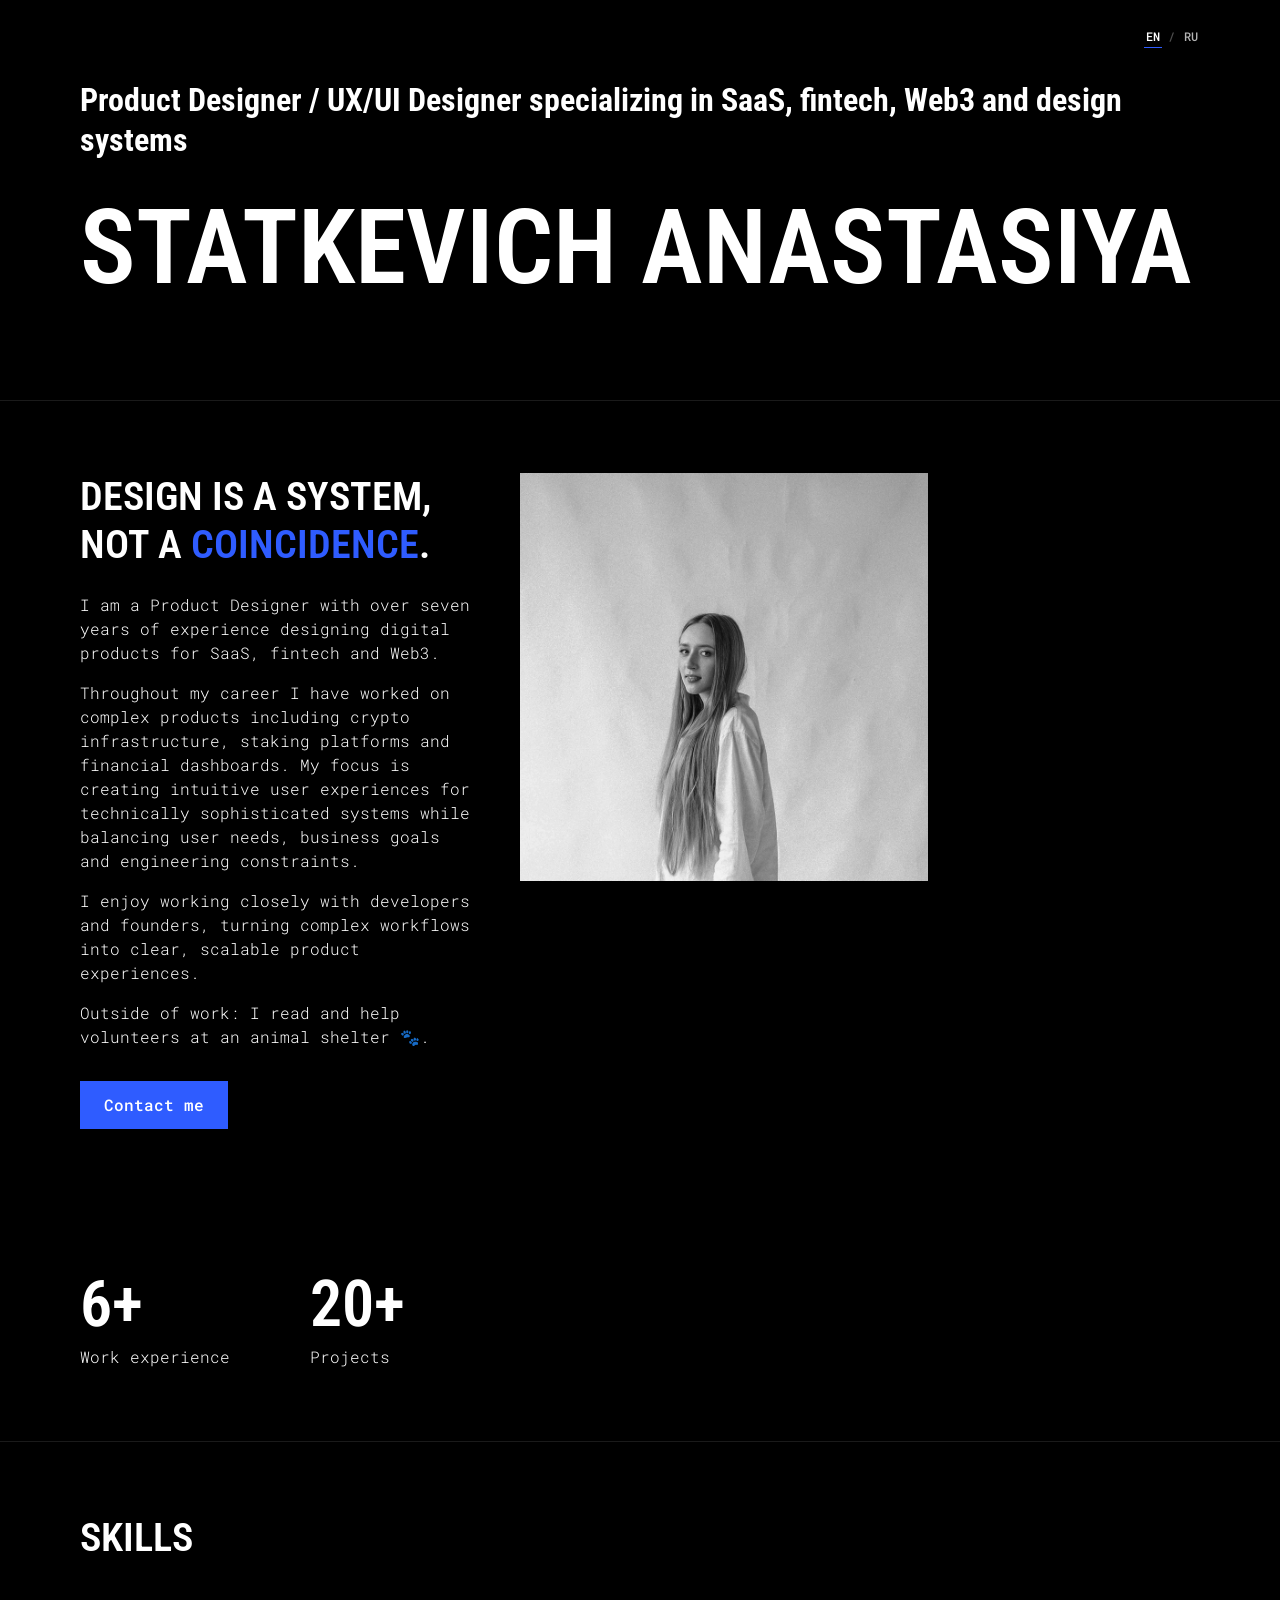
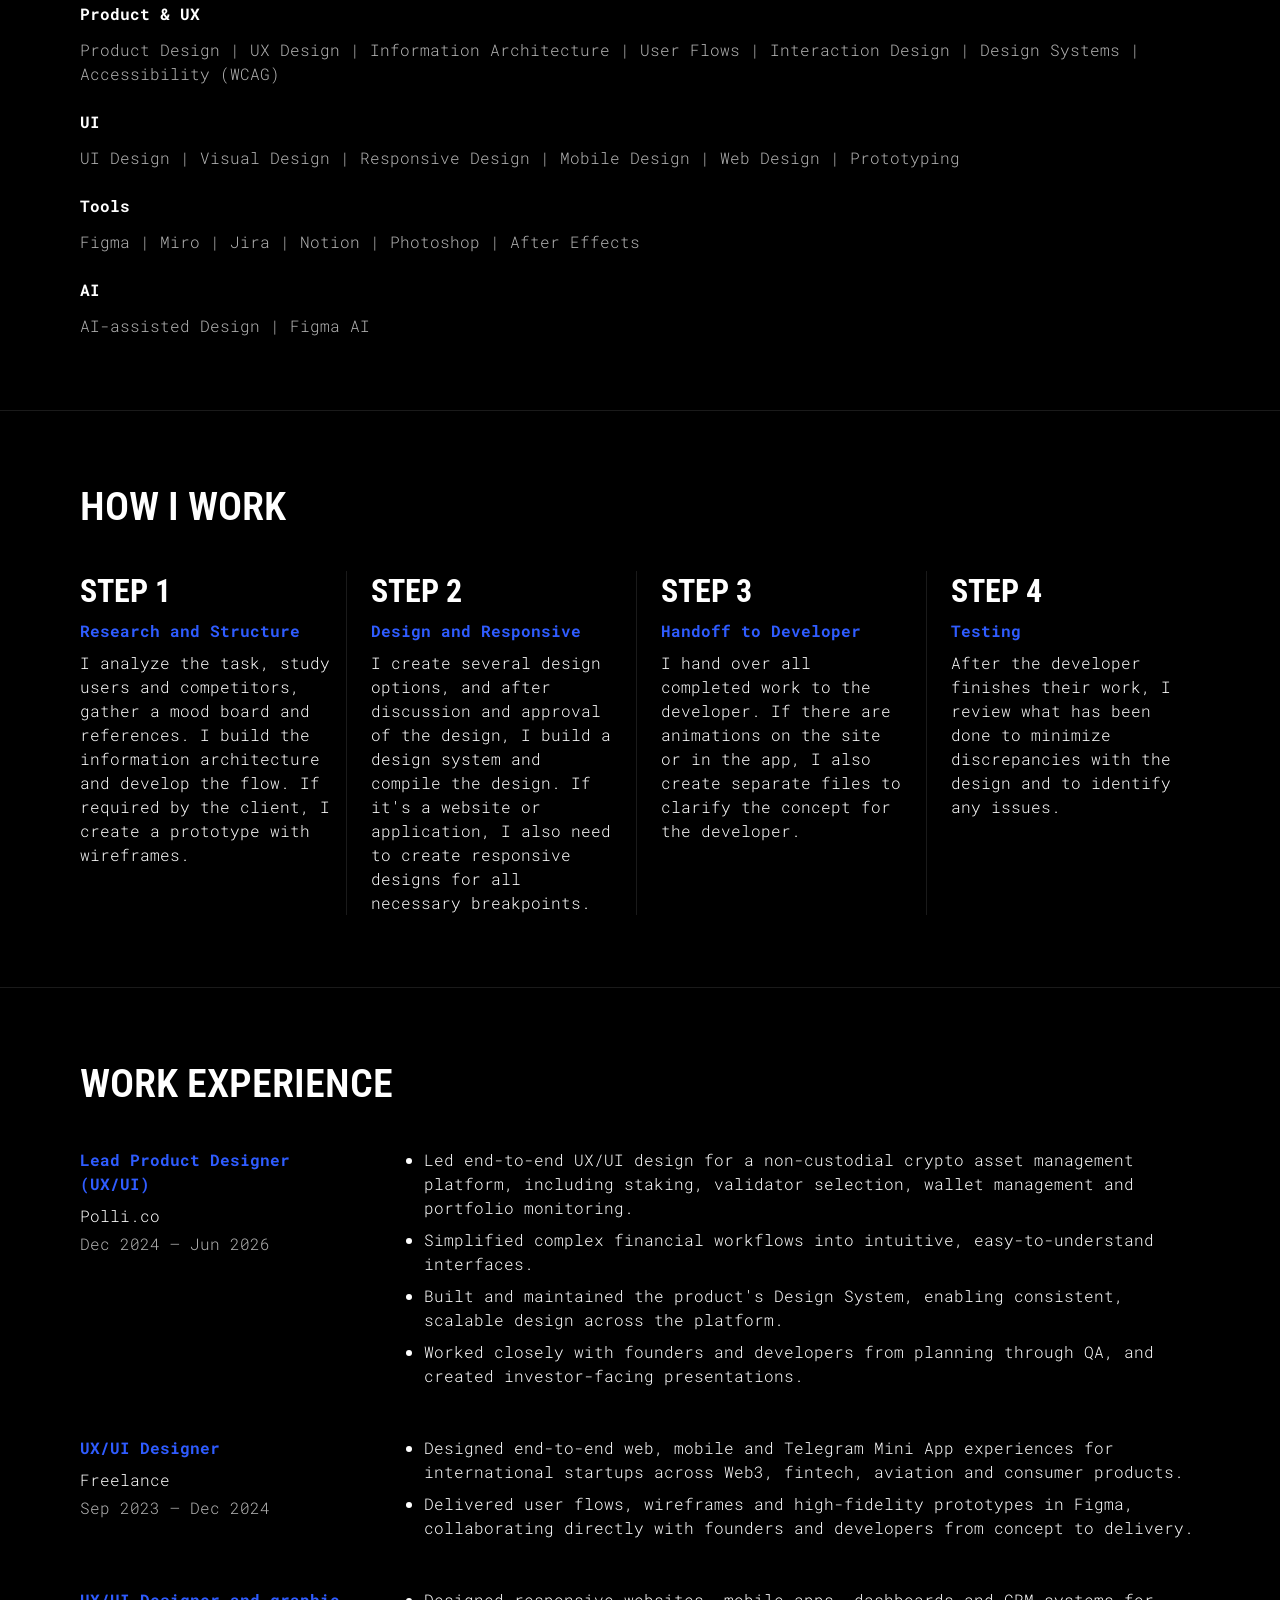
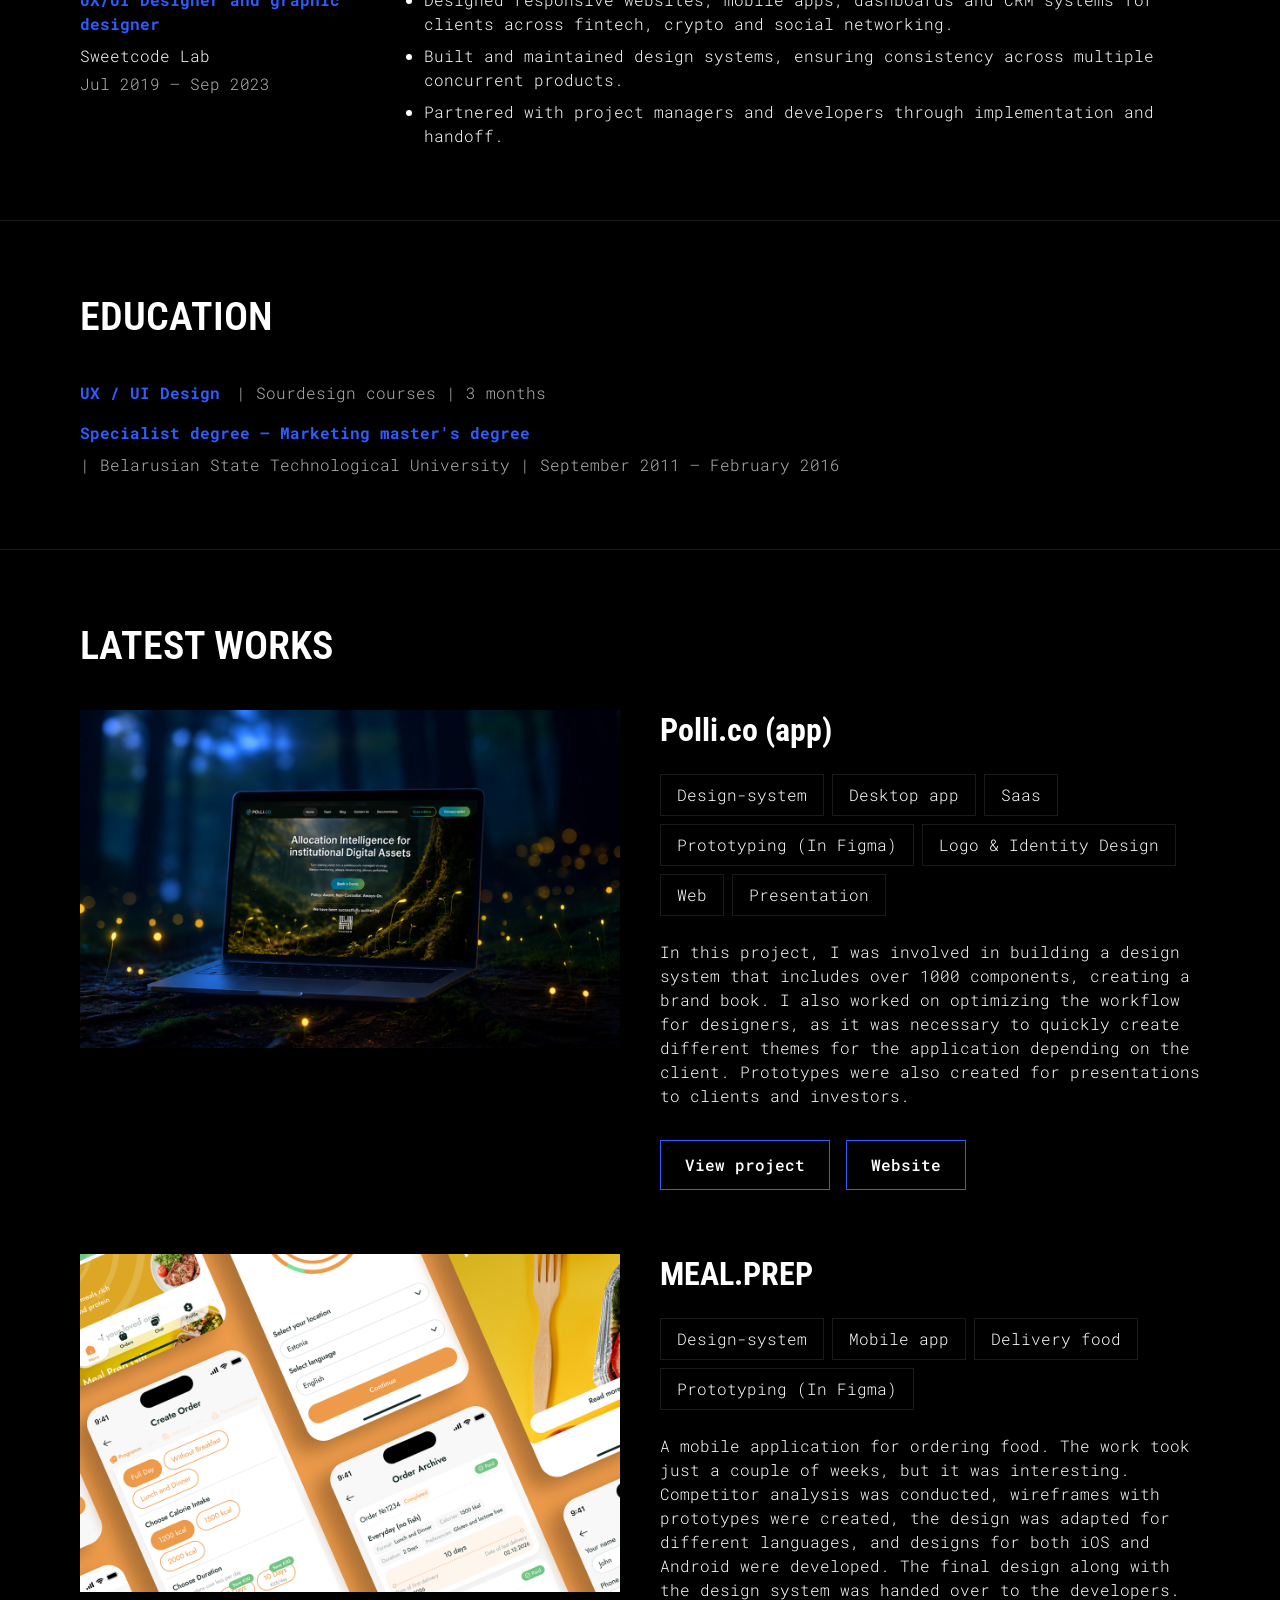
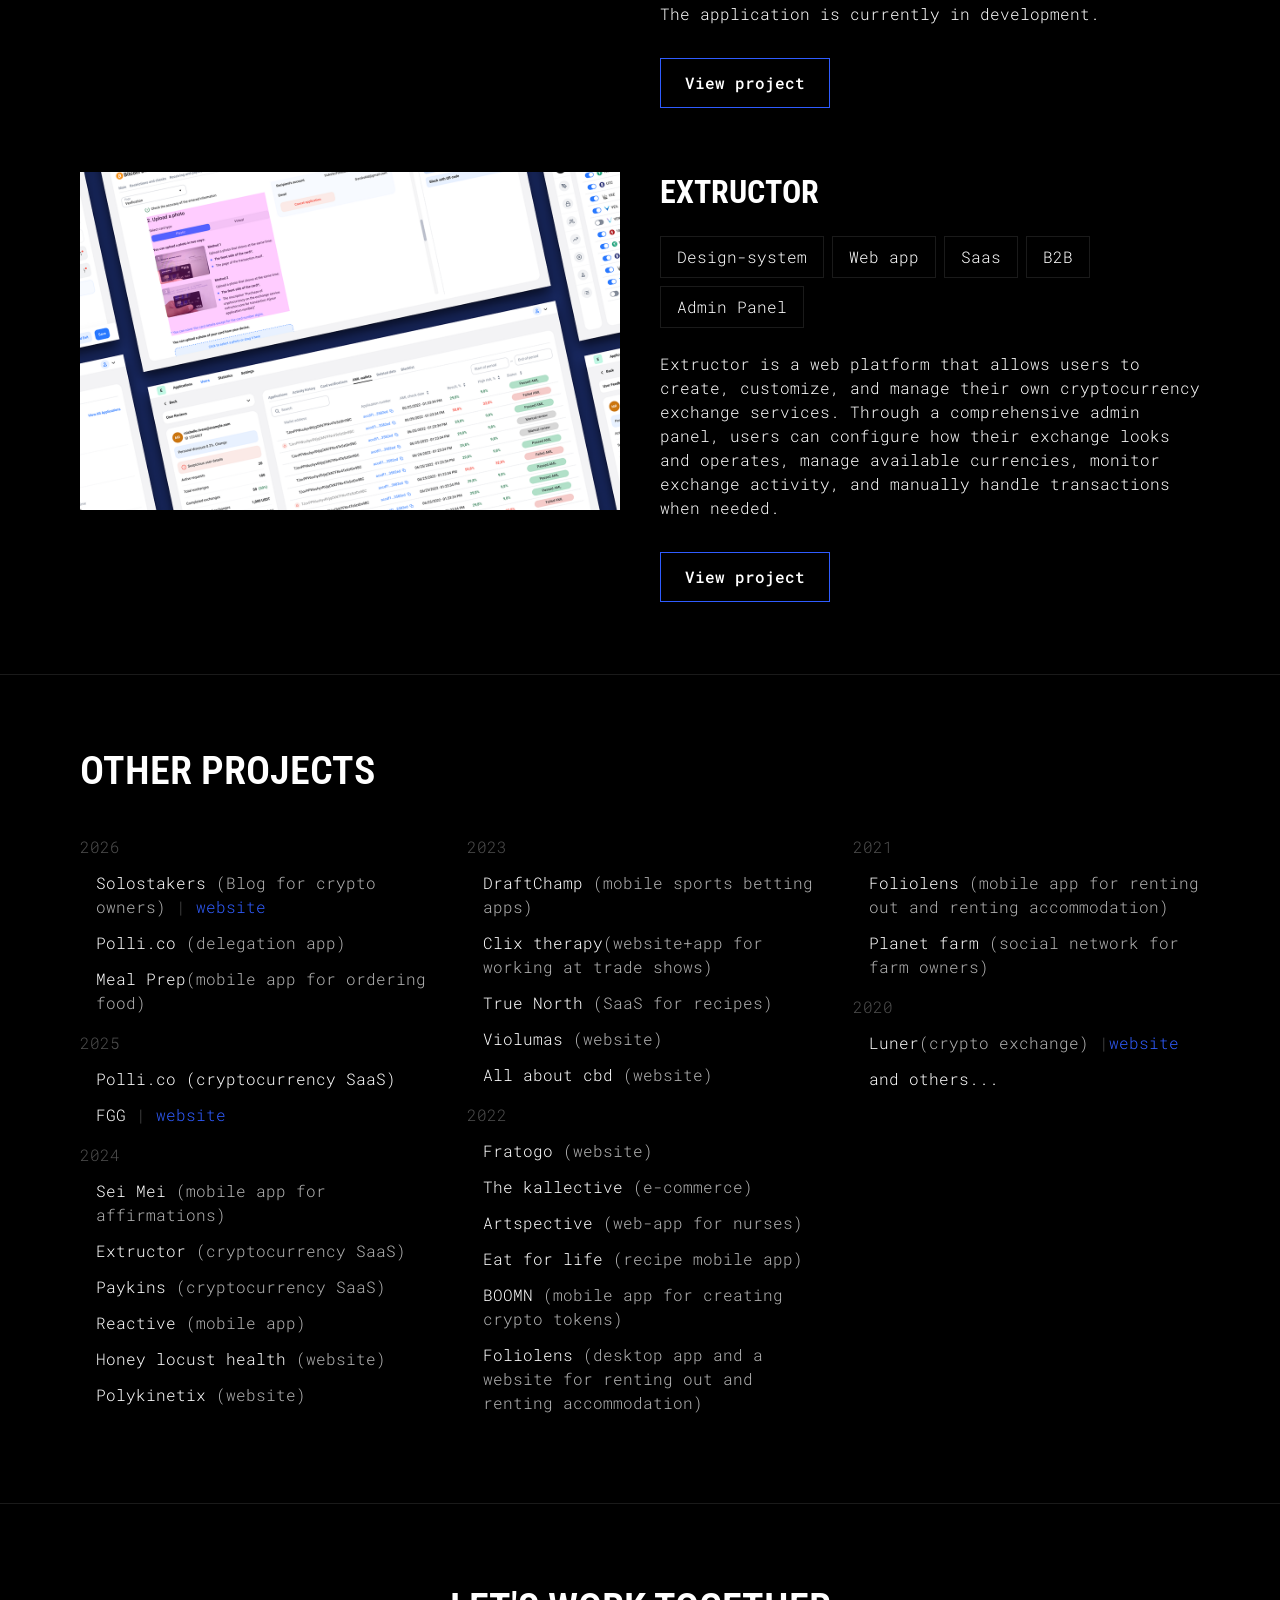
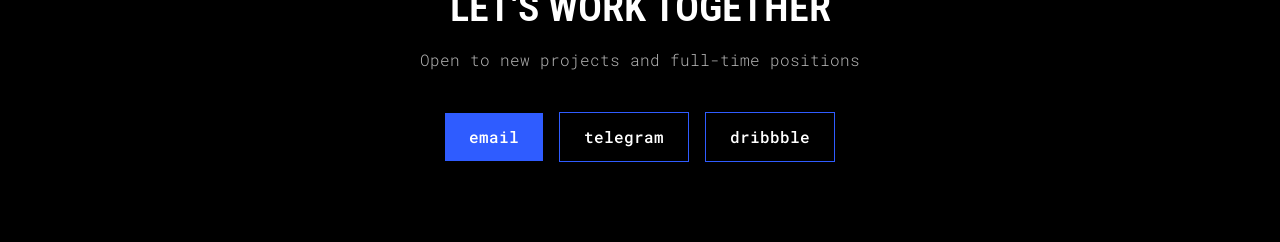
==== index.html @ c7f809c6 "Add files via upload Add Russian version" ====
<!DOCTYPE html>
<html lang="en">
<head>
  <meta charset="UTF-8" />
  <meta name="viewport" content="width=device-width, initial-scale=1.0" />
  <title>Statkevich Anastasiya — UX/UI Designer</title>
  <link rel="stylesheet" href="css/style.css" />
  <link rel="stylesheet" href="css/main.css" />
  <!-- Язык: прячем страницу на долю секунды, пока подставляется русский текст -->
  <script>try{var l=new URLSearchParams(location.search).get('lang')||localStorage.getItem('lang')||(/^(ru|be)\b/.test((navigator.language||'').toLowerCase())?'ru':'en');if(l==='ru'){document.documentElement.classList.add('i18n-pending');setTimeout(function(){document.documentElement.classList.remove('i18n-pending')},1500)}}catch(e){}</script>
</head>
<body>

  <header class="home-topbar container">
        <div class="lang-switch" role="group" aria-label="Language" data-no-translate>
          <button type="button" class="lang-switch__btn" data-set-lang="en" aria-pressed="true">EN</button>
          <span class="lang-switch__sep" aria-hidden="true">/</span>
          <button type="button" class="lang-switch__btn" data-set-lang="ru" aria-pressed="false">RU</button>
        </div>
  </header>

  <main>
    <!-- HERO -->
    <section class="hero container" style="padding-top: 80px;" >
      <h2 class="h3" style="margin-bottom: var(--sp-4);">Product Designer / UX/UI Designer specializing in SaaS, fintech, Web3 and design systems</h2>
      <h1 class="h1" style="margin-bottom: var(--sp-3);">Statkevich Anastasiya</h1>
    </section>

    <!-- INTRO -->
    <section class="section container section-border-top reveal">
      <div class="intro">
        <div class="intro__content">
          <h2 class="h2">Design is a system, <br>not a <span style="color: var(--color-accent)">coincidence</span>.</h2>
          <div class="intro__text b5 text-secondary">
            <p>I am a Product Designer with over seven years of experience designing digital products for SaaS, fintech and Web3.</p>
            <p>Throughout my career I have worked on complex products including crypto infrastructure, staking platforms and financial dashboards. My focus is creating intuitive user experiences for technically sophisticated systems while balancing user needs, business goals and engineering constraints.</p>
            <p>I enjoy working closely with developers and founders, turning complex workflows into clear, scalable product experiences.</p>
            <p>Outside of work: I read and help volunteers at an animal shelter 🐾.</p>
          </div>
          <a href="https://t.me/anastasiya_statkevich" class="btn btn-primary intro__cta" target="_blank" rel="noopener">Contact me</a>
        </div>
        <div class="intro__photo">
          <img src="images/portrait.jpg" alt="Portrait of Statkevich Anastasiya" />
        </div>
      </div>
      </section>

      
<!-- STATS -->
<div class="stats container reveal">
  <div class="stat">
    <div class="stat__number">6+</div>
    <div class="stat__label b5">Work experience</div>
  </div>
  <div class="stat">
    <div class="stat__number">20+</div>
    <div class="stat__label b5">Projects</div>
  </div>
</div>

<!-- SKILLS -->
<section class="section container section-border-top reveal">
  <h2 class="h2" style="margin-bottom: var(--sp-5);">Skills</h2>
  <div class="skills-list-block">
    <div class="skills-row">
      <h3 class="b4">Product &amp; UX</h3>
      <p class="b5 text-secondary">Product Design | UX Design | Information Architecture | User Flows | Interaction Design | Design Systems | Accessibility (WCAG)</p>
    </div>
    <div class="skills-row">
      <h3 class="b4">UI</h3>
      <p class="b5 text-secondary">UI Design | Visual Design | Responsive Design | Mobile Design | Web Design | Prototyping</p>
    </div>
    <div class="skills-row">
      <h3 class="b4">Tools</h3>
      <p class="b5 text-secondary">Figma | Miro | Jira | Notion | Photoshop | After Effects</p>
    </div>
    <div class="skills-row">
      <h3 class="b4">AI</h3>
      <p class="b5 text-secondary">AI-assisted Design | Figma AI</p>
    </div>
  </div>
</section>

        <!-- HOW I WORK -->
    <section class="section container section-border-top reveal">
      <h2 class="h2" style="margin-bottom: var(--sp-5);">How I work</h2>
      <div class="steps-grid">
        <div class="step">
          <div class="step__number h2-m">Step 1</div>
          <div class="step__title b4">Research and Structure</div>
          <p class="b5">I analyze the task, study users and competitors, gather a mood board and references. I build the information architecture and develop the flow. If required by the client, I create a prototype with wireframes.</p>
        </div>
        <div class="step">
          <div class="step__number h2-m">Step 2</div>
          <div class="step__title b4">Design and Responsive</div>
          <p class="b5">I create several design options, and after discussion and approval of the design, I build a design system and compile the design. If it's a website or application, I also need to create responsive designs for all necessary breakpoints.</p>
        </div>
        <div class="step">
          <div class="step__number h2-m">Step 3</div>
          <div class="step__title b4">Handoff to Developer</div>
          <p class="b5">I hand over all completed work to the developer. If there are animations on the site or in the app, I also create separate files to clarify the concept for the developer.</p>
        </div>
        <div class="step">
          <div class="step__number h2-m">Step 4</div>
          <div class="step__title b4">Testing</div>
          <p class="b5">After the developer finishes their work, I review what has been done to minimize discrepancies with the design and to identify any issues.</p>
        </div>
      </div>
    </section>

    <!-- WORK EXPERIENCE -->
<section class="section container section-border-top reveal">
  <h2 class="h2" style="margin-bottom: var(--sp-5);">Work experience</h2>
  <div class="exp-list">

    <div class="exp-item">
      <div class="exp-item__meta">
        <div class="exp-item__role b4">Lead Product Designer (UX/UI)</div>
        <div class="exp-item__company b5">Polli.co</div>
        <div class="exp-item__dates b5 text-secondary">Dec 2024 – Jun 2026</div>
      </div>
      <ul class="exp-item__list b5">
        <li>Led end-to-end UX/UI design for a non-custodial crypto asset management platform, including staking, validator selection, wallet management and portfolio monitoring.</li>
        <li>Simplified complex financial workflows into intuitive, easy-to-understand interfaces.</li>
        <li>Built and maintained the product's Design System, enabling consistent, scalable design across the platform.</li>
        <li>Worked closely with founders and developers from planning through QA, and created investor-facing presentations.</li>
      </ul>
    </div>

    <div class="exp-item">
      <div class="exp-item__meta">
        <div class="exp-item__role b4">UX/UI Designer</div>
        <div class="exp-item__company b5">Freelance</div>
        <div class="exp-item__dates b5 text-secondary">Sep 2023 – Dec 2024</div>
      </div>
      <ul class="exp-item__list b5">
        <li>Designed end-to-end web, mobile and Telegram Mini App experiences for international startups across Web3, fintech, aviation and consumer products.</li>
        <li>Delivered user flows, wireframes and high-fidelity prototypes in Figma, collaborating directly with founders and developers from concept to delivery.</li>
      </ul>
    </div>

    <div class="exp-item">
      <div class="exp-item__meta">
        <div class="exp-item__role b4">UX/UI Designer and graphic designer</div>
        <div class="exp-item__company b5">Sweetcode Lab</div>
        <div class="exp-item__dates b5 text-secondary">Jul 2019 – Sep 2023</div>
      </div>
      <ul class="exp-item__list b5">
        <li>Designed responsive websites, mobile apps, dashboards and CRM systems for clients across fintech, crypto and social networking.</li>
        <li>Built and maintained design systems, ensuring consistency across multiple concurrent products.</li>
        <li>Partnered with project managers and developers through implementation and handoff.</li>
      </ul>
    </div>

  </div>
</section>

    <!-- EDUCATION -->
    <section class="section container section-border-top reveal">
      <h2 class="h2" style="margin-bottom: var(--sp-5);" >Education</h2>
      <div class="timeline-list b5">
        <div class="timeline-item">
          <span class="timeline-item__role b4">UX / UI Design</span>
          <span class="timeline-item__meta">| Sourdesign courses | 3 months</span>
        </div>
        <div class="timeline-item">
          <span class="timeline-item__role b4">Specialist degree — Marketing master's degree</span>
          <span class="timeline-item__meta">| Belarusian State Technological University | September 2011 – February 2016</span>
        </div>
      </div>
    </section>

    <!-- LATEST WORKS -->
    <section class="section container section-border-top reveal">
      <h2 class="h2" style="margin-bottom: var(--sp-5);">Latest works</h2>
      <div class="latest-work">
        <div class="latest-work__image">
          <a href="projects/polli-co.html">
            <img src="images/polli-co-cover.jpg" alt="Polli.co project cover" />
          </a>
        </div>
        <div class="latest-work__content" style="margin-bottom: var(--sp-5);" >
          <h3 class="h3">Polli.co (app)</h3>
          <div class="tags-list">
            <span class="tag">Design-system</span>
            <span class="tag">Desktop app</span>
            <span class="tag">Saas</span>
            <span class="tag">Prototyping (In Figma)</span>
            <span class="tag">Logo &amp; Identity Design</span>
            <span class="tag">Web</span>
            <span class="tag">Presentation</span>
          </div>
          <p class="b5">
              In this project, I was involved in building a design system that includes over 1000 components, creating a brand book. I also worked on optimizing the workflow for designers, as it was necessary to quickly create different themes for the application depending on the client. Prototypes were also created for presentations to clients and investors.
          </p>
          <div class="latest-work__actions">
            <a href="projects/polli-co.html" class="btn btn-outline" target="_blank" rel="noopener">View project</a>
            <a href="https://www.polli.co/" class="btn btn-outline" target="_blank" rel="noopener">Website</a>
          </div>
        </div>
      </div>

            <div class="latest-work">
        <div class="latest-work__image">
          <a href="projects/meal prep.html">
            <img src="images/meal-prep-cover.png" alt="Meal.prep project cover" />
          </a>
        </div>
              
        <div class="latest-work__content" style="margin-bottom: var(--sp-5);">
          <h3 class="h3" >MEAL.PREP</h3>
          <div class="tags-list">
            <span class="tag">Design-system</span>
            <span class="tag">Mobile app</span>
            <span class="tag">Delivery food</span>
            <span class="tag">Prototyping (In Figma)</span>
          </div>
          <p class="b5">
             A mobile application for ordering food. The work took just a couple of weeks, but it was interesting. Competitor analysis was conducted, wireframes with prototypes were created, the design was adapted for different languages, and designs for both iOS and Android were developed. The final design along with the design system was handed over to the developers. The application is currently in development.
          </p>
          <div class="latest-work__actions">
            <a href="projects/meal prep.html" class="btn btn-outline" target="_blank" rel="noopener">View project</a>
          </div>
        </div>
      </div>

      <div class="latest-work">
        <div class="latest-work__image">
          <a href="projects/extructor.html">
            <img src="images/extructor_cover.png" alt="Extructor project cover" />
          </a>
        </div>
              
        <div class="latest-work__content">
          <h3 class="h3" >EXTRUCTOR</h3>
          <div class="tags-list">
            <span class="tag">Design-system</span>
            <span class="tag">Web app</span>
            <span class="tag">Saas</span>
            <span class="tag">B2B</span>
            <span class="tag">Admin Panel</span>
          </div>
          <p class="b5">
             Extructor is a web platform that allows users to create, customize, and manage their own cryptocurrency exchange services. Through a comprehensive admin panel, users can configure how their exchange looks and operates, manage available currencies, monitor exchange activity, and manually handle transactions when needed.
          </p>
          <div class="latest-work__actions">
            <a href="projects/extructor.html" class="btn btn-outline" target="_blank" rel="noopener">View project</a>
          </div>
        </div>
      </div>
    </section>

    <!-- OTHER PROJECTS -->
    <section class="section container section-border-top reveal">
      <h2 class="h2" style="margin-bottom: var(--sp-5);">Other projects</h2>
      <div class="projects-grid b5">
        <div class="projects-col">
          <div class="projects-year">
            <div class="projects-year__label b5">2026</div>
            <ul class="projects-year__list">
              <li>Solostakers <span class="text-secondary">(Blog for crypto owners)</span> <span class="divider">|</span> <a href="https://solostakers.com" target="_blank" rel="noopener">website</a></li>
              <li>Polli.co <span class="text-secondary">(delegation app)</span></li>
              <li>Meal Prep<span class="text-secondary">(mobile app for ordering food)</span></li>
            </ul>
          </div>
          <div class="projects-year">
            <div class="projects-year__label b5">2025</div>
            <ul class="projects-year__list">
              <li>Polli.co (cryptocurrency SaaS)</li>
              <li>FGG <span class="divider">|</span> <a href="https://fgg.aero/en" target="_blank" rel="noopener">website</a></li>
            </ul>
          </div>
          <div class="projects-year">
            <div class="projects-year__label b5">2024</div>
            <ul class="projects-year__list">
              <li>Sei Mei <span class="text-secondary">(mobile app for affirmations)</span></li>
              <li>Extructor <span class="text-secondary">(cryptocurrency SaaS)</span></li>
              <li>Paykins <span class="text-secondary">(cryptocurrency SaaS)</span></li>
              <li>Reactive <span class="text-secondary">(mobile app)</span></li>
              <li>Honey locust health <span class="text-secondary">(website)</span></li>
              <li>Polykinetix <span class="text-secondary">(website)</span></li>
            </ul>
          </div>
        </div>

        <div class="projects-col">
          <div class="projects-year">
            <div class="projects-year__label b5">2023</div>
            <ul class="projects-year__list">
              <li>DraftChamp <span class="text-secondary">(mobile sports betting apps)</span></li>
              <li>Clix therapy<span class="text-secondary">(website+app for working at trade shows)</span></li>
              <li>True North <span class="text-secondary">(SaaS for recipes)</span> </li>
              <li>Violumas <span class="text-secondary">(website)</span></li>
              <li>All about cbd <span class="text-secondary">(website)</span></li>
            </ul>
          </div>
          <div class="projects-year">
            <div class="projects-year__label b5">2022</div>
            <ul class="projects-year__list">
              <li>Fratogo <span class="text-secondary">(website)</span></li>
              <li>The kallective <span class="text-secondary">(e-commerce)</span></li>
              <li>Artspective <span class="text-secondary">(web-app for nurses)</span></li>
              <li>Eat for life <span class="text-secondary">(recipe mobile app)</span></li>
              <li>BOOMN <span class="text-secondary">(mobile app for creating crypto tokens)</span></li>
              <li>Foliolens <span class="text-secondary">(desktop app and a website for renting out and renting accommodation)</span></li>
            </ul>
          </div>
        </div>

        <div class="projects-col">
          <div class="projects-year">
            <div class="projects-year__label b5">2021</div>
            <ul class="projects-year__list">
              <li>Foliolens <span class="text-secondary">(mobile app for renting out and renting accommodation)</span></li>
              <li>Planet farm <span class="text-secondary">(social network for farm owners)</span></li>
            </ul>
          </div>
          <div class="projects-year">
            <div class="projects-year__label b5">2020</div>
            <ul class="projects-year__list">
              <li>Luner<span class="text-secondary">(crypto exchange)</span> <span class="divider">|</span><a href="https://www.luner.com/" target="_blank" rel="noopener">website</a></li>
              <li>and others...</li>
            </ul>
          </div>
        </div>
      </div>
    </section>


    <!-- CONTACT / FOOTER -->
    <footer class="site-footer container reveal" id="contact">
      <h2 class="h2">Let's work together</h2>
      <p class="site-footer__subtitle b5">Open to new projects and full-time positions</p>
      <div class="site-footer__links">
        <a href="mailto:sta.ana.igo@gmail.com" class="btn btn-primary" target="_blank" rel="noopener">email</a>
        <a href="https://t.me/anastasiya_statkevich" class="btn btn-outline" target="_blank" rel="noopener">telegram</a>
        <a href="https://dribbble.com/anastasia_statkevich" class="btn btn-outline" target="_blank" rel="noopener">dribbble</a>
      </div>
    </footer>
  </main>
  <script src="js/i18n-ru.js"></script>
    <script src="js/i18n.js"></script>
    <script src="js/cursor.js"></script>
  <script src="js/reveal.js"></script>
  <script src="js/main.js"></script>
</body>
</html>
---- css/style.css ----
/* ==========================================================================
   STATKEVICH ANASTASIYA — Portfolio
   style.css — переменные, сброс, базовая типографика, общие компоненты
   ========================================================================== */

@import url('https://fonts.googleapis.com/css2?family=Roboto+Condensed:wght@400;600;700&family=Roboto+Mono:wght@300;400;500&display=swap');

/* ---------- Variables ---------- */
:root {
  /* Colors */
  --color-bg: #000000;
  --color-text: #ffffff;
  --color-text-secondary: rgba(255, 255, 255, 0.7); /* #FFFFFFB3 */
  --color-accent: #2f5cff;
  --color-accent-active: #2549cc;
  --color-grey: #4d4d4d;
  --color-border: rgba(255, 255, 255, 0.1);

  /* Fonts */
  --font-display: 'Roboto Condensed', sans-serif;
  --font-body: 'Roboto Mono', monospace;

  /* Spacing scale (8px grid, as in Figma redlines) */
  --sp-1: 8px;
  --sp-2: 16px;
  --sp-3: 24px;
  --sp-4: 32px;
  --sp-5: 40px;
  --sp-6: 48px;
  --sp-7: 56px;
  --sp-8: 64px;
  --sp-9: 72px;
  --sp-10: 80px;

  /* Layout */
  --container-width: 1920px;
  --container-padding: var(--sp-10);
}

@media (max-width: 768px) {
  :root {
    --container-padding: var(--sp-3);
  }
}

/* ---------- Reset ---------- */
*,
*::before,
*::after {
  box-sizing: border-box;
  margin: 0;
  padding: 0;
}

html {
  scroll-behavior: smooth;
}

body {
  background-color: var(--color-bg);
  color: var(--color-text);
  font-family: var(--font-body);
  font-weight: 300;
  font-size: 16px;
  line-height: 1.5;
  -webkit-font-smoothing: antialiased;
}

img {
  display: block;
  max-width: 100%;
  height: auto;
}

a {
  color: inherit;
  text-decoration: none;
}

ul,
ol {
  list-style: none;
}

button,
input,
textarea {
  font-family: inherit;
  font-size: inherit;
  color: inherit;
  border: none;
  background: none;
}

button {
  cursor: pointer;
}

/* Respect reduced-motion preference */
@media (prefers-reduced-motion: reduce) {
  html {
    scroll-behavior: auto;
  }
  * {
    animation-duration: 0.01ms !important;
    animation-iteration-count: 1 !important;
    transition-duration: 0.01ms !important;
  }
}

/* ---------- Typography ---------- */

/* H1 — Hero title */
.h1 {
  font-family: var(--font-display);
  font-weight: 600;
  font-size: 104px;
  line-height: 112px;
  text-transform: uppercase;
}

/* H2 — Section label */
.h2 {
  font-family: var(--font-display);
  font-weight: 600;
  font-size: 40px;
  line-height: 48px;
  text-transform: uppercase;
}

/* H2 (m) — Section Label Mobile */
.h2-m {
    font-family: var(--font-display);
    font-weight: 700;
    font-size: 32px;
    line-height: 40px;
    text-transform: uppercase;
}

/* H3 — Card label */
.h3 {
  font-family: var(--font-display);
  font-weight: 700;
  font-size: 32px;
  line-height: 40px;
}

/* B4 — Body bold (mono) */
.b4 {
  font-family: var(--font-body);
  font-weight: 700;
  font-size: 16px;
  line-height: 24px;
}

/* B5 — Body (mono) */
.b5 {
  font-family: var(--font-body);
  font-weight: 300;
  font-size: 16px;
  line-height: 24px;
}

/* D6 — Description bold */
.d6 {
  font-family: var(--font-body);
  font-weight: 700;
  font-size: 12px;
  line-height: 16px;
}

/* D7 — Description */
.d7 {
  font-family: var(--font-body);
  font-weight: 300;
  font-size: 12px;
  line-height: 16px;
}

.text-secondary {
  color: var(--color-text-secondary);
}

.divider {
    color: var(--color-grey);
}

.b4 + .b5 {
  margin-top: 8px;
}

@media (max-width: 768px) {
  .h1 {
    font-size: 40px;
    line-height: 48px;
  }
  .h2 {
    font-size: 32px;
    line-height: 40px;
    font-weight: 700;
  }
}

/* ---------- Layout helpers ---------- */
.container {
  max-width: var(--container-width);
  margin: 0 auto;
  padding-left: var(--container-padding);
  padding-right: var(--container-padding);
}

.section {
  padding-top: var(--sp-9);
  padding-bottom: var(--sp-9);
}

.section-border-top {
  border-top: 1px solid var(--color-border);
}

@media (max-width: 768px) {
  .section {
    padding-top: var(--sp-6);
    padding-bottom: var(--sp-6);
  }
}

/* ---------- Buttons ---------- */
.btn {
  display: inline-flex;
  align-items: center;
  justify-content: center;
  gap: var(--sp-1);
  padding: 12px 24px;
  font-family: var(--font-body);
  font-weight: 500;
  font-size: 16px;
  line-height: 24px;
  transition: opacity 0.2s ease, background-color 0.2s ease;
}

.btn-primary {
  background-color: var(--color-accent);
  color: var(--color-text);
  transition: box-shadow 0.5s ease, background-color 0.5s ease, transform 0.5s ease;
}

.btn-primary:hover {
  box-shadow: 0 20px 40px 0 rgba(47, 92, 255, 0.40);
  transform: translateY(-4px);
}

.btn-primary:active {
  background-color: var(--color-accent-active);
  transform: translateY(-2px);
  box-shadow: none; 
}

.btn-outline {
  border: 1px solid var(--color-accent);
  color: var(--color-text);
  transition: box-shadow 0.5s ease, background-color 0.5s ease, transform 0.5s ease;
}

.btn-outline:hover {
  background-color: var(--color-accent);
  box-shadow: 0 20px 40px 0 rgba(47, 92, 255, 0.40);
  transform: translateY(-4px);
}

.btn-primary:active {
    background-color: var(--color-accent-active);
    transform: translateY(-2px);
    box-shadow: none;
}

.link-cta {
    color: var(--color-accent);
    font-weight: 700;
}


/* ---------- Tags ---------- */
.tag {
  display: inline-flex;
  align-items: center;
  padding: 8px 16px;
  border: 1px solid var(--color-border);
  font-family: var(--font-body);
  color: var(--color-text);
}

.tags-list {
  display: flex;
  flex-wrap: wrap;
  gap: var(--sp-1);
}

/* ---------- Site header (project pages) ---------- */
.site-header {
  display: flex;
  align-items: center;
  justify-content: space-between;
  padding-top: var(--sp-3);
  padding-bottom: var(--sp-3);
  border-bottom: 1px solid var(--color-border);
}

.site-header__name {
  font-family: var(--font-display);
  font-weight: 600;
  font-size: 16px;
  text-transform: uppercase;
}

.site-header__link {
  font-family: var(--font-body);
  font-weight: 500;
  font-size: 12px;
  text-transform: uppercase;
  letter-spacing: 0.02em;
  color: var(--color-text-secondary);
  white-space: nowrap;
  transition: color 0.2s ease;
}

.site-header__link:hover {
  color: var(--color-text);
}

/* ---------- Site footer (shared) ---------- */
.site-footer {
  text-align: center;
  padding-top: var(--sp-10);
  padding-bottom: var(--sp-10);
  border-top: 1px solid var(--color-border);
}

.site-footer .h2 {
  margin-bottom: var(--sp-2);
}

.site-footer__subtitle {
  color: var(--color-text-secondary);
  margin-bottom: var(--sp-5);
}

.site-footer__links {
  display: flex;
  flex-wrap: wrap;
  align-items: center;
  justify-content: center;
  gap: var(--sp-2);
}

@media (max-width: 768px) {
  .site-footer__links {
    flex-direction: column;
  }
}

/* ---------- Lightbox ---------- */
.lightbox-overlay {
    position: fixed;
    inset: 0;
    background-color: rgba(0, 0, 0, 0.9);
    display: none;
    align-items: flex-start;
    justify-content: center;
    padding: var(--sp-3) var(--sp-3);
    z-index: 1000;
    cursor: zoom-out;
    overflow-y: auto;
}

    .lightbox-overlay.is-open {
        display: flex;
    }

.lightbox-content {
    display: flex;
    flex-direction: column;
    width: 100%;
    cursor: default;
}

.lightbox-header {
    display: flex;
    align-items: center;
    justify-content: space-between;
    margin-bottom: var(--sp-2);
}

.lightbox-overlay img#lightbox-img {
    max-width: 100%;
    max-height: calc(100vh - var(--sp-3) * 2 - 60px);
    width: auto;
    height: auto;
    display: block;
    margin: 0 auto;
}

.lightbox-caption {
    color: var(--color-text);
}


.lightbox-close {
    width: 24px;
    height: 24px;
    padding: 0;
    cursor: pointer;
    flex-shrink: 0;
}

    .lightbox-close img {
        width: 100%;
        height: 100%;
        display: block;
    }
.lightbox-trigger {
    transition: transform 0.3s ease;
}

    .lightbox-trigger:hover {
        transform: scale(1.03);
    }

/* ---------- Custom cursor ---------- */
.has-custom-cursor,
.has-custom-cursor a,
.has-custom-cursor button {
    cursor: none;
}

.cursor-ring {
    position: fixed;
    top: 0;
    left: 0;
    width: 48px;
    height: 48px;
    border: 1px solid rgba(255, 255, 255, 0.6);
    border-radius: 50%;
    pointer-events: none;
    z-index: 2000;
    transform: translate3d(-50%, -50%, 0);
    transition: width 0.3s ease, height 0.3s ease, opacity 0.2s ease;
    will-change: transform;
    opacity: 0;
}

    .cursor-ring.is-visible {
        opacity: 1;
    }

    .cursor-ring.is-hovering-image {
        width: 64px;
        height: 64px;
        background-color: #fff;
        border-color: transparent;
        mix-blend-mode: difference;
    }

@media (hover: none), (pointer: coarse) {
    .cursor-ring {
        display: none;
    }

    .has-custom-cursor,
    .has-custom-cursor * {
        cursor: none;
    }

        .has-custom-cursor .lightbox-overlay {
            cursor: none !important;
        }
}

/* ---------- Scroll reveal ---------- */
.reveal {
  opacity: 0;
  transform: translateY(40px);
  transition: opacity 0.8s ease, transform 0.8s ease;
}

.reveal.is-revealed {
  opacity: 1;
  transform: translateY(0);
}

@media (prefers-reduced-motion: reduce) {
  .reveal {
    opacity: 1;
    transform: none;
    transition: none;
  }
}

/* ---------- Language switch (EN / RU) ---------- */
.i18n-pending body {
  visibility: hidden;
}

.lang-switch {
  display: inline-flex;
  align-items: center;
  gap: 6px;
  font-family: var(--font-body);
  font-weight: 500;
  font-size: 12px;
  line-height: 16px;
  letter-spacing: 0.02em;
}

.lang-switch__btn {
  padding: 4px 2px;
  color: var(--color-text-secondary);
  font-weight: inherit;
  letter-spacing: inherit;
  transition: color 0.2s ease;
}

.lang-switch__btn:hover {
  color: var(--color-text);
}

.lang-switch__btn[aria-pressed="true"] {
  color: var(--color-text);
  box-shadow: inset 0 -1px 0 var(--color-accent);
}

.lang-switch__btn:focus-visible {
  outline: 1px solid var(--color-accent);
  outline-offset: 2px;
}

.lang-switch__sep {
  color: var(--color-grey);
}

/* Project pages: «Main page» + switch on the right side of the header */
.site-header__actions {
  display: flex;
  flex-shrink: 0;
  align-items: center;
  gap: var(--sp-4);
}

/* Home page: switch in the top-right corner, above the hero */
.home-topbar {
  position: absolute;
  top: 0;
  left: 0;
  right: 0;
  display: flex;
  justify-content: flex-end;
  padding-top: var(--sp-3);
  pointer-events: none;
  z-index: 10;
}

.home-topbar .lang-switch {
  pointer-events: auto;
}

@media (max-width: 768px) {
  .site-header__actions {
    gap: var(--sp-2);
  }
}

@media (max-width: 768px) {
  .home-topbar {
    position: relative;
  }
}
---- css/main.css ----
/* ==========================================================================
   main.css — стили, специфичные для главной страницы
   ========================================================================== */

/* ---------- Hero ---------- */
.hero {
  padding-top: var(--sp-10);
  padding-bottom: var(--sp-9);
}
@media (max-width: 768px) {
  .hero {
    padding-top: 40px !important;
  }
}

/* ---------- Intro (Design is a system...) ---------- */
.intro {
  display: grid;
  grid-template-columns: 1fr 680px;
  gap: var(--sp-6);
  align-items: start;
}

.intro__content {
  flex: 1;
  min-width: 0;
  display: flex;
  flex-direction: column;
  gap: var(--sp-3);
}

.intro__photo {
  flex: 0 0 680px;
}

.intro__text {
    color: var(--color-text);
}

.intro__text p + p {
  margin-top: var(--sp-2);
}

.intro__photo img {
  width: 60%;
  aspect-ratio: 1 / 1;
  object-fit: cover;
  filter: grayscale(100%);
}

.intro__cta {
  align-self: flex-start;
  margin-top: var(--sp-1);
}

@media (max-width: 900px) {
  .intro {
    grid-template-columns: 1fr;
    gap: var(--sp-4);
  }
  .intro__photo {
    order: -1;
    width: 100%;
  }
  .intro__photo img {
    width: 100%;
    aspect-ratio: 3 / 4;
  }
}
/* ---------- Stats ---------- */
.stats {
  display: flex;
  gap: var(--sp-10);
  padding-top: var(--sp-9);
  padding-bottom: var(--sp-9);
  flex-wrap: wrap;
}

.stat__number {
  font-family: var(--font-display);
  font-weight: 600;
  font-size: 64px;
  line-height: 1;
}

.stat__label {
  margin-top: var(--sp-1);
  color: var(--color-text);
}

/* ---------- Skills list (inline) ---------- */
.skills-list-block {
  display: flex;
  flex-direction: column;
  gap: var(--sp-3);
}

.skills-row {
  display: flex;
  flex-direction: column;
  gap: 4px;
}

.skills-row h3 {
  color: var(--color-text);
}

/* ---------- Work experience (detailed) ---------- */
.exp-list {
  display: flex;
  flex-direction: column;
  gap: var(--sp-6);
}

.exp-item {
  display: grid;
  grid-template-columns: 288px 1fr;
  gap: var(--sp-5);
  align-items: start;
}

.exp-item__role {
  color: var(--color-accent);
  margin-bottom: 4px;
}

.exp-item__company {
  color: var(--color-text);
  margin-bottom: 4px;
}

.exp-item__list {
  display: flex;
  flex-direction: column;
  gap: var(--sp-1);
  padding-left: var(--sp-2);
  max-width: 843px;
}

.exp-item__list li {
  list-style: disc;
  color: var(--color-text);
}

@media (max-width: 768px) {
  .exp-item {
    grid-template-columns: 1fr;
  }
}

/* ---------- Work experience / Education ---------- */
.timeline-list {
  display: flex;
  flex-direction: column;
  gap: var(--sp-2);
}

.timeline-item {
  display: flex;
  flex-wrap: wrap;
  gap: var(--sp-1) var(--sp-2);
  align-items: baseline;
}

.timeline-item__role {
  color: var(--color-accent);
}

.timeline-item__meta {
  color: var(--color-text-secondary);
}

/* ---------- Latest works ---------- */
.latest-work {
  display: grid;
  grid-template-columns: 1fr 1fr;
  column-gap: var(--sp-5);
  align-items: start;
}

.latest-work__image img {
  width: 100%;
  aspect-ratio: 16 / 10;
  object-fit: cover;
}

.latest-work__content {
  display: flex;
  flex-direction: column;
  gap: var(--sp-3);
}

.latest-work__actions {
  display: flex;
  gap: var(--sp-2);
  margin-top: var(--sp-1);
}

.latest-work + .latest-work {
  margin-top: var(--sp-3);
}

@media (max-width: 900px) {
  .latest-work {
    grid-template-columns: 1fr;
    row-gap: var(--sp-2);
  }
}

/* ---------- Other projects ---------- */
.projects-grid {
  display: grid;
  grid-template-columns: repeat(3, 1fr);
  gap: var(--sp-5);
}

.projects-year {
  margin-bottom: var(--sp-2);
}

.projects-year__label {
    color: var(--color-grey);
    margin-bottom: 12px;
}

.projects-year__list {
    display: flex;
    flex-direction: column;
    gap: 12px;
    padding-left: 16px;
}

.projects-year__list li {
        padding: 0;
}


.projects-year__list a {
  color: var(--color-accent);
}

@media (max-width: 900px) {
  .projects-grid {
    grid-template-columns: 1fr;
    gap: var(--sp-4);
  }
}

/* ---------- How I work ---------- */
.steps-grid {
    display: grid;
    grid-template-columns: repeat(4, 1fr);
    gap: var(--sp-5); 
}

.step + .step {
    border-left: 1px solid var(--color-border);
    margin-left: -24px;
    padding-left: 24px;
}

.step__number {
  color: var(--color-text);
  margin-bottom: var(--sp-1);
}

.step__title {
  color: var(--color-accent);
  margin-bottom: var(--sp-1);
}

@media (max-width: 900px) {
  .steps-grid {
    grid-template-columns: 1fr 1fr;
  }
}

@media (max-width: 560px) {
  .steps-grid {
    grid-template-columns: 1fr;
  }
}

@media (max-width: 900px) {
    .step + .step {
        border-left: none;
        margin-left: 0;
        padding-left: 0;
    }
}
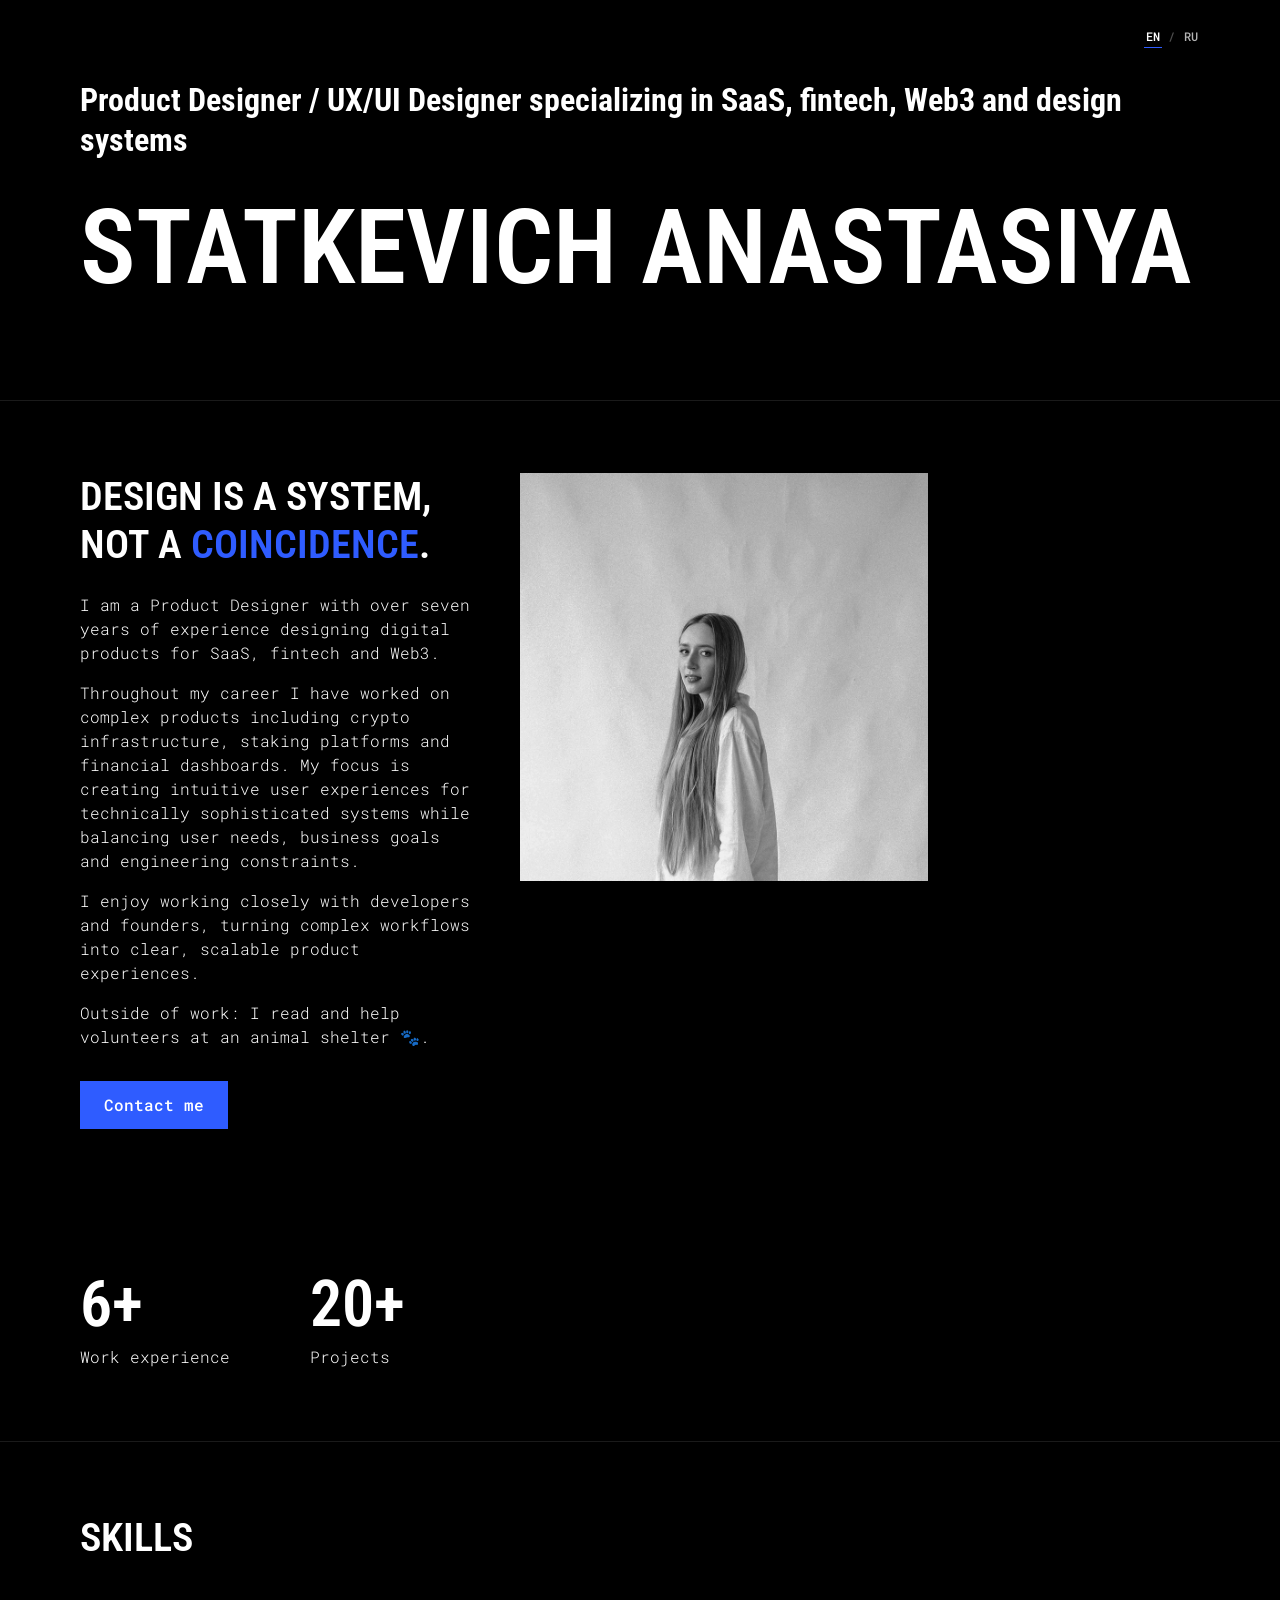
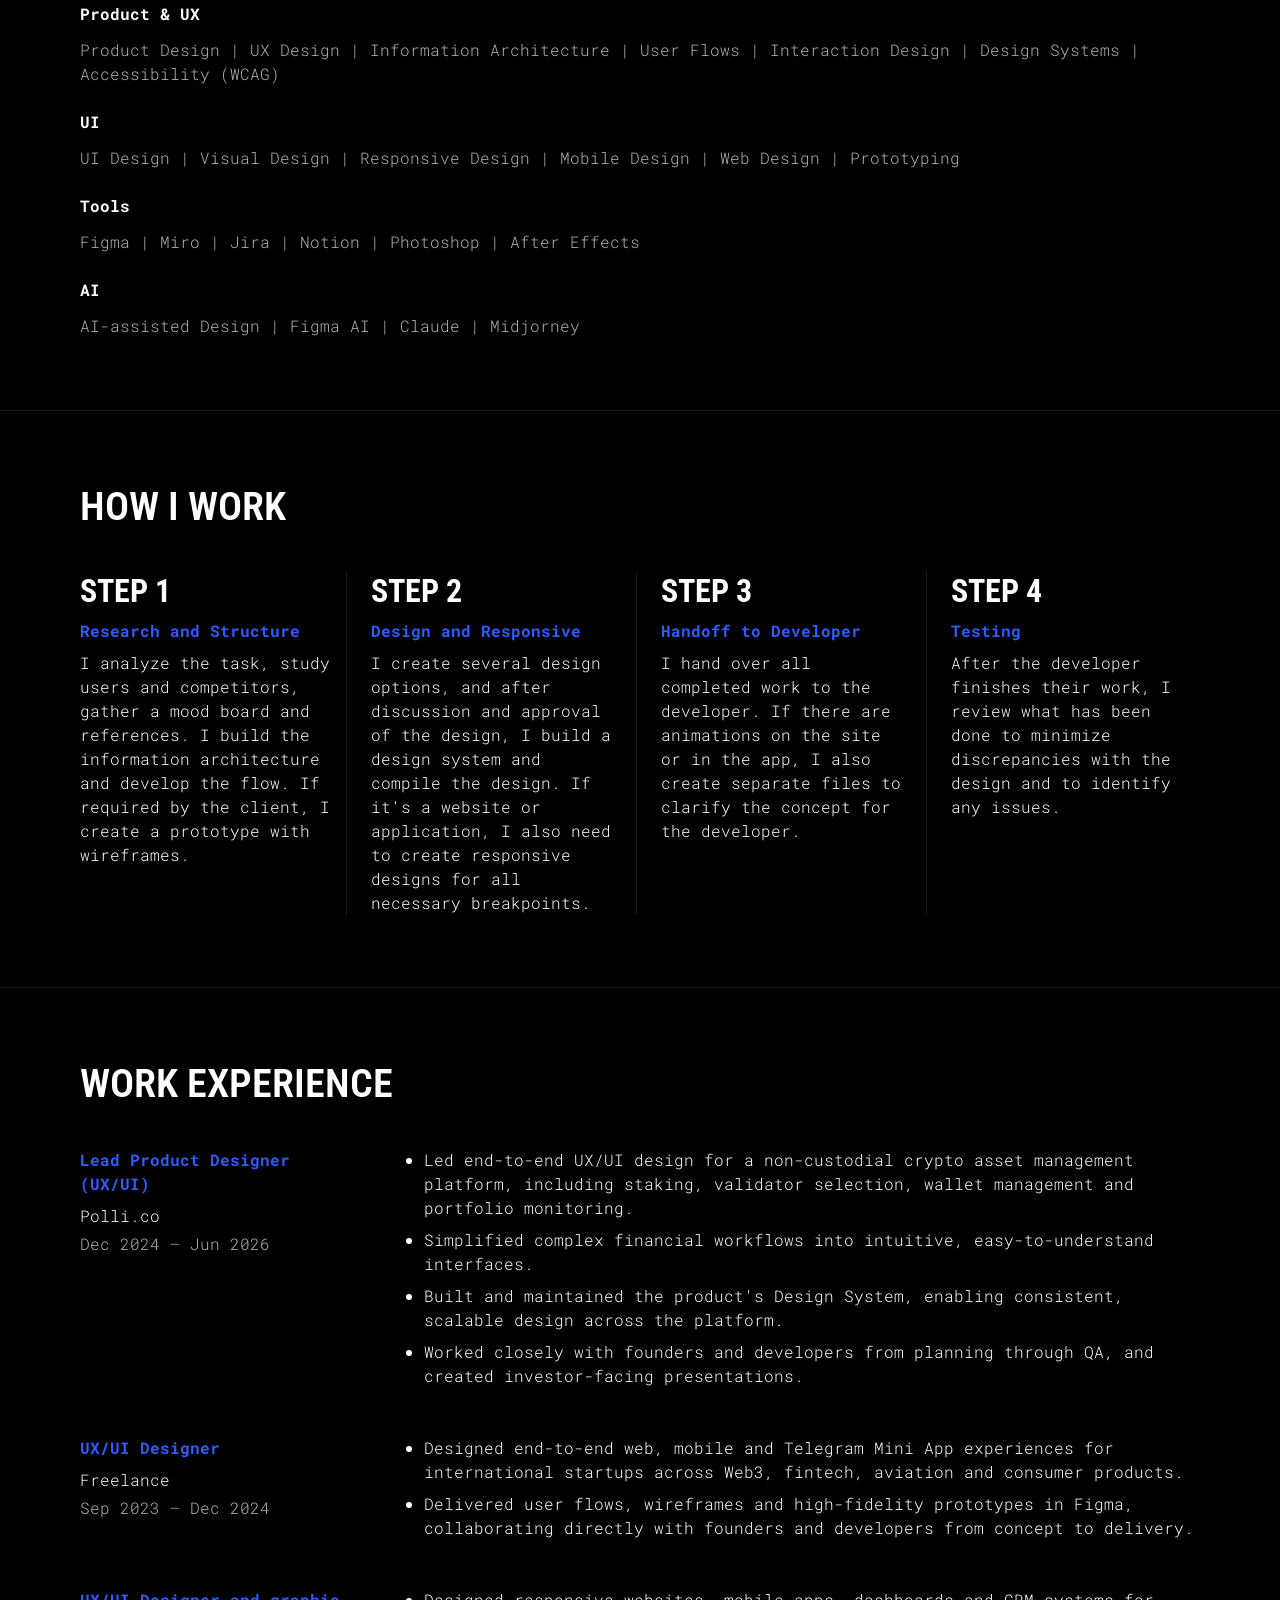
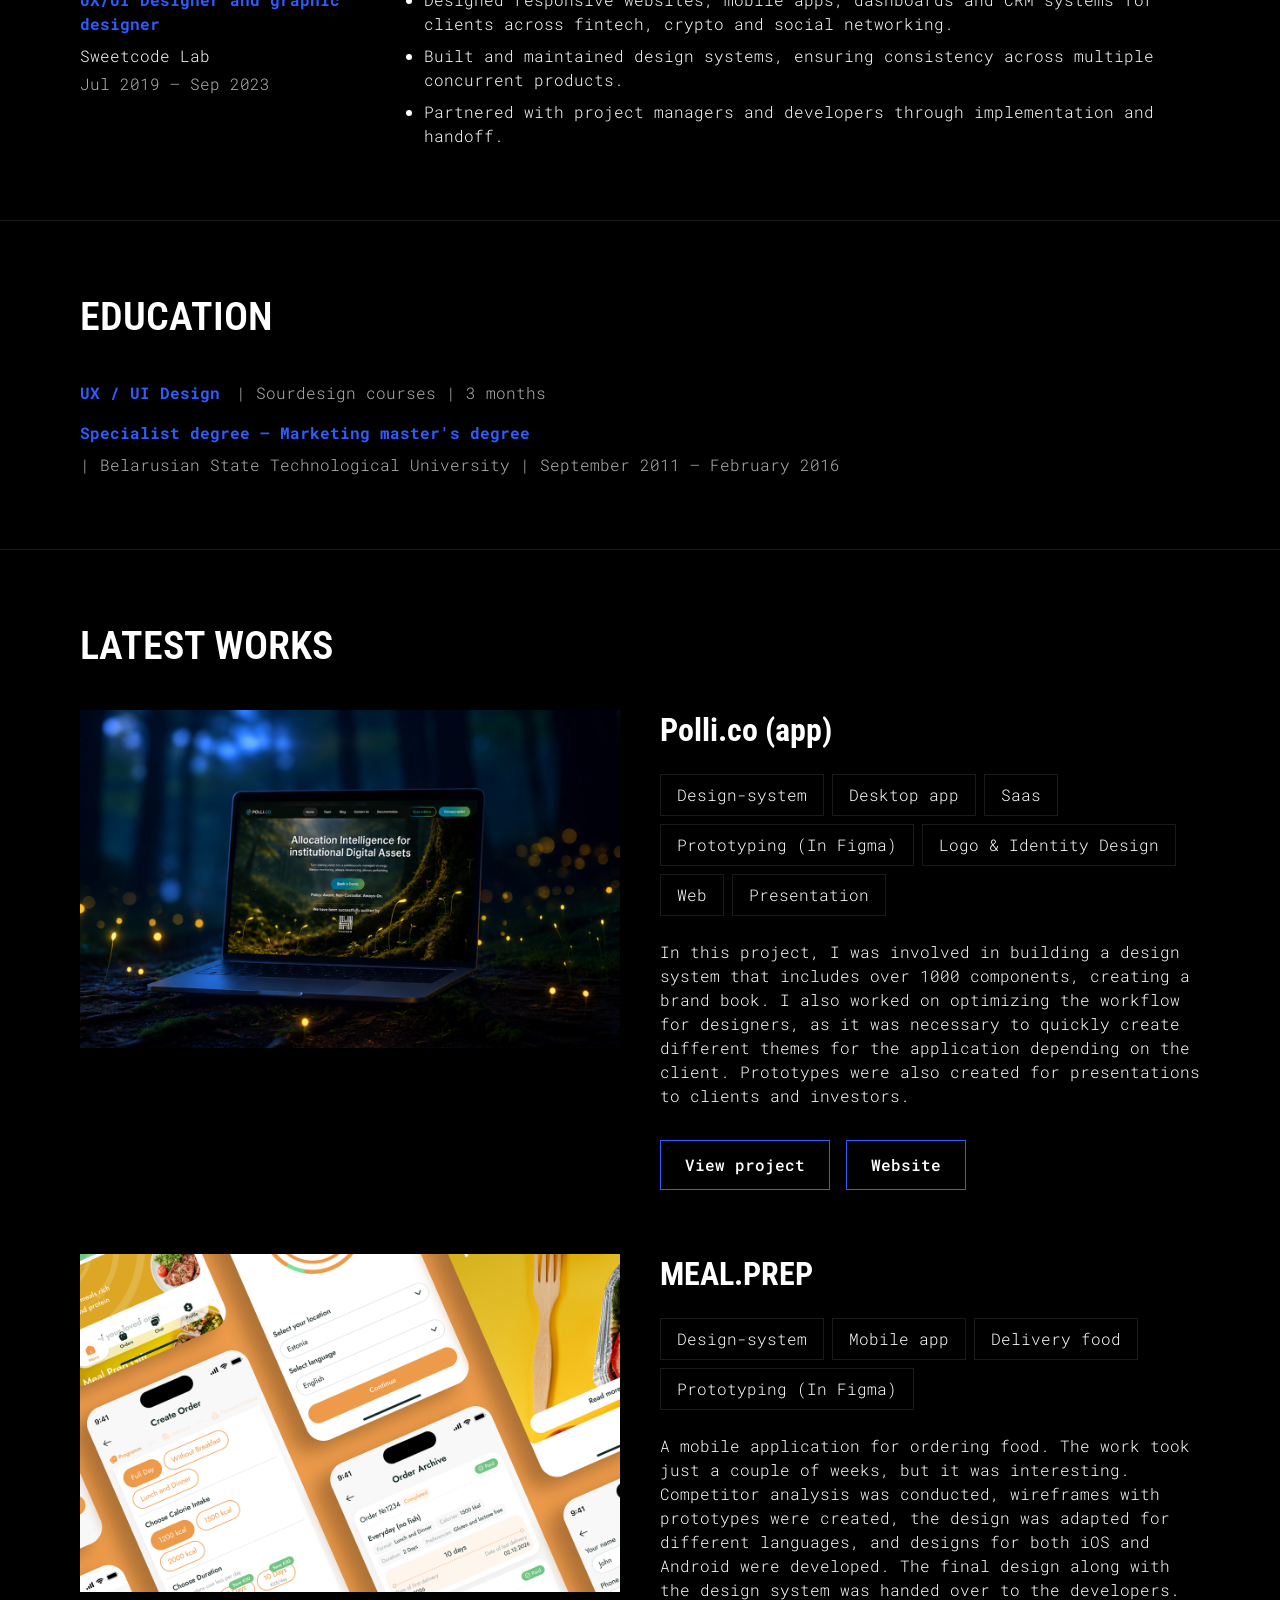
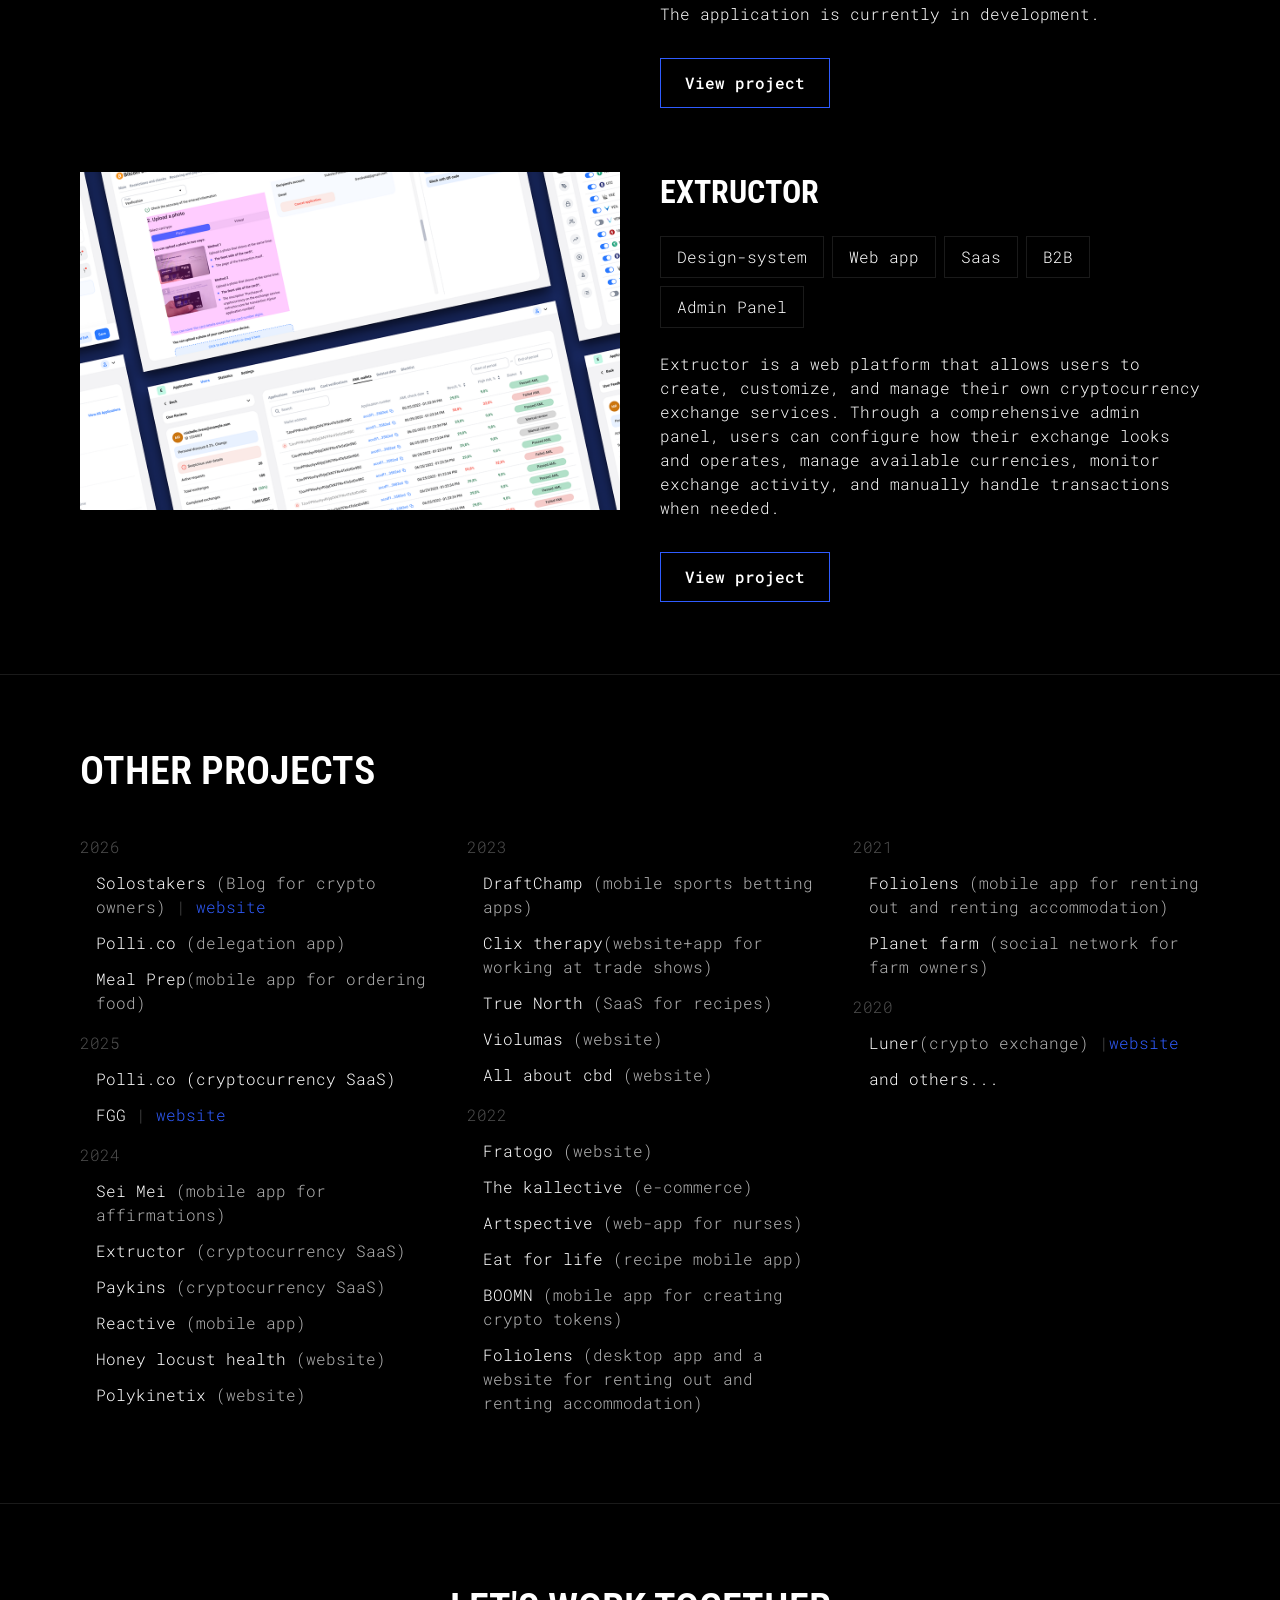
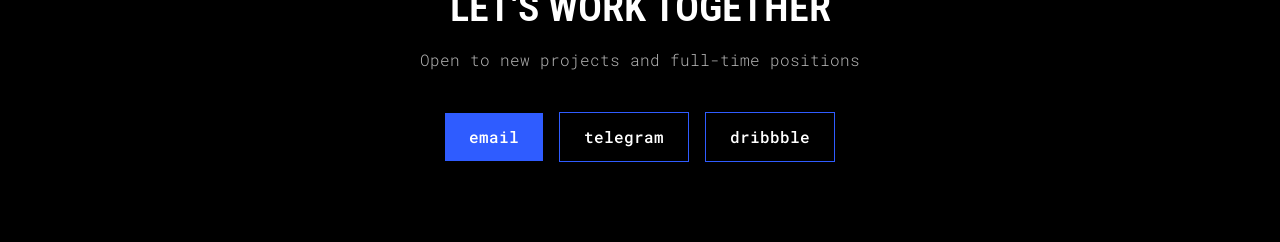
==== commit 91fd1829: "Update index.html" ====
--- a/index.html
+++ b/index.html
@@ -76,7 +76,7 @@
     </div>
     <div class="skills-row">
       <h3 class="b4">AI</h3>
-      <p class="b5 text-secondary">AI-assisted Design | Figma AI</p>
+      <p class="b5 text-secondary">AI-assisted Design | Figma AI | Claude | Midjorney</p>
     </div>
   </div>
 </section>
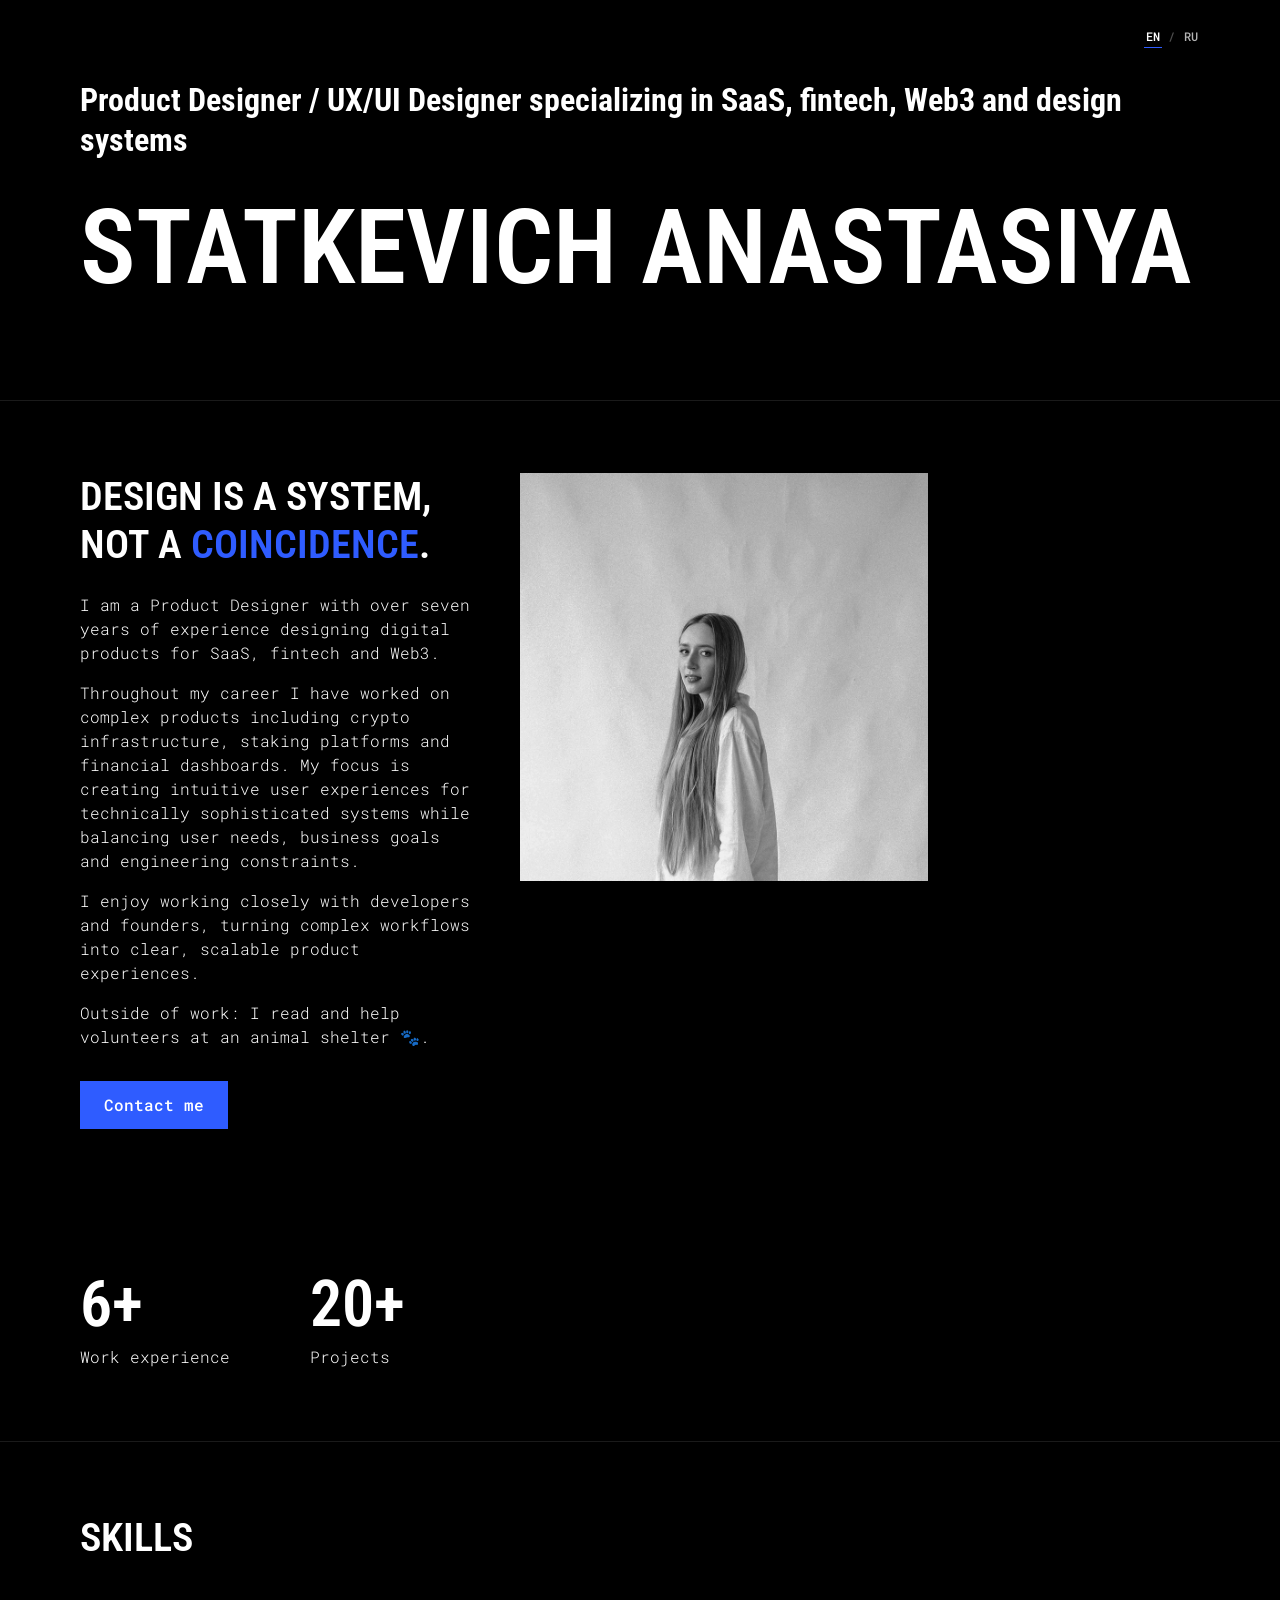
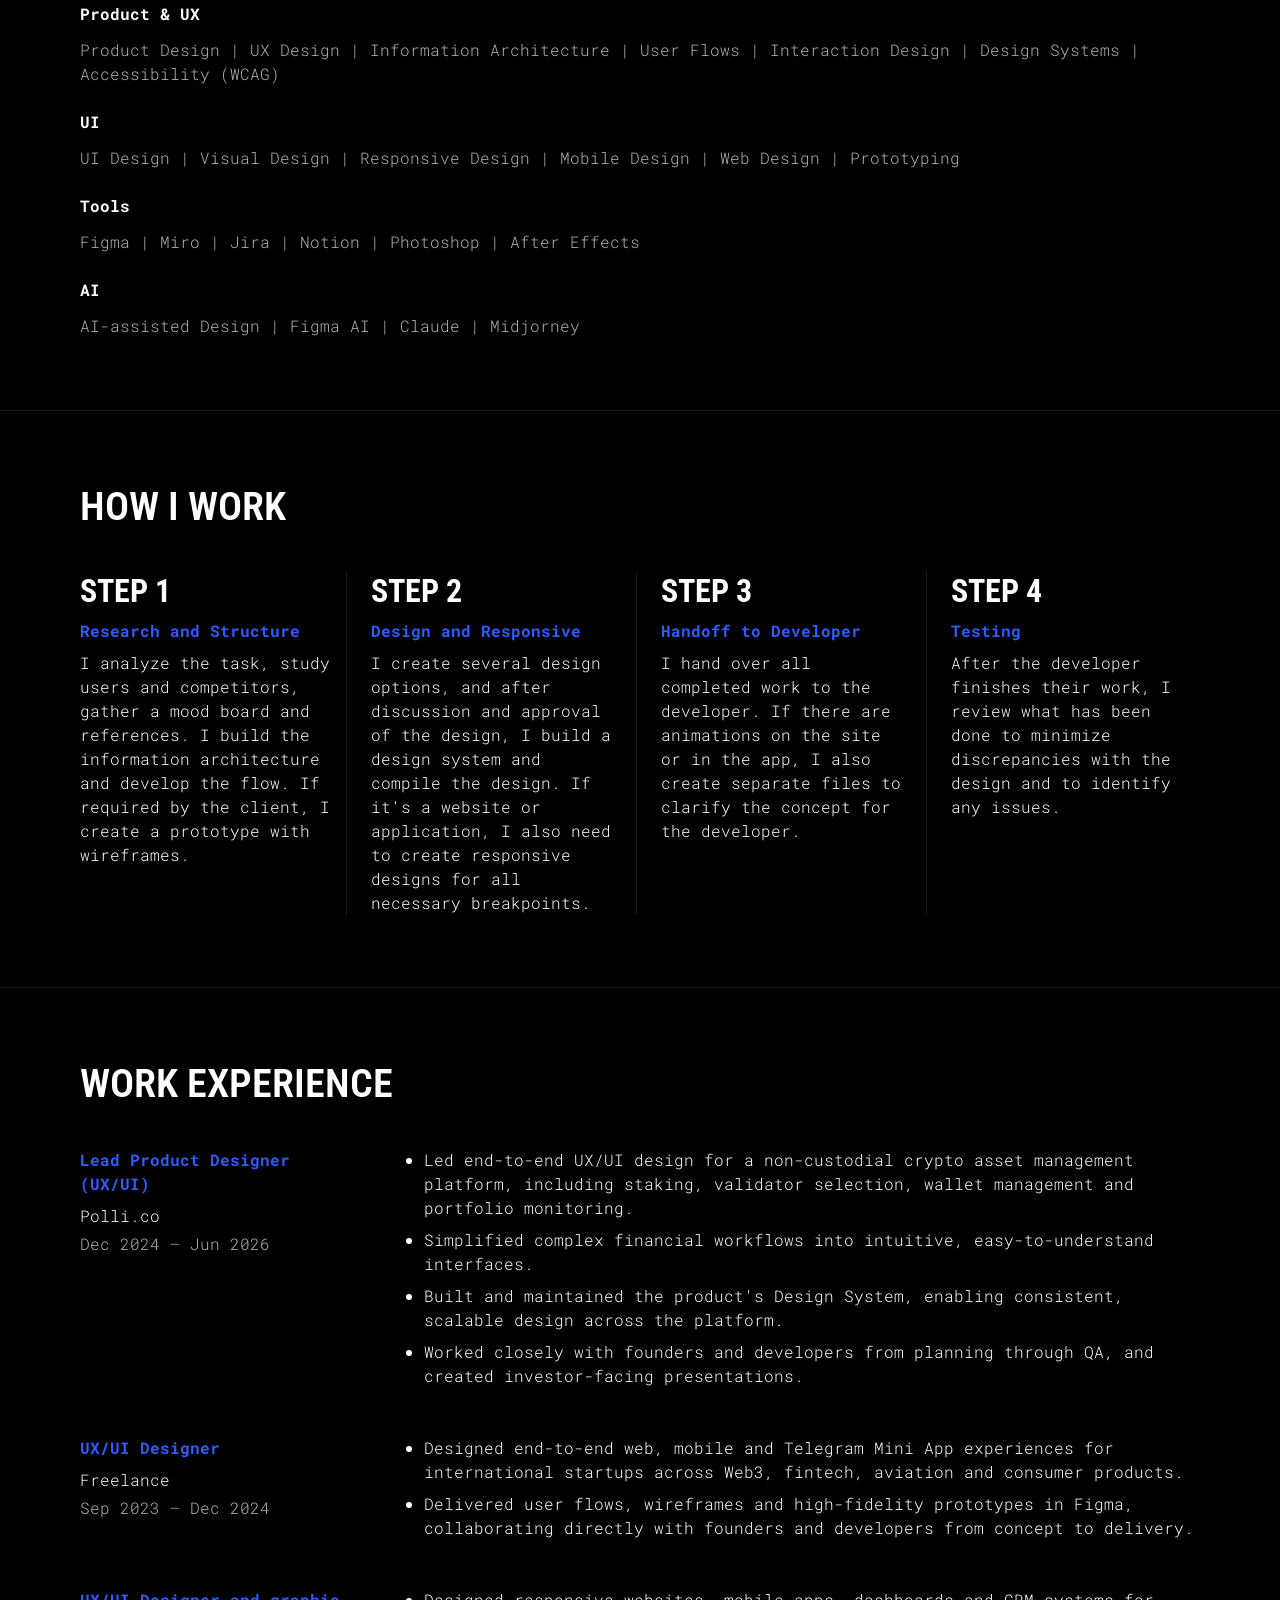
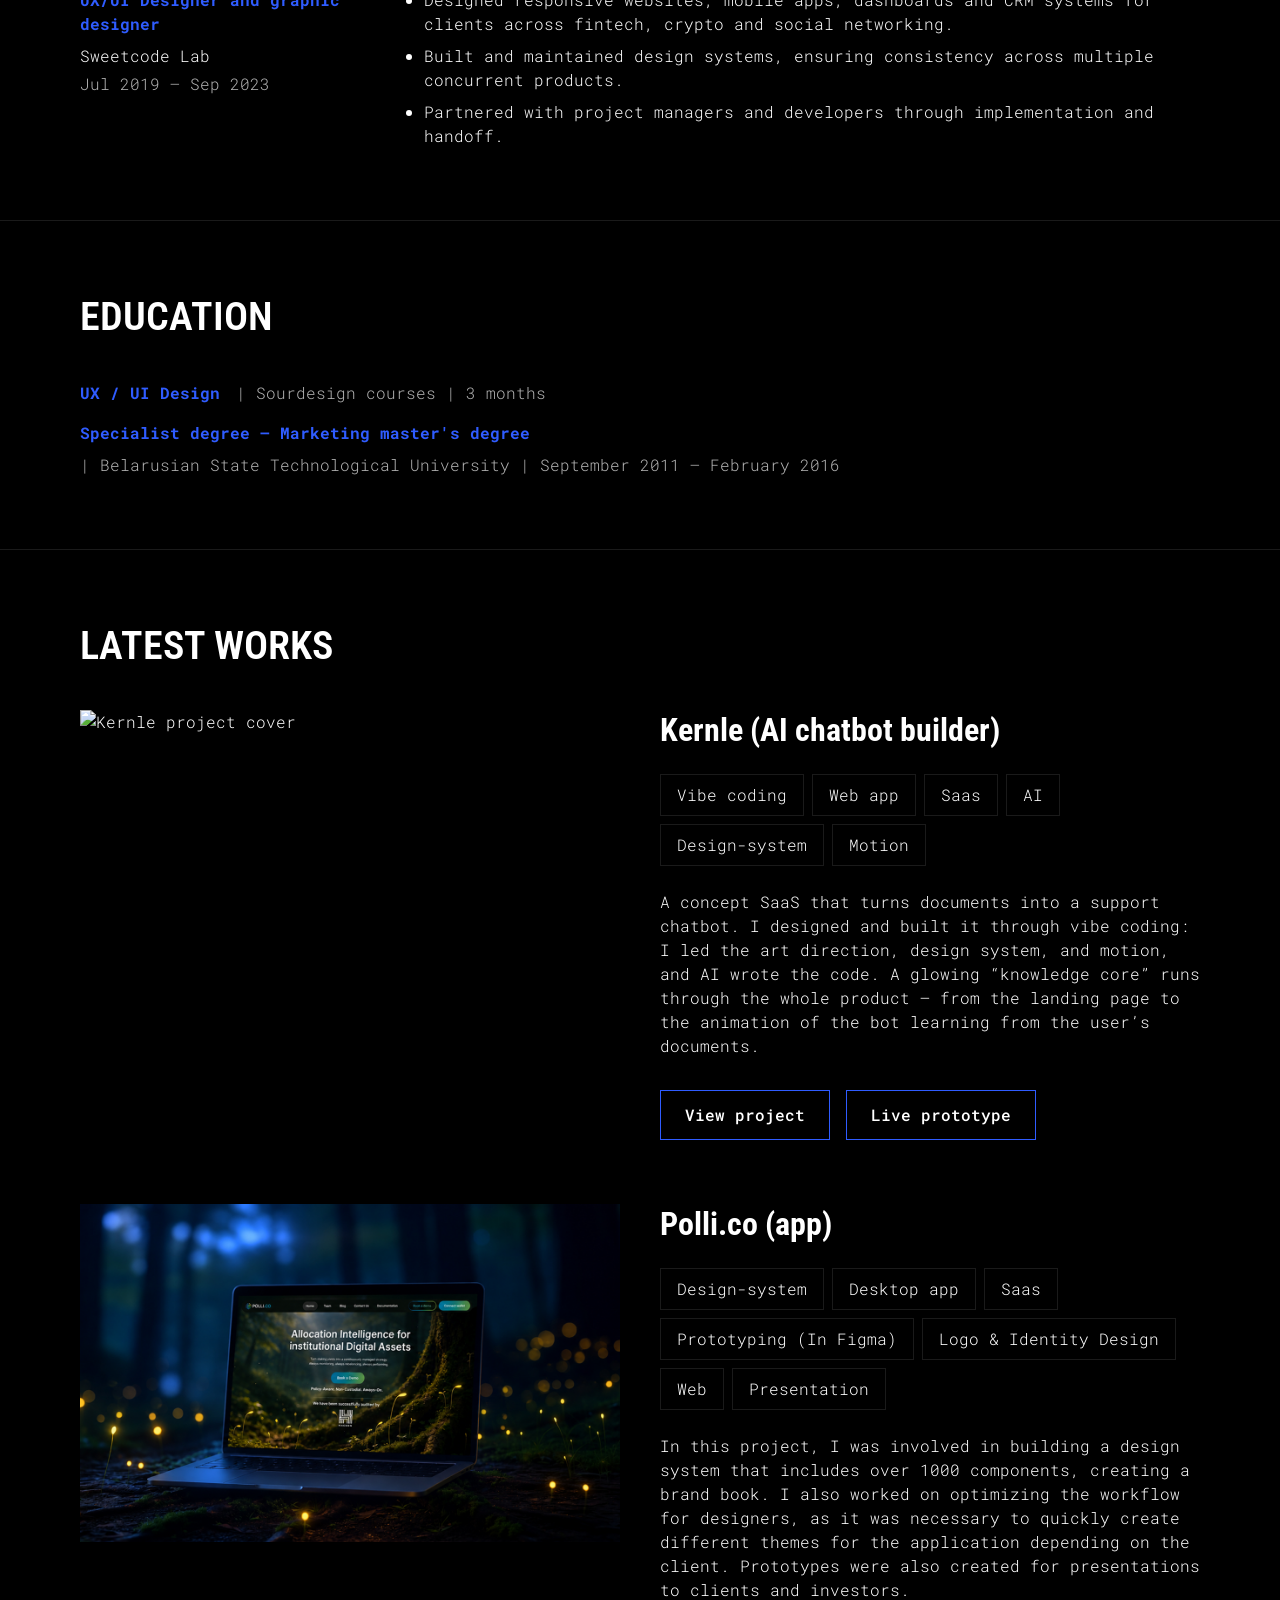
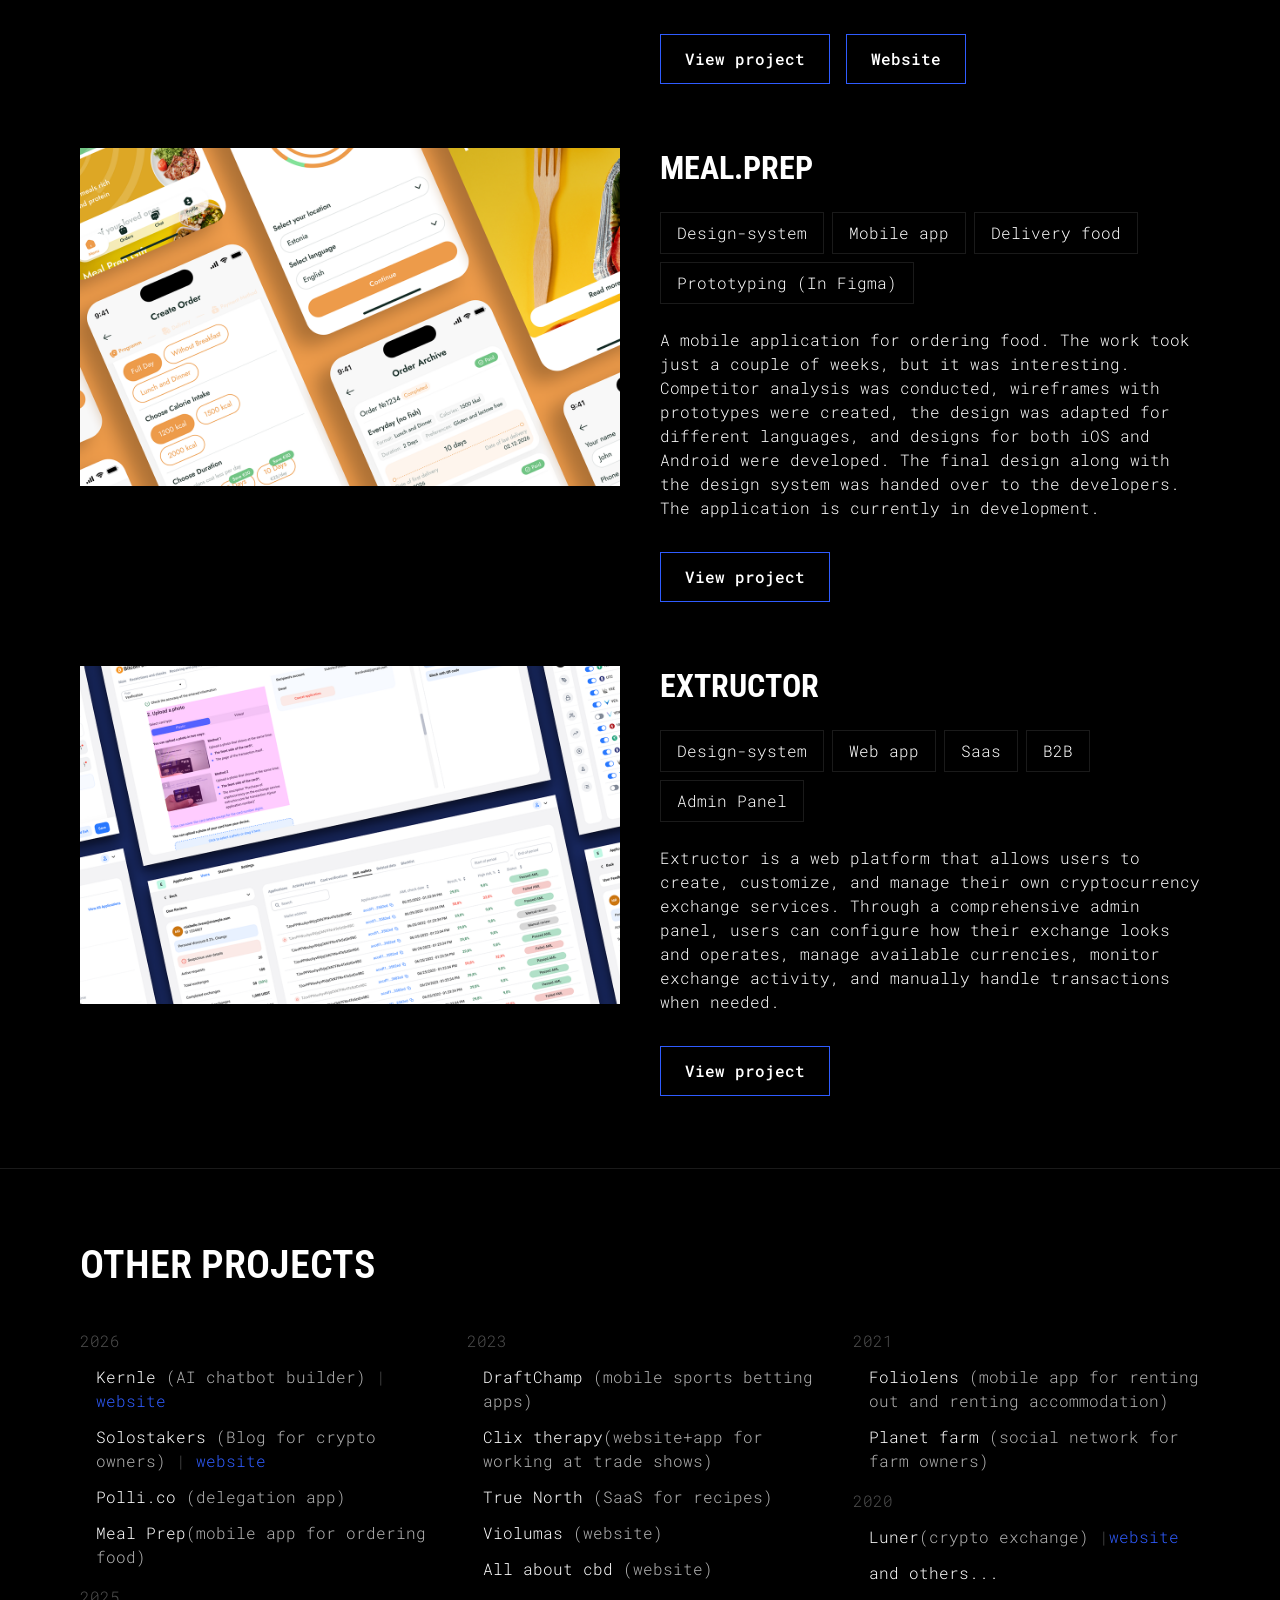
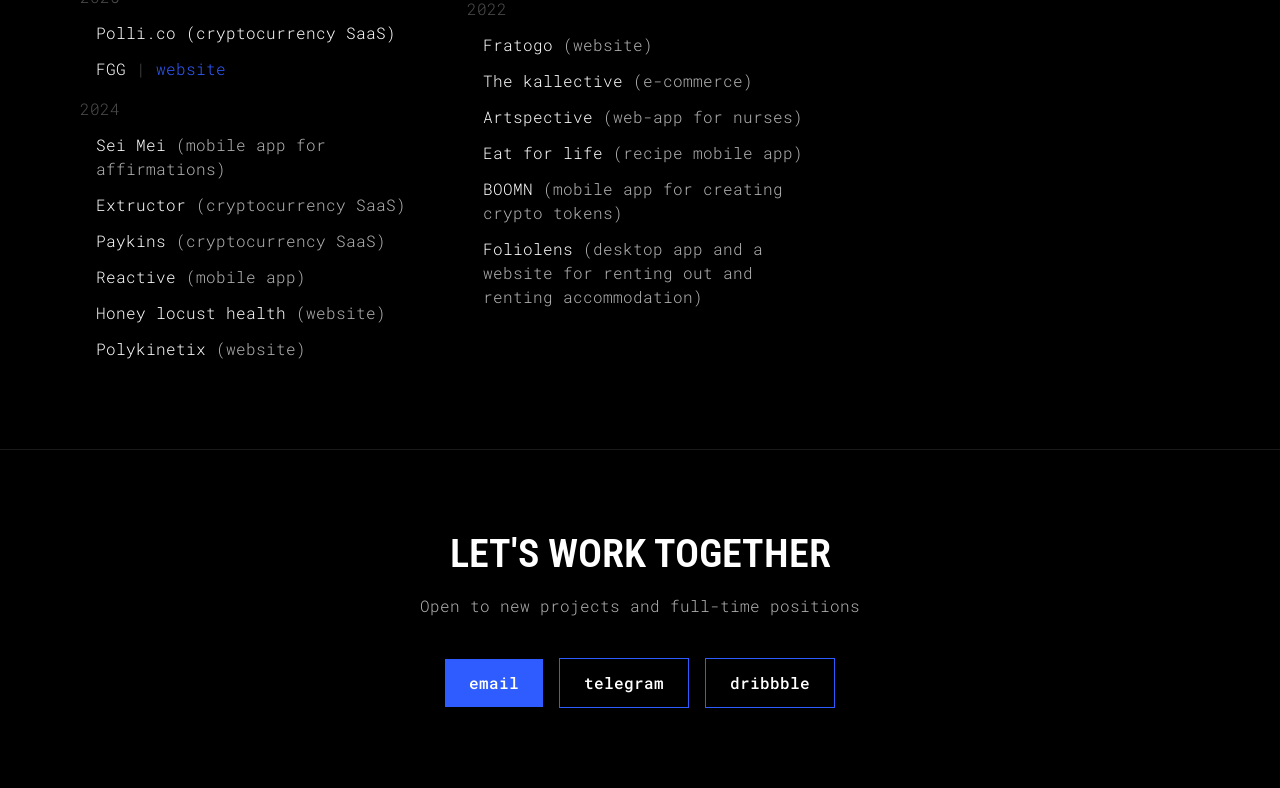
==== commit 00fe888c: "Add files via upload" ====
--- a/index.html
+++ b/index.html
@@ -173,6 +173,34 @@
     <!-- LATEST WORKS -->
     <section class="section container section-border-top reveal">
       <h2 class="h2" style="margin-bottom: var(--sp-5);">Latest works</h2>
+      <!-- KERNLE -->
+      <div class="latest-work">
+        <div class="latest-work__image">
+          <a href="projects/kernle.html">
+            <!-- ЗАМЕНИТЬ: обложка Kernle -->
+            <img src="images/kernle-cover.jpg" alt="Kernle project cover" />
+          </a>
+        </div>
+        <div class="latest-work__content" style="margin-bottom: var(--sp-5);" >
+          <h3 class="h3">Kernle (AI chatbot builder)</h3>
+          <div class="tags-list">
+            <span class="tag">Vibe coding</span>
+            <span class="tag">Web app</span>
+            <span class="tag">Saas</span>
+            <span class="tag">AI</span>
+            <span class="tag">Design-system</span>
+            <span class="tag">Motion</span>
+          </div>
+          <p class="b5">
+              A concept SaaS that turns documents into a support chatbot. I designed and built it through vibe coding: I led the art direction, design system, and motion, and AI wrote the code. A glowing “knowledge core” runs through the whole product — from the landing page to the animation of the bot learning from the user’s documents.
+          </p>
+          <div class="latest-work__actions">
+            <a href="projects/kernle.html" class="btn btn-outline" target="_blank" rel="noopener">View project</a>
+            <a href="https://kernle-chat-builder.vercel.app/" class="btn btn-outline" target="_blank" rel="noopener">Live prototype</a>
+          </div>
+        </div>
+      </div>
+
       <div class="latest-work">
         <div class="latest-work__image">
           <a href="projects/polli-co.html">
@@ -258,6 +286,7 @@
           <div class="projects-year">
             <div class="projects-year__label b5">2026</div>
             <ul class="projects-year__list">
+              <li>Kernle <span class="text-secondary">(AI chatbot builder)</span> <span class="divider">|</span> <a href="https://kernle-chat-builder.vercel.app/" target="_blank" rel="noopener">website</a></li>
               <li>Solostakers <span class="text-secondary">(Blog for crypto owners)</span> <span class="divider">|</span> <a href="https://solostakers.com" target="_blank" rel="noopener">website</a></li>
               <li>Polli.co <span class="text-secondary">(delegation app)</span></li>
               <li>Meal Prep<span class="text-secondary">(mobile app for ordering food)</span></li>
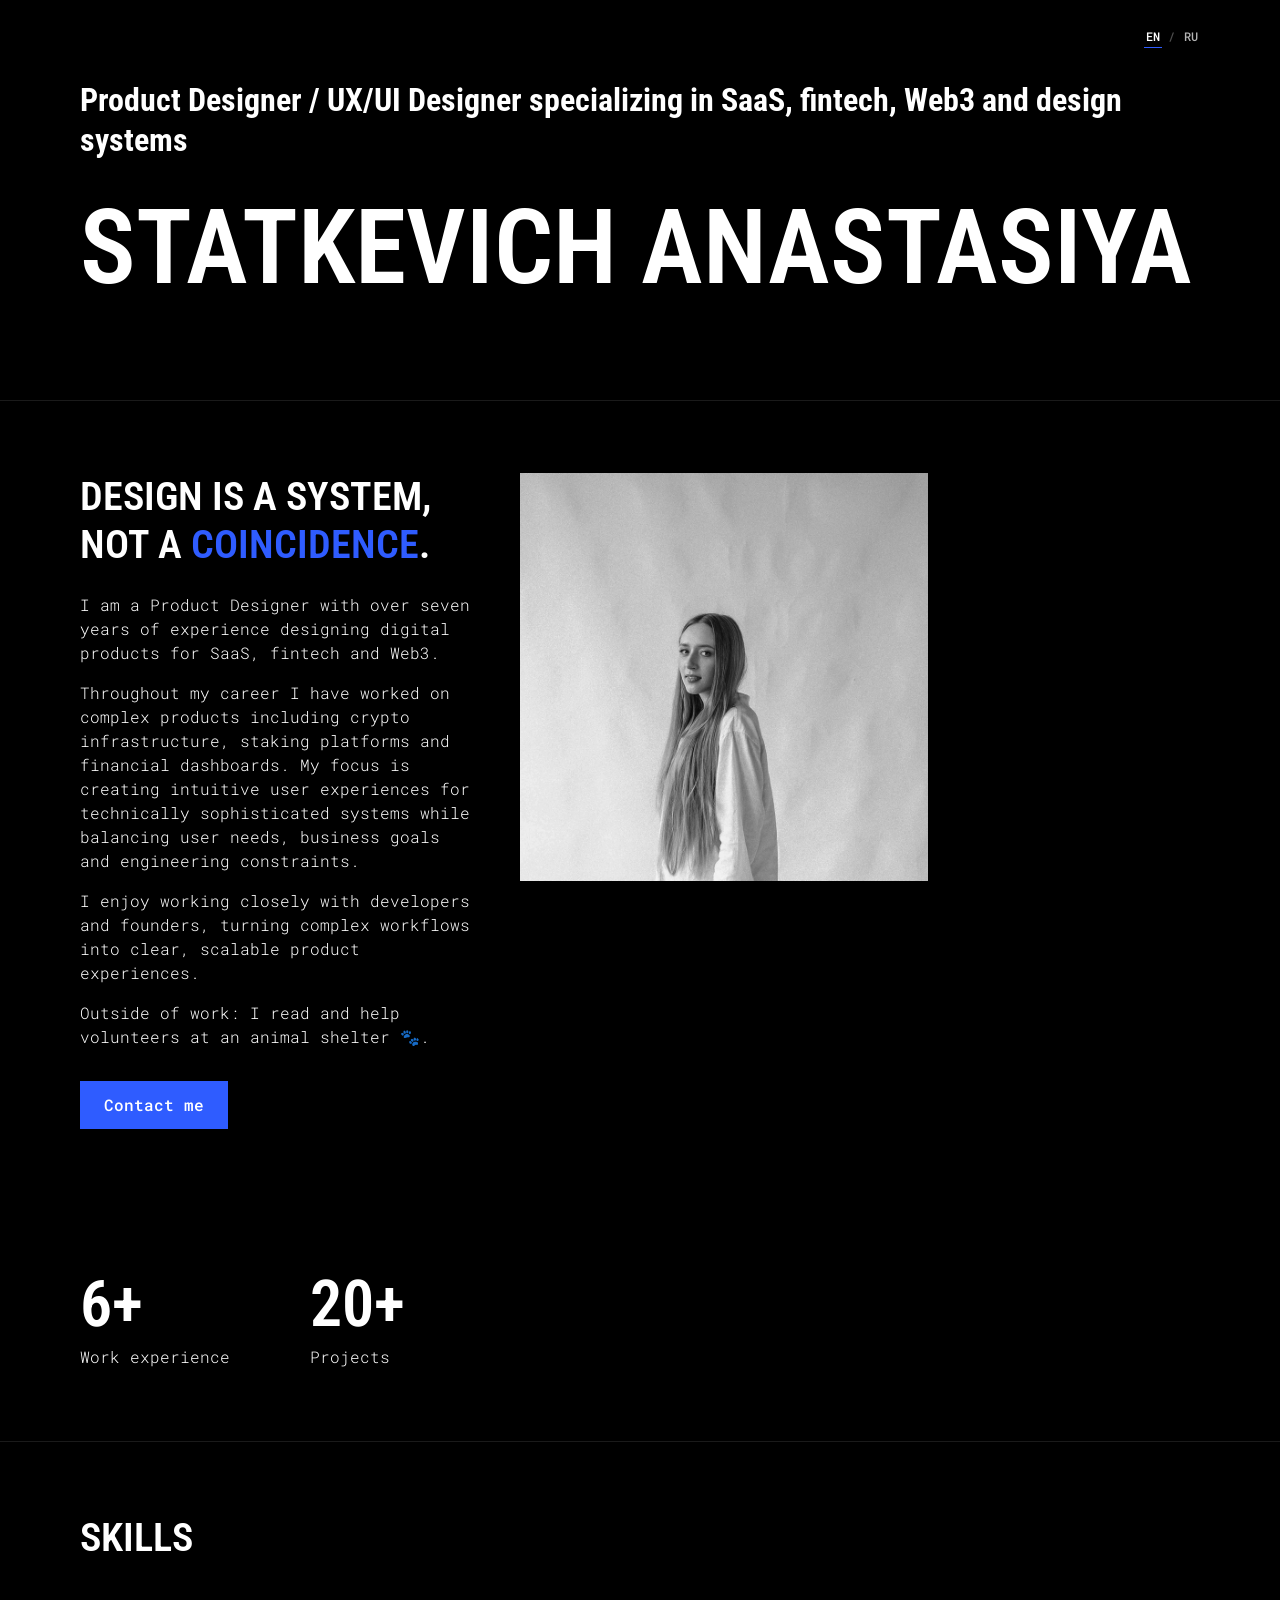
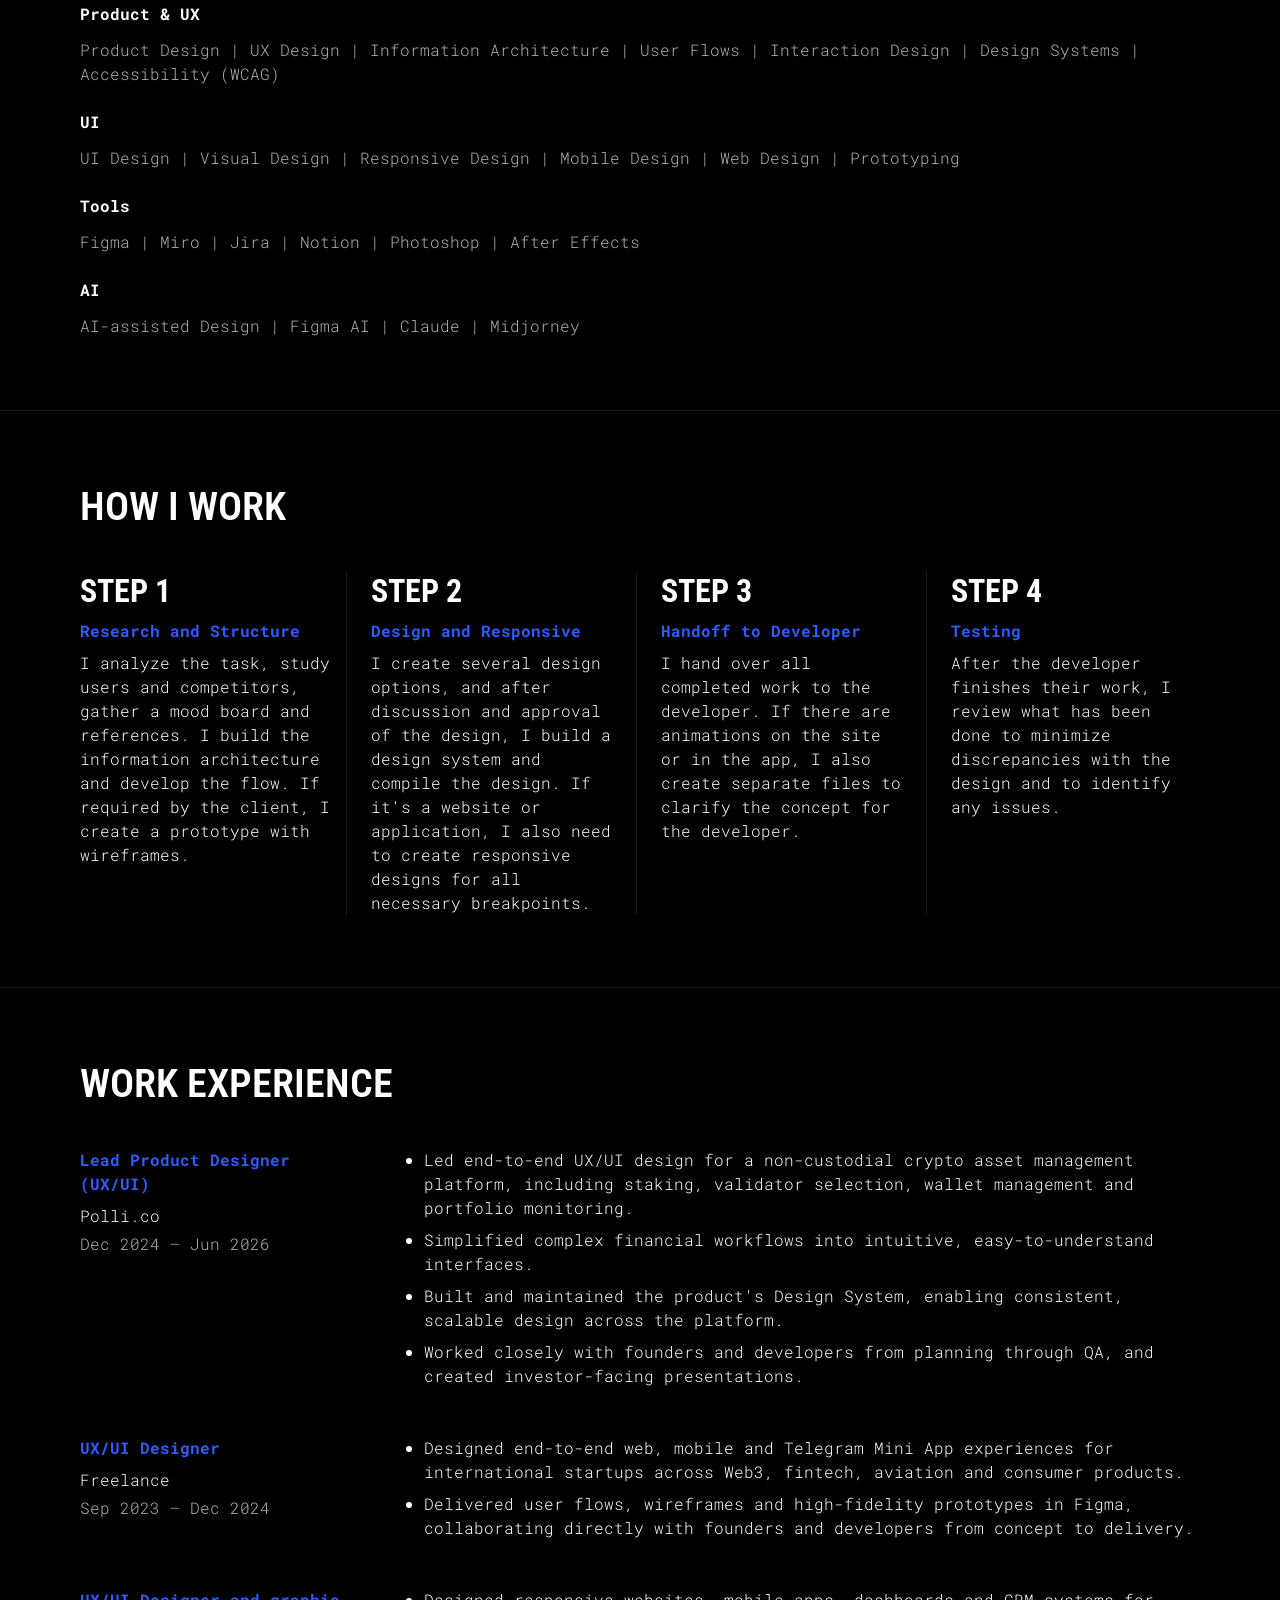
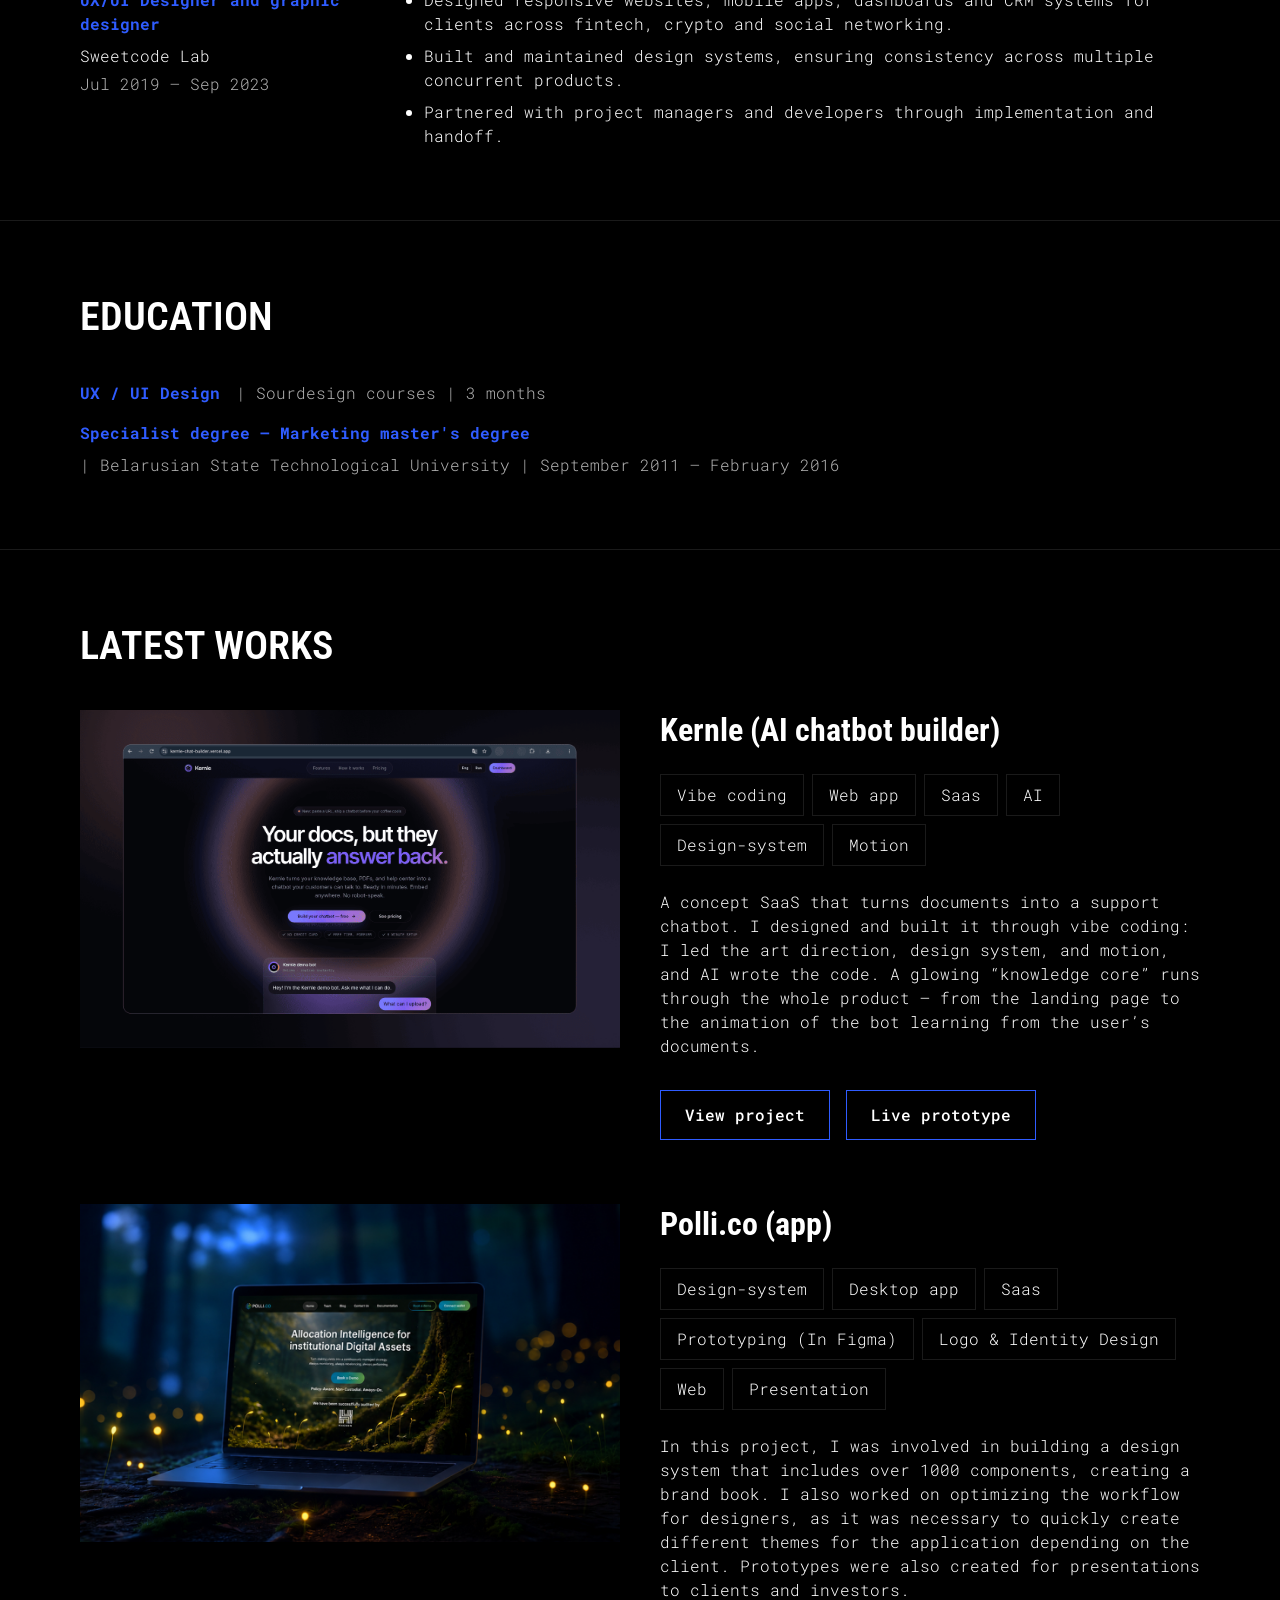
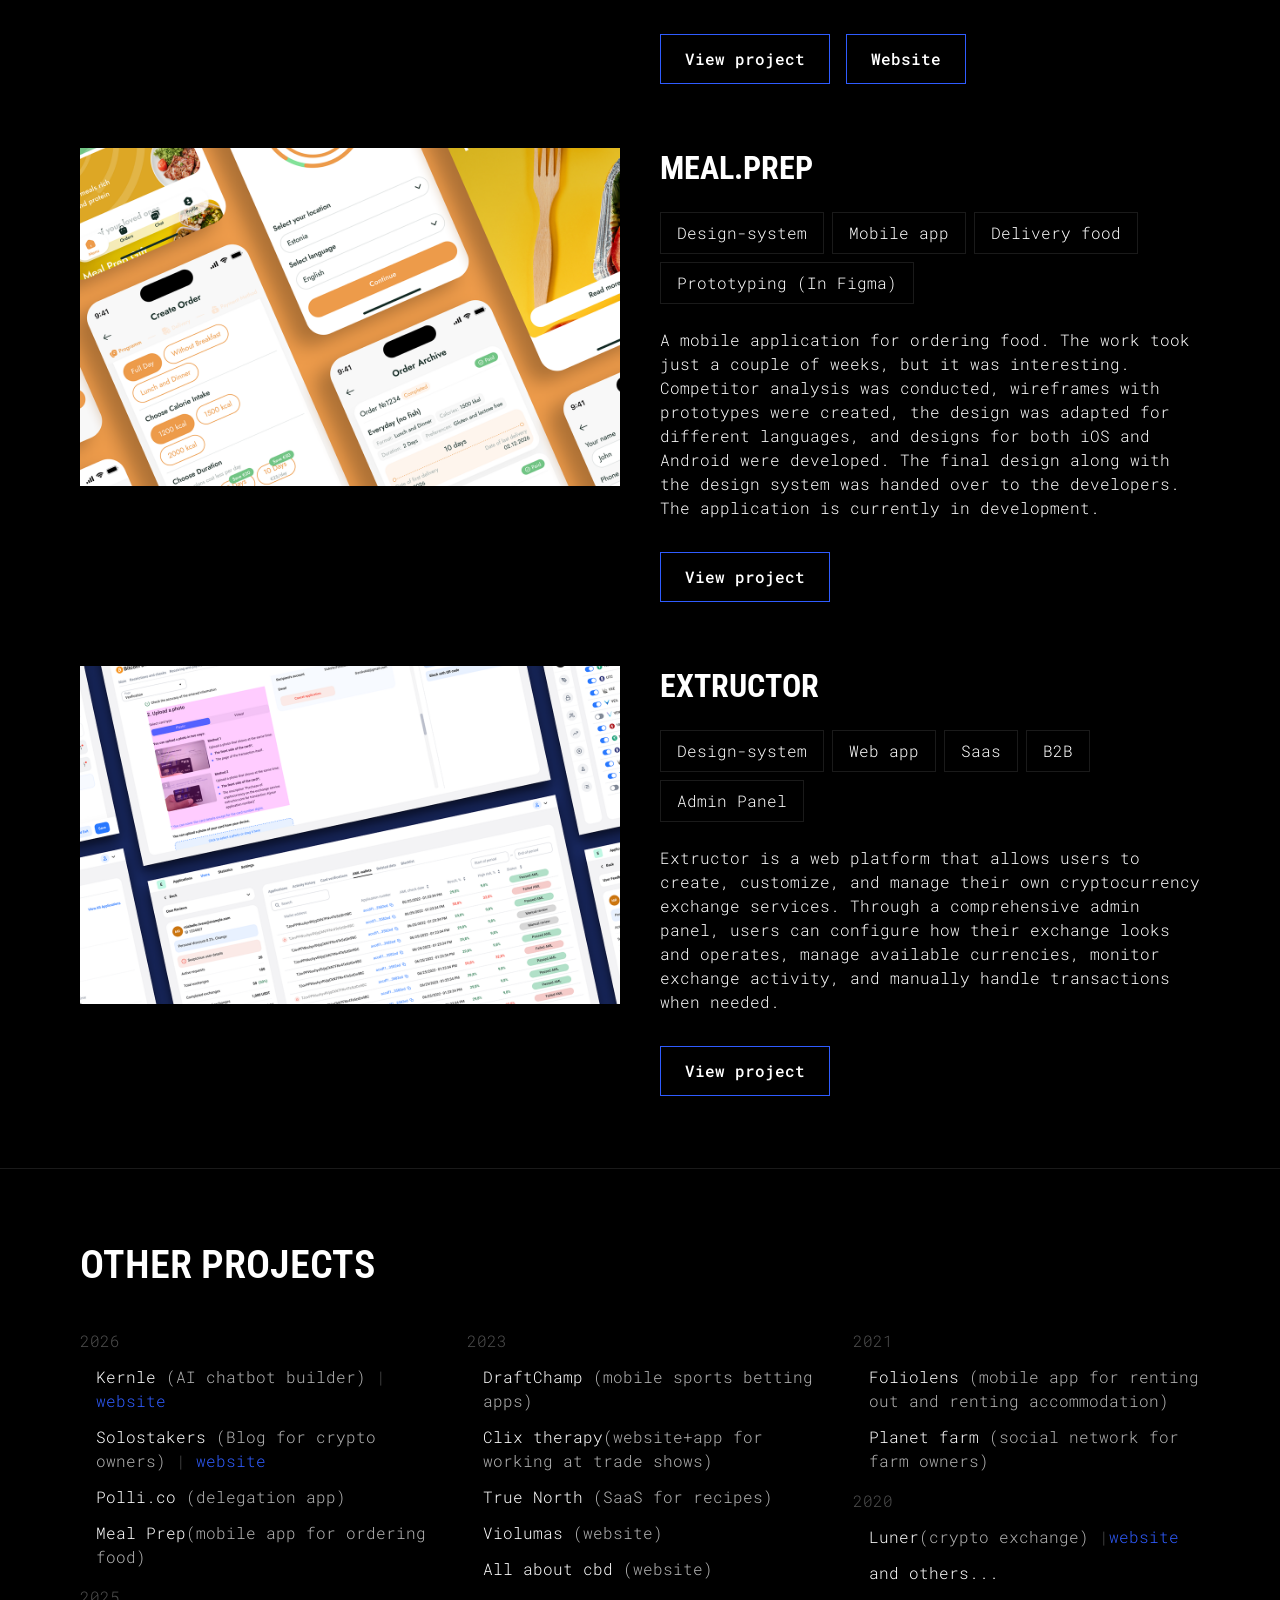
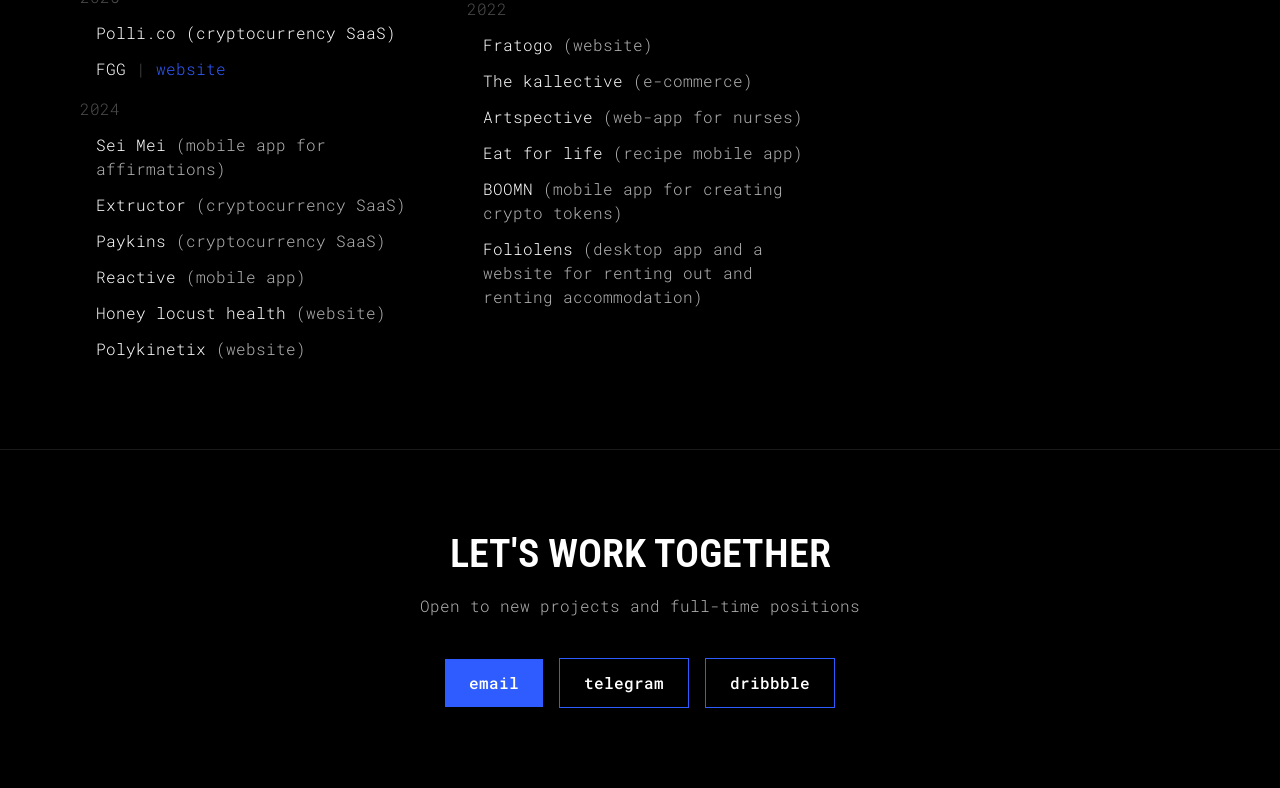
==== commit 080213e1: "Update index.html" ====
--- a/index.html
+++ b/index.html
@@ -177,8 +177,7 @@
       <div class="latest-work">
         <div class="latest-work__image">
           <a href="projects/kernle.html">
-            <!-- ЗАМЕНИТЬ: обложка Kernle -->
-            <img src="images/kernle-cover.jpg" alt="Kernle project cover" />
+            <img src="images/kernle-cover.png" alt="Kernle project cover" />
           </a>
         </div>
         <div class="latest-work__content" style="margin-bottom: var(--sp-5);" >
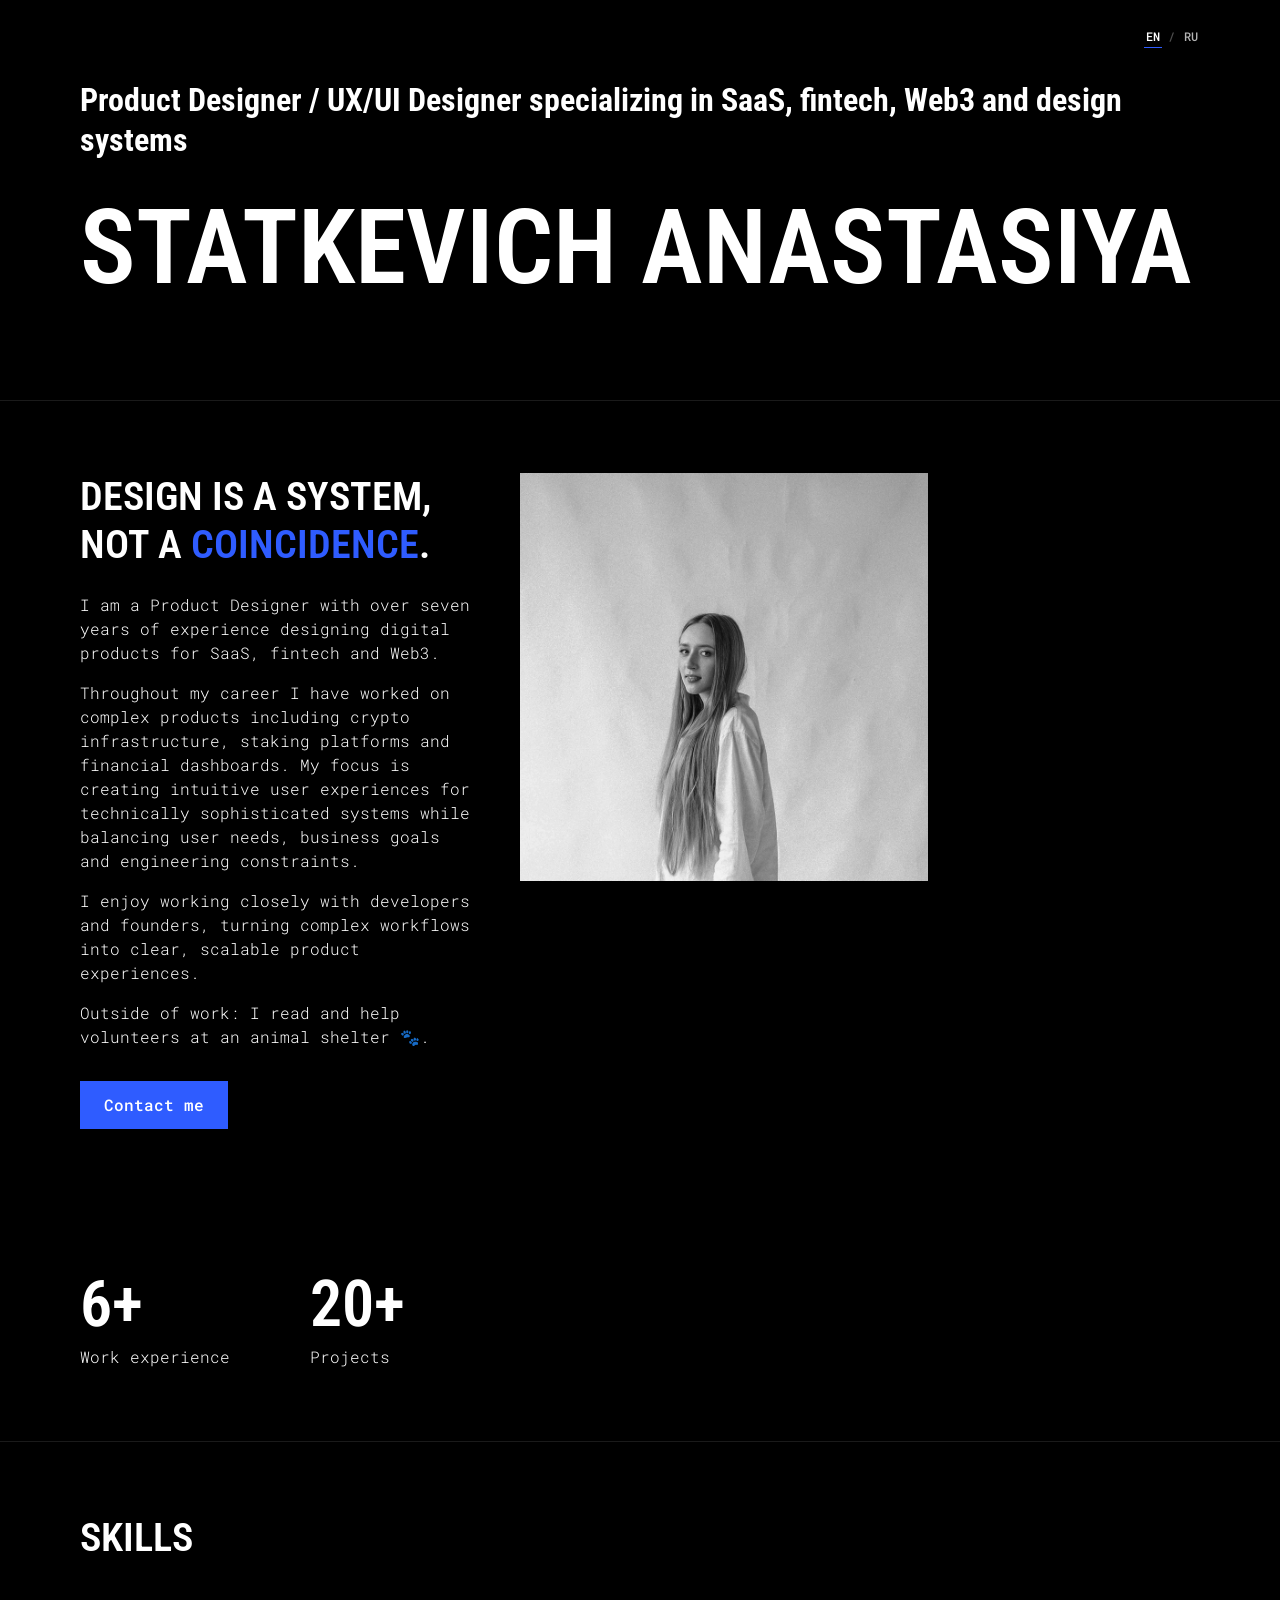
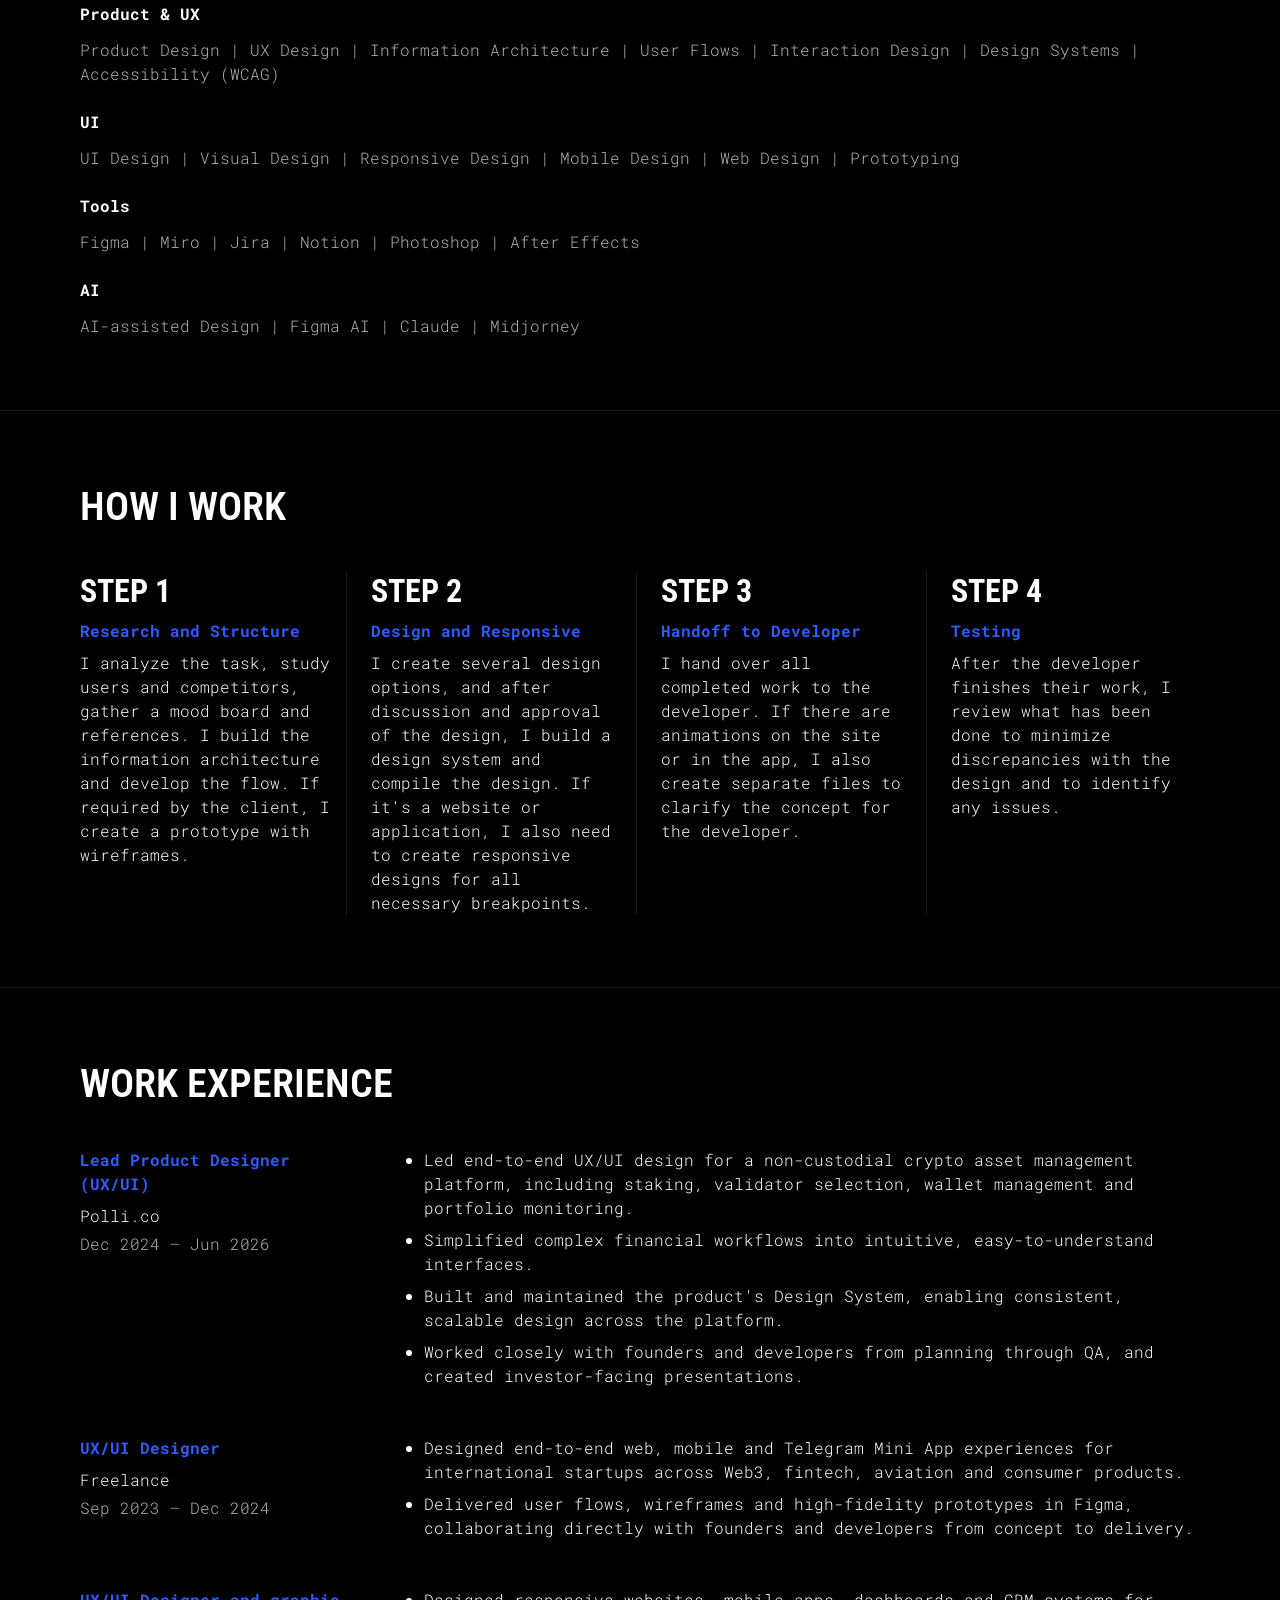
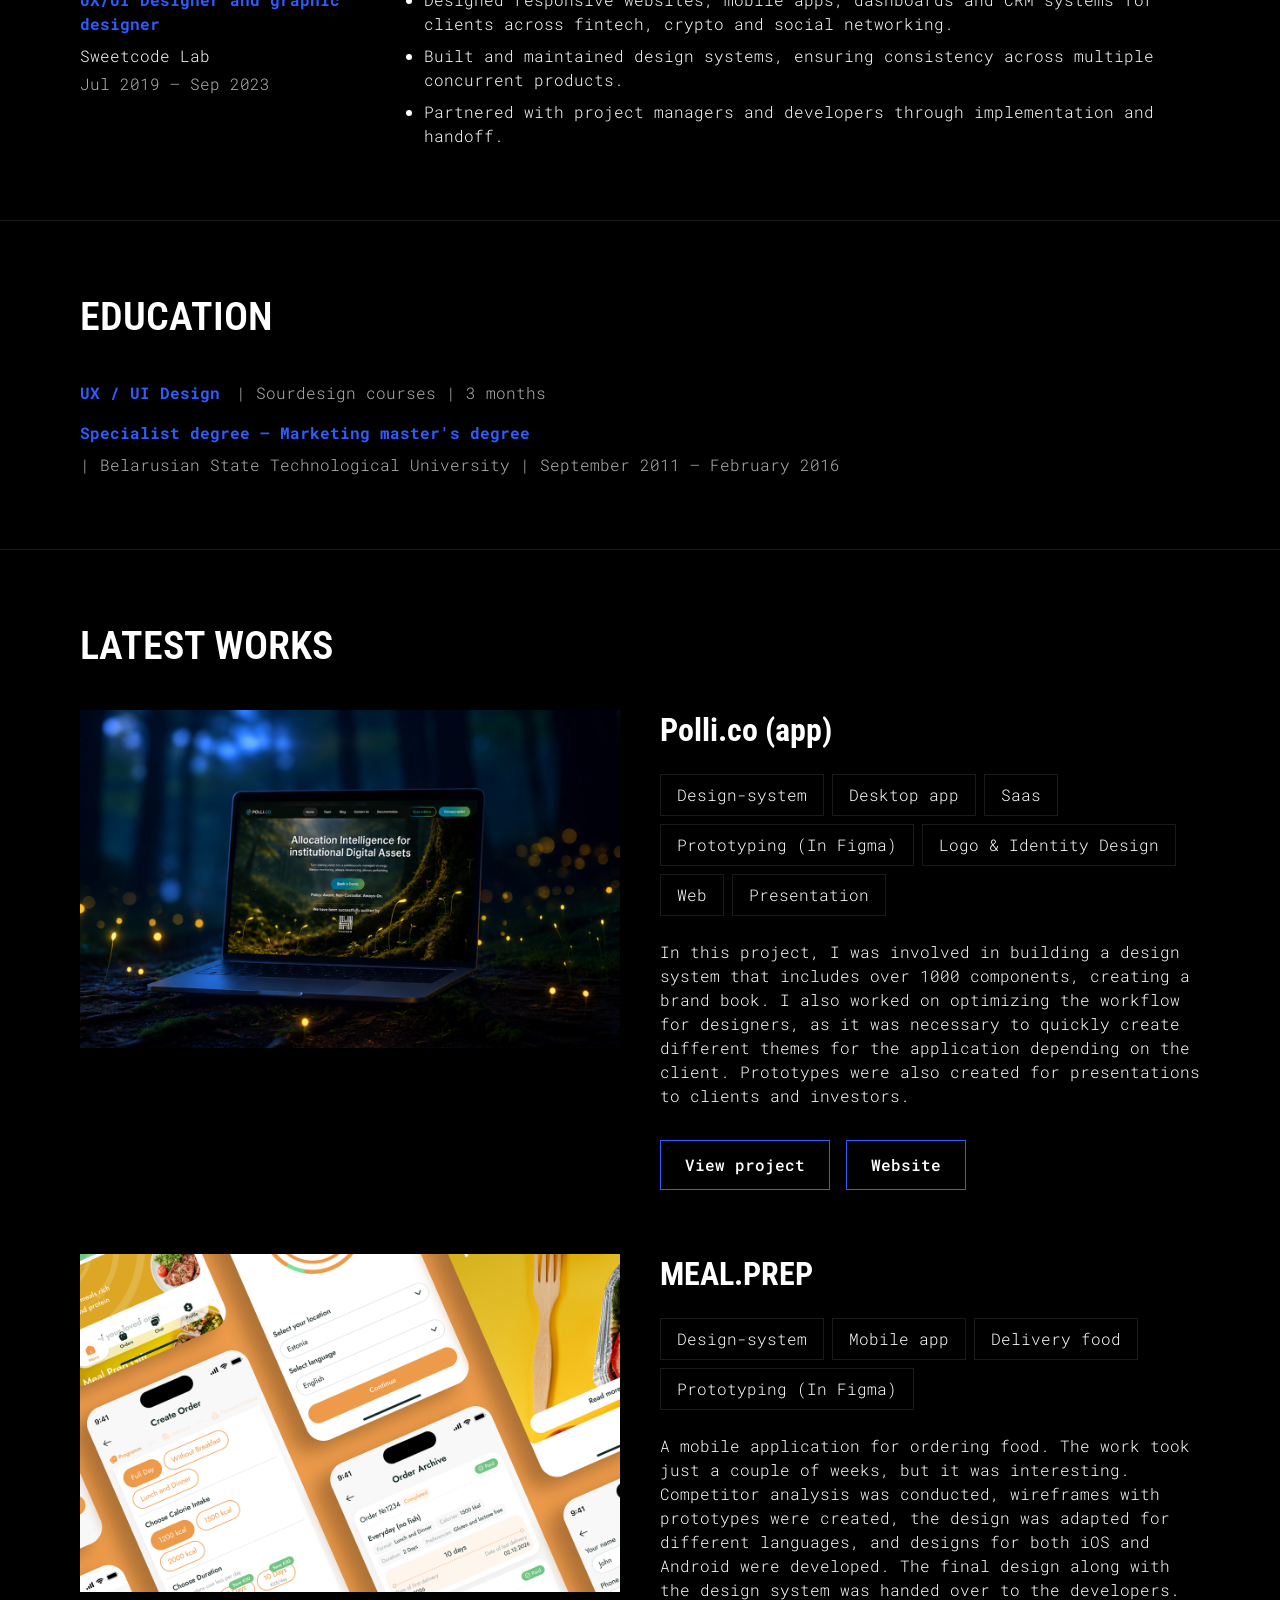
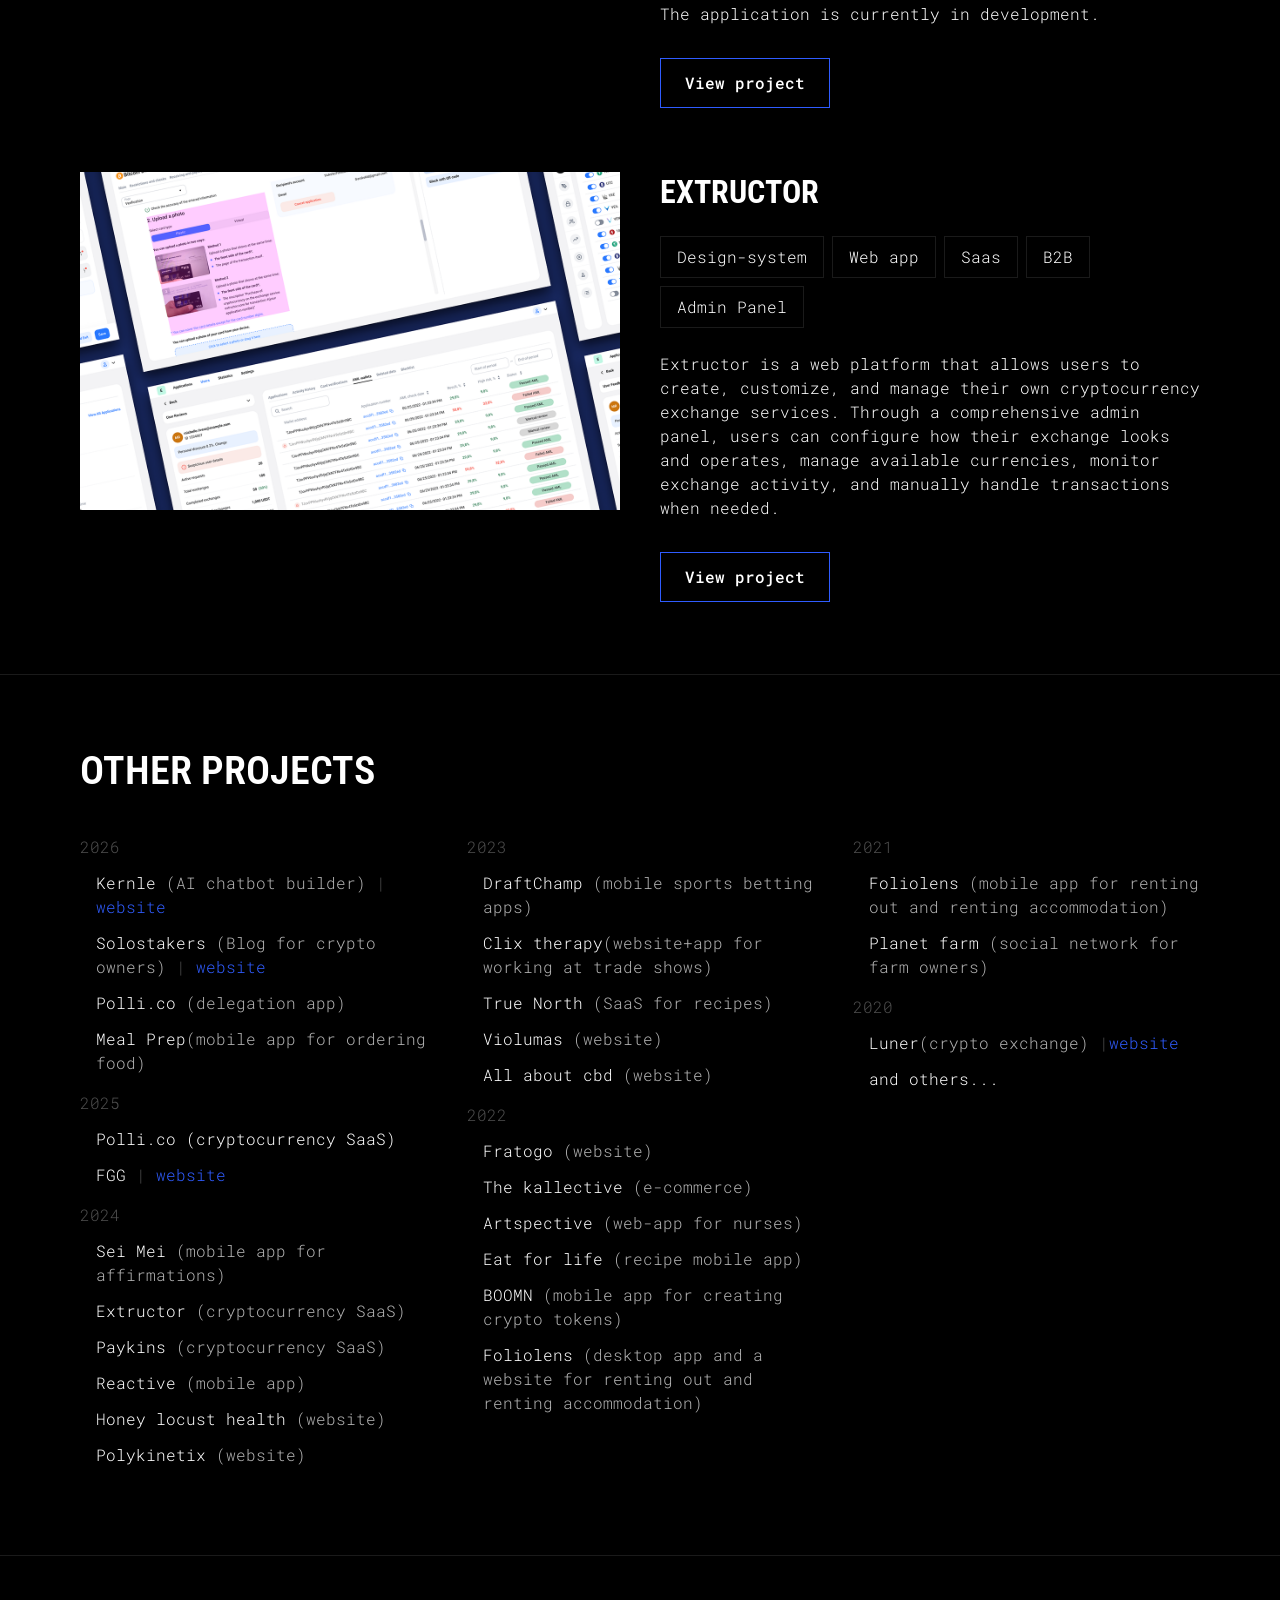
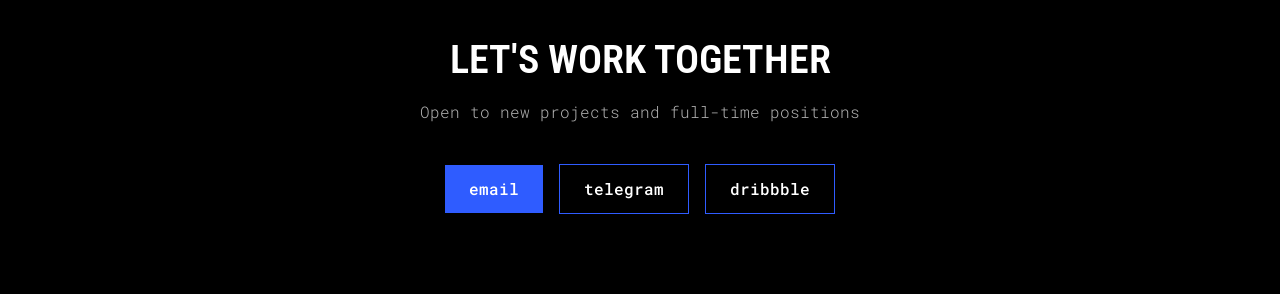
==== commit 68afe797: "Update index.html" ====
--- a/index.html
+++ b/index.html
@@ -173,7 +173,7 @@
     <!-- LATEST WORKS -->
     <section class="section container section-border-top reveal">
       <h2 class="h2" style="margin-bottom: var(--sp-5);">Latest works</h2>
-      <!-- KERNLE -->
+      <!-- KERNLE 
       <div class="latest-work">
         <div class="latest-work__image">
           <a href="projects/kernle.html">
@@ -198,7 +198,7 @@
             <a href="https://kernle-chat-builder.vercel.app/" class="btn btn-outline" target="_blank" rel="noopener">Live prototype</a>
           </div>
         </div>
-      </div>
+      </div>-->
 
       <div class="latest-work">
         <div class="latest-work__image">
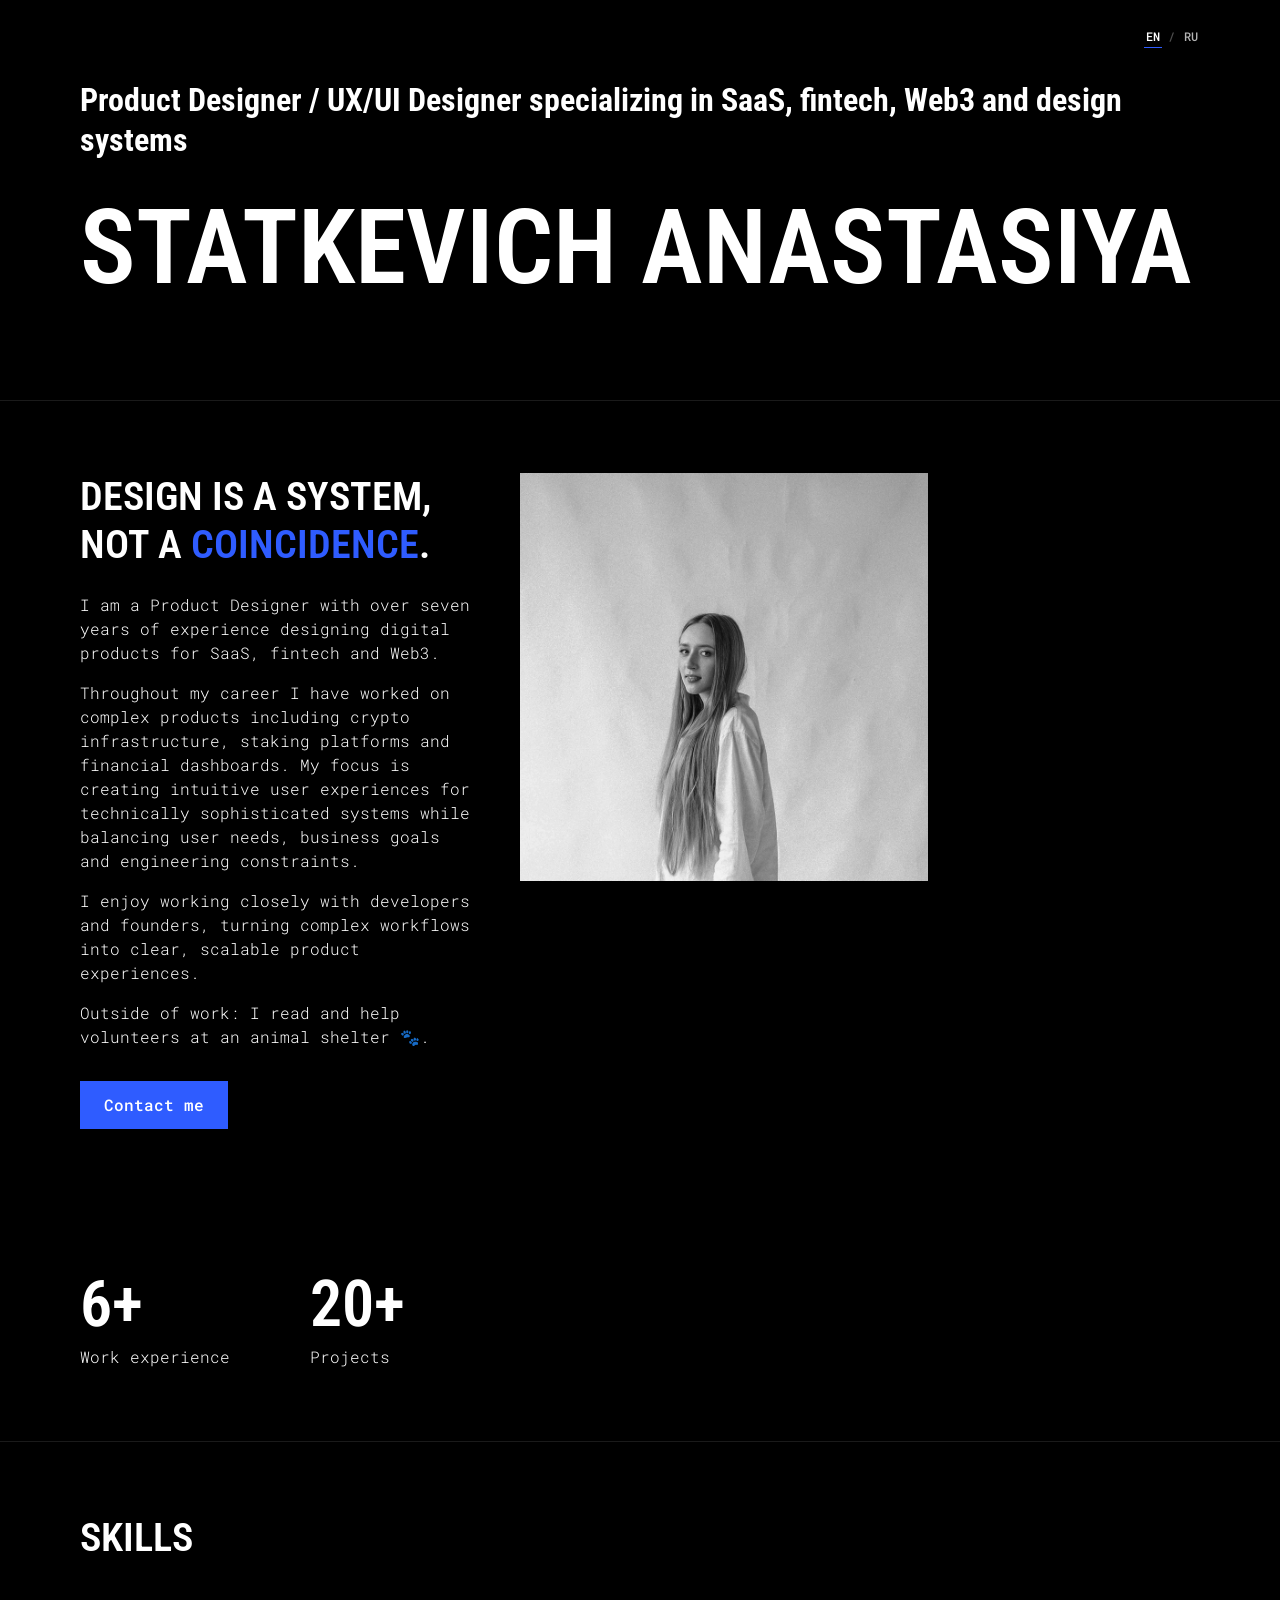
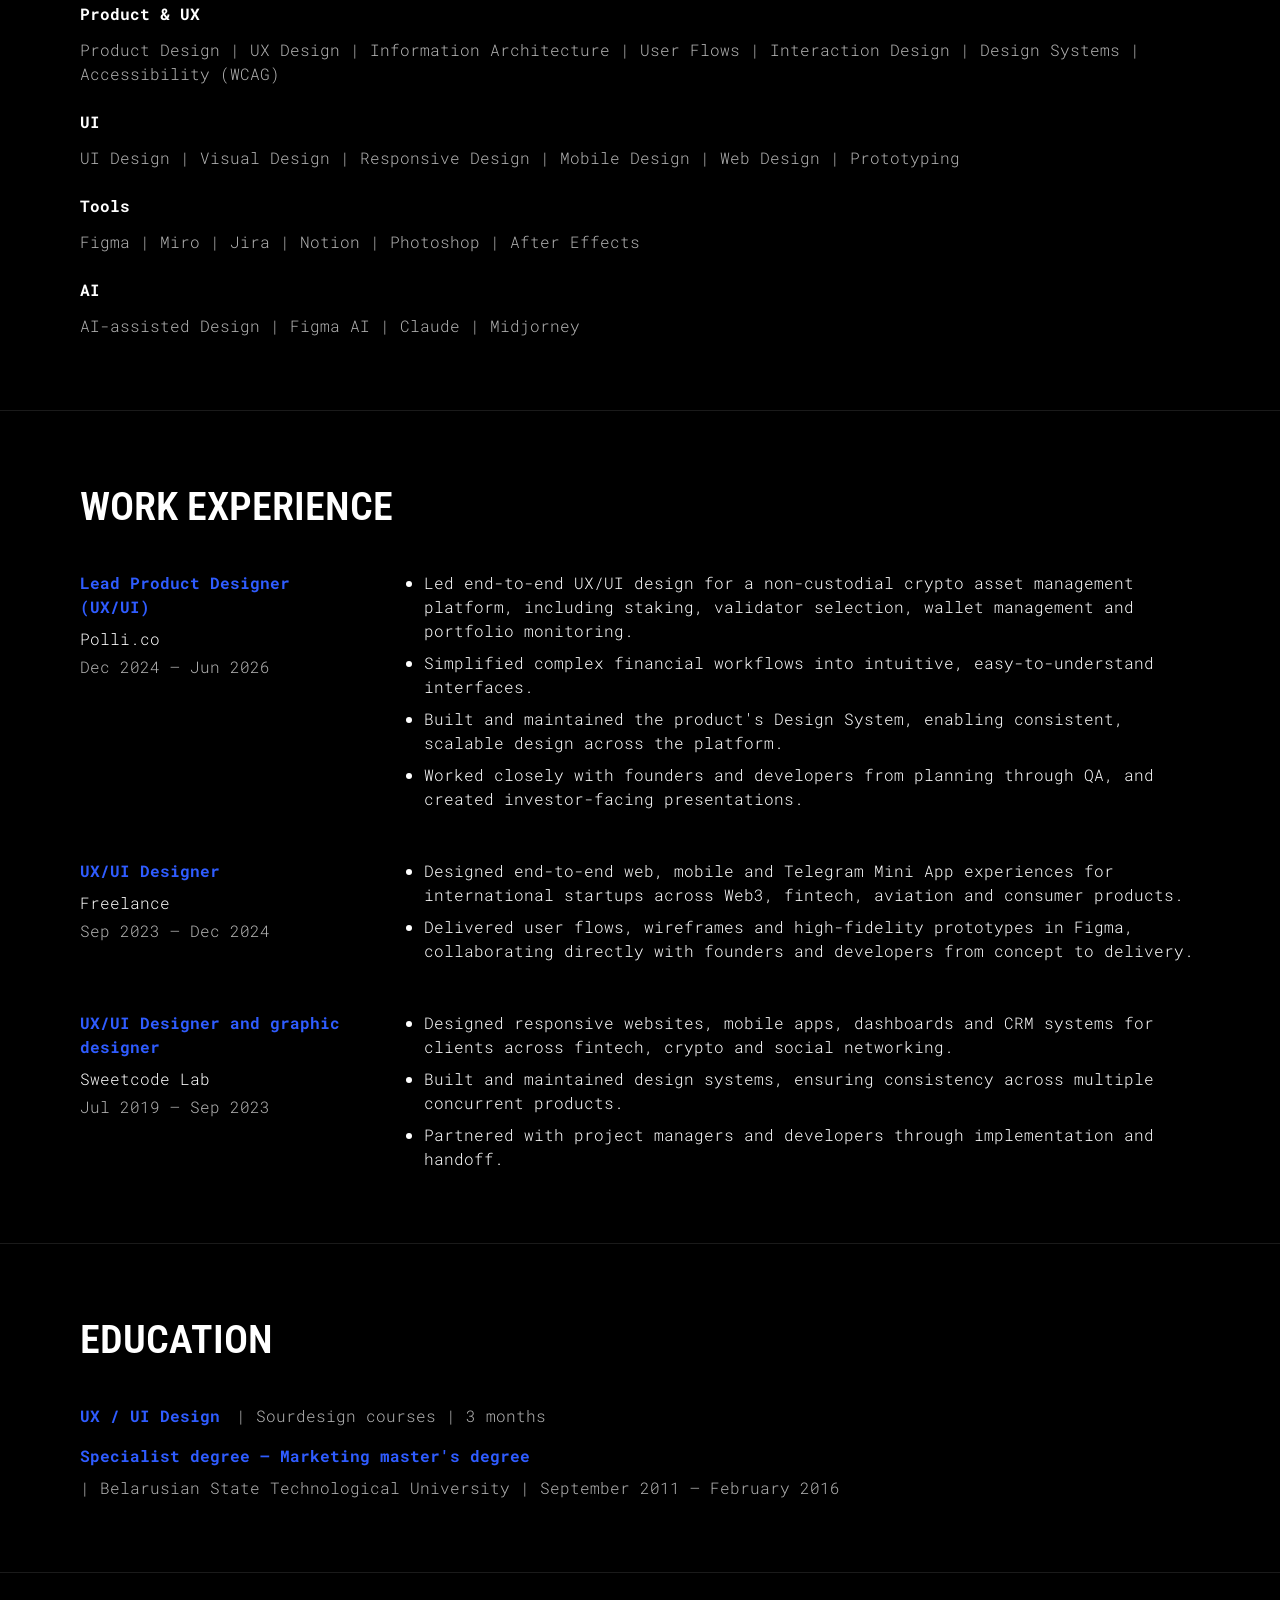
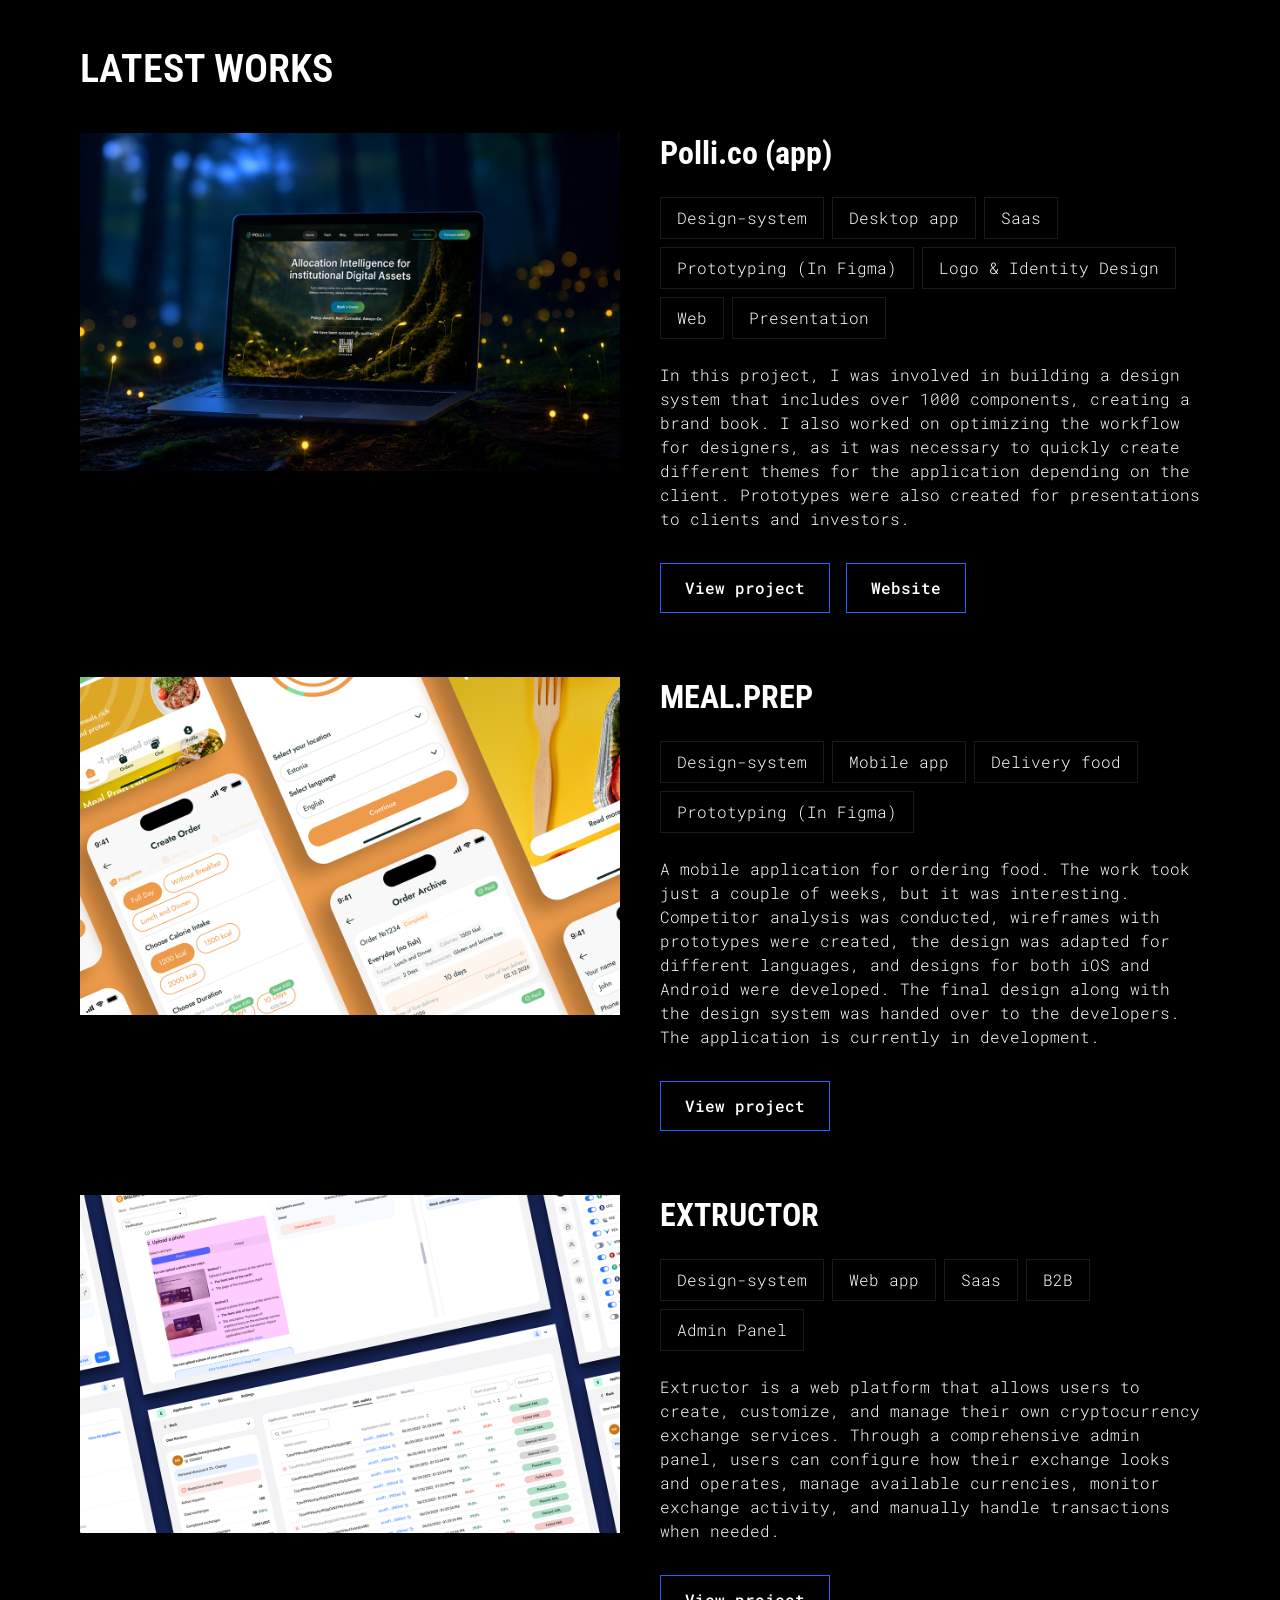
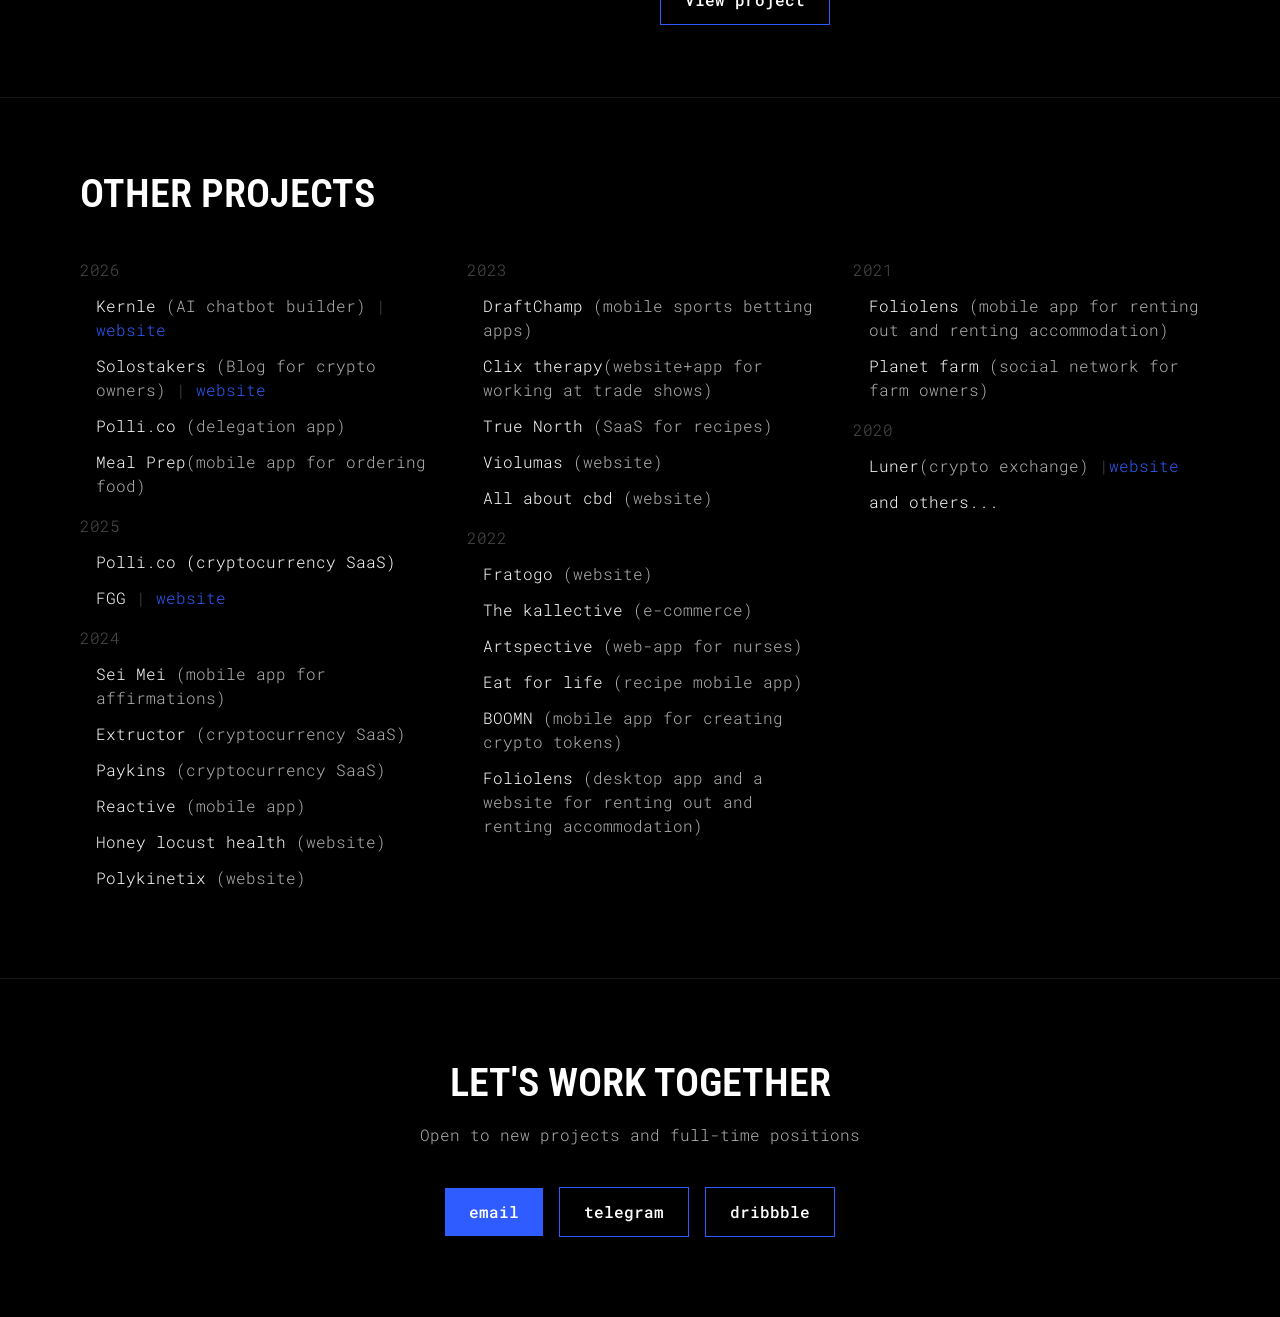
==== commit e30d6cd7: "Update index.html" ====
--- a/index.html
+++ b/index.html
@@ -81,7 +81,7 @@
   </div>
 </section>
 
-        <!-- HOW I WORK -->
+        <!-- HOW I WORK 
     <section class="section container section-border-top reveal">
       <h2 class="h2" style="margin-bottom: var(--sp-5);">How I work</h2>
       <div class="steps-grid">
@@ -106,7 +106,7 @@
           <p class="b5">After the developer finishes their work, I review what has been done to minimize discrepancies with the design and to identify any issues.</p>
         </div>
       </div>
-    </section>
+    </section>-->
 
     <!-- WORK EXPERIENCE -->
 <section class="section container section-border-top reveal">
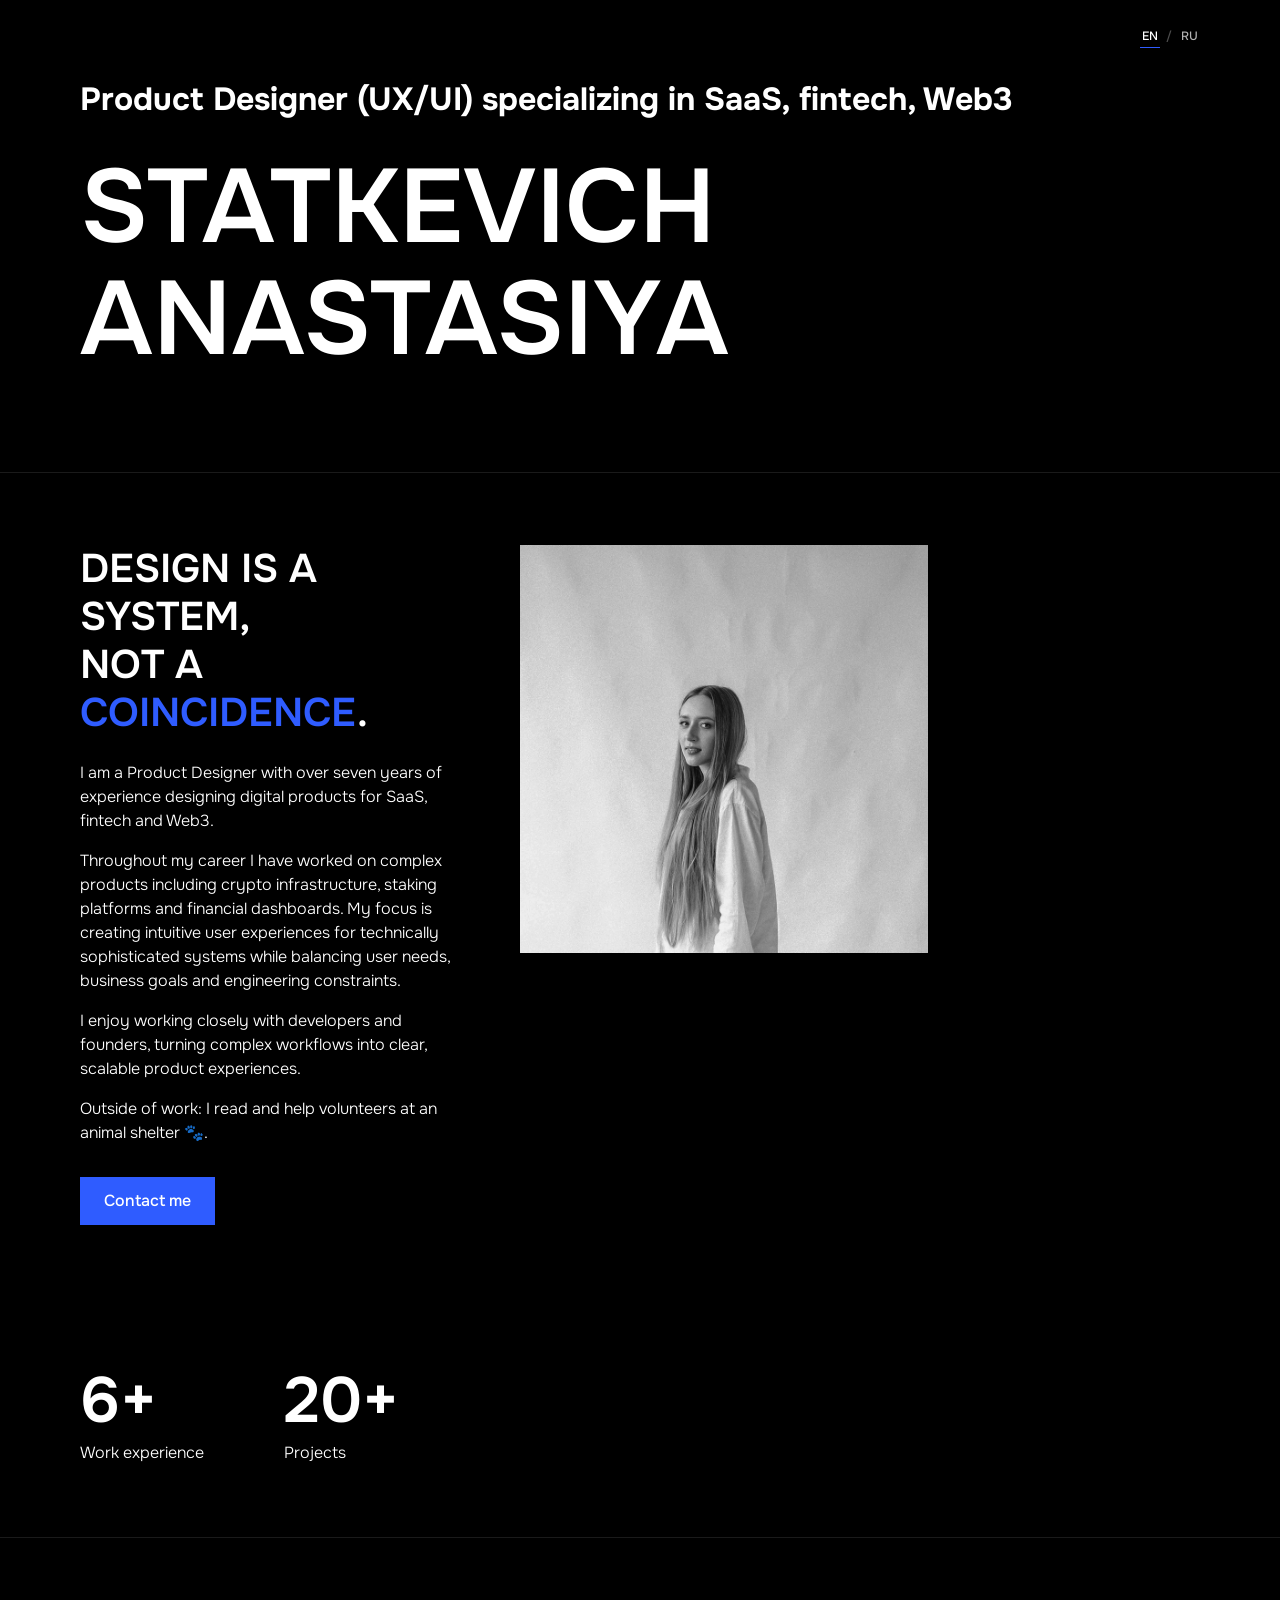
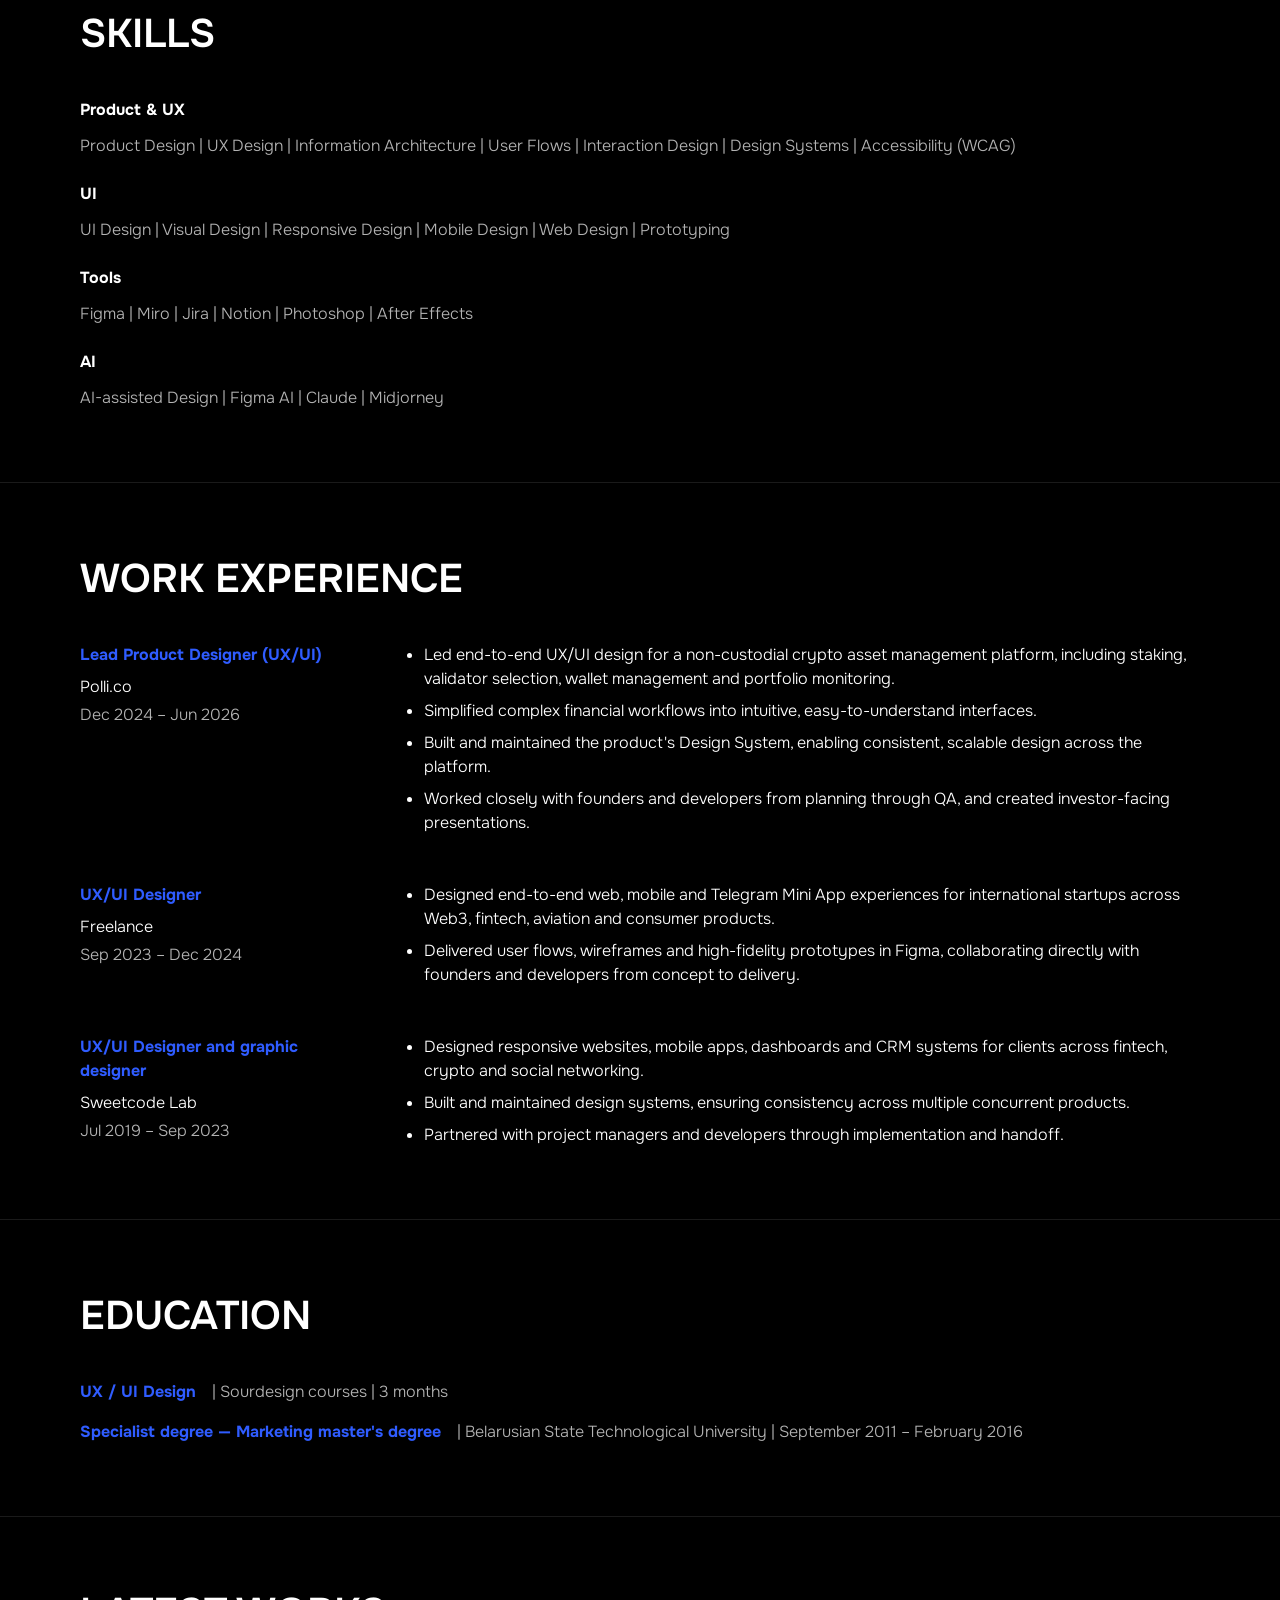
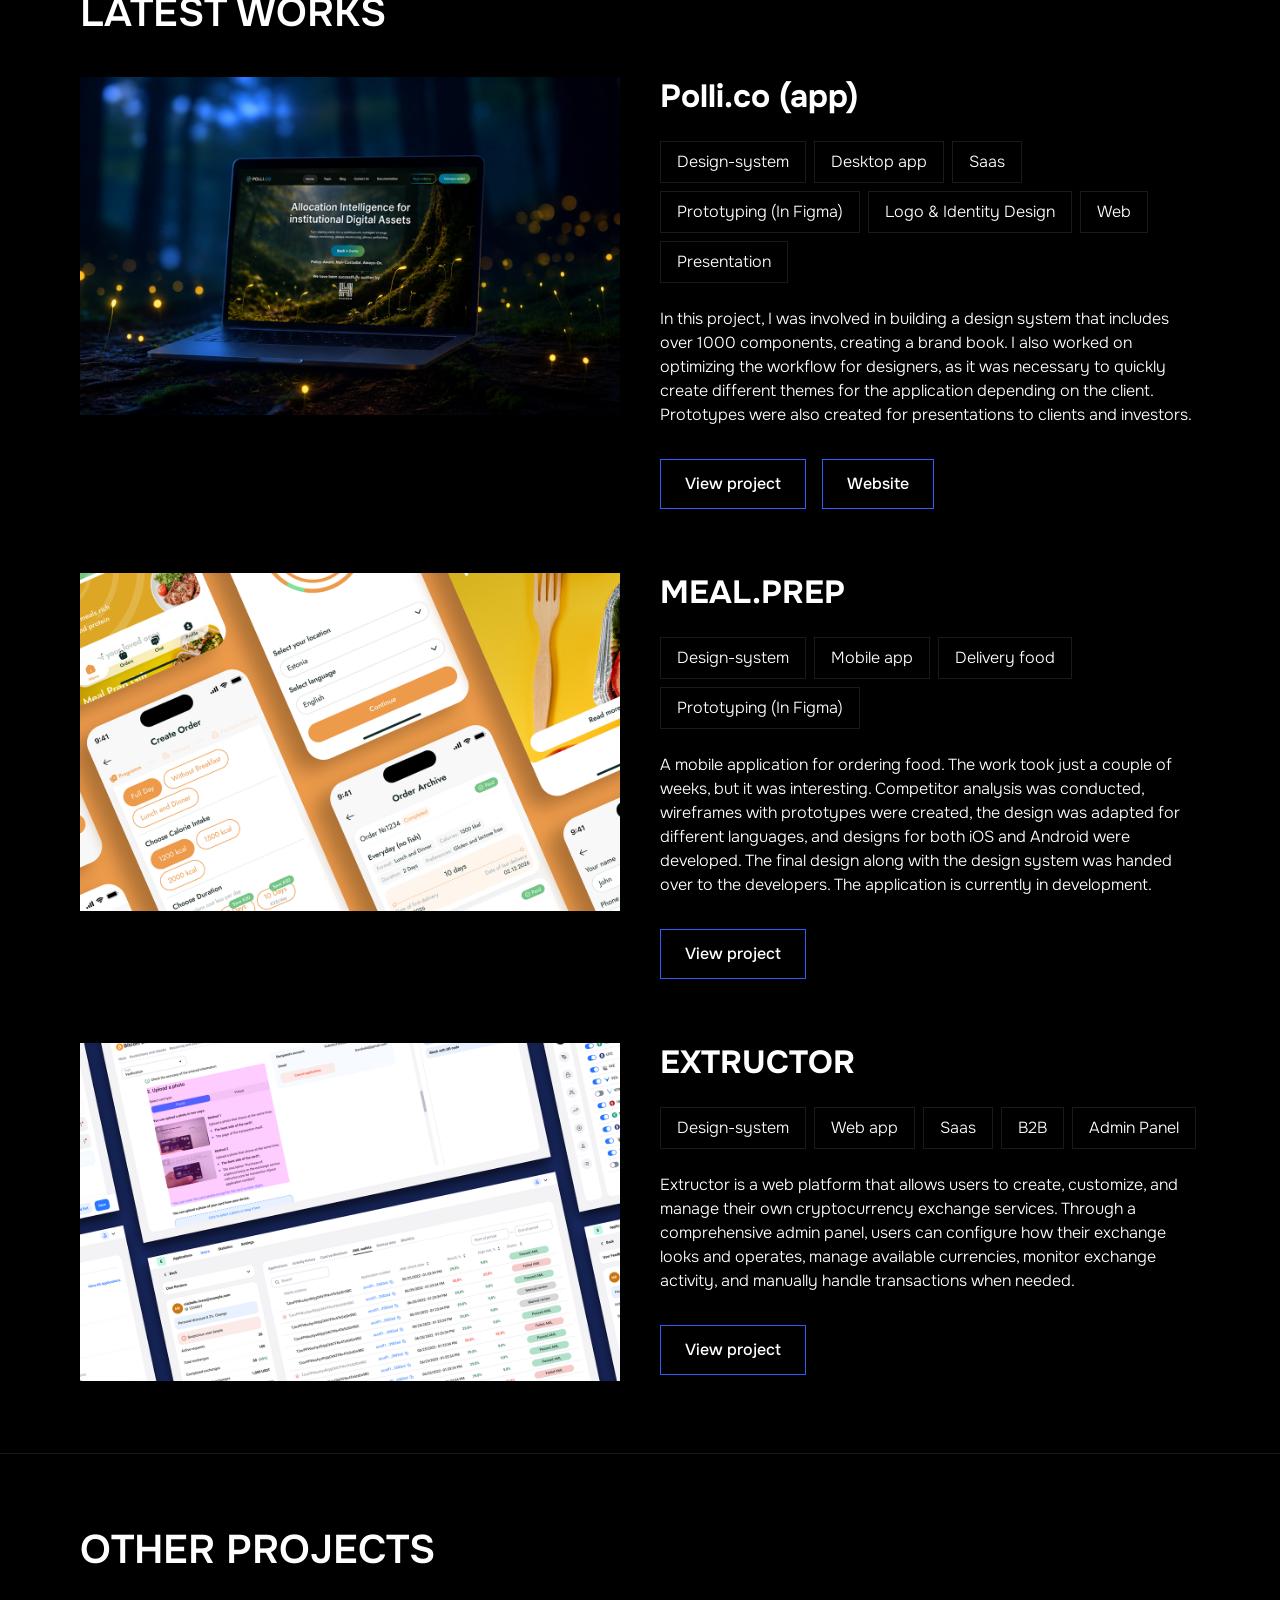
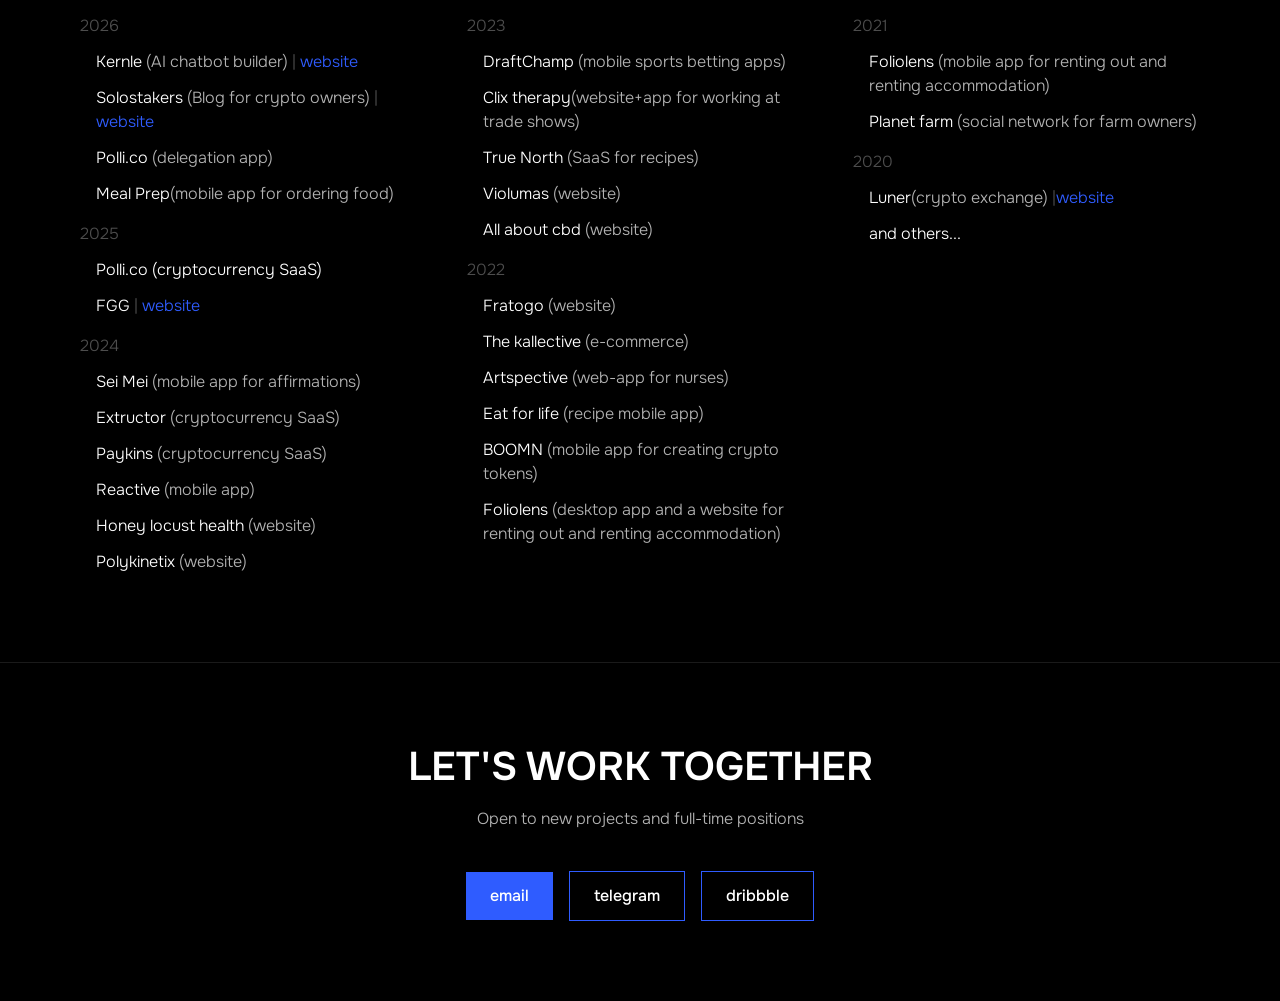
==== commit 5d1de458: "Update index.html" ====
--- a/index.html
+++ b/index.html
@@ -4,6 +4,9 @@
   <meta charset="UTF-8" />
   <meta name="viewport" content="width=device-width, initial-scale=1.0" />
   <title>Statkevich Anastasiya — UX/UI Designer</title>
+  <link rel="preconnect" href="https://fonts.googleapis.com">
+  <link rel="preconnect" href="https://fonts.gstatic.com" crossorigin>
+  <link href="https://fonts.googleapis.com/css2?family=Onest:wght@400;500;600;700&display=swap" rel="stylesheet">
   <link rel="stylesheet" href="css/style.css" />
   <link rel="stylesheet" href="css/main.css" />
   <!-- Язык: прячем страницу на долю секунды, пока подставляется русский текст -->
@@ -22,7 +25,7 @@
   <main>
     <!-- HERO -->
     <section class="hero container" style="padding-top: 80px;" >
-      <h2 class="h3" style="margin-bottom: var(--sp-4);">Product Designer / UX/UI Designer specializing in SaaS, fintech, Web3 and design systems</h2>
+      <h2 class="h3" style="margin-bottom: var(--sp-4);">Product Designer (UX/UI) specializing in SaaS, fintech, Web3</h2>
       <h1 class="h1" style="margin-bottom: var(--sp-3);">Statkevich Anastasiya</h1>
     </section>
 
--- a/css/style.css
+++ b/css/style.css
@@ -3,7 +3,7 @@
    style.css — переменные, сброс, базовая типографика, общие компоненты
    ========================================================================== */
 
-@import url('https://fonts.googleapis.com/css2?family=Roboto+Condensed:wght@400;600;700&family=Roboto+Mono:wght@300;400;500&display=swap');
+@import url('https://fonts.googleapis.com/css2?family=Onest:wght@300;400;500;600;700&display=swap');
 
 /* ---------- Variables ---------- */
 :root {
@@ -17,8 +17,8 @@
   --color-border: rgba(255, 255, 255, 0.1);
 
   /* Fonts */
-  --font-display: 'Roboto Condensed', sans-serif;
-  --font-body: 'Roboto Mono', monospace;
+  --font-display: 'Onest', -apple-system, BlinkMacSystemFont, 'Segoe UI', Roboto, sans-serif;
+  --font-body: 'Onest', -apple-system, BlinkMacSystemFont, 'Segoe UI', Roboto, sans-serif;
 
   /* Spacing scale (8px grid, as in Figma redlines) */
   --sp-1: 8px;
